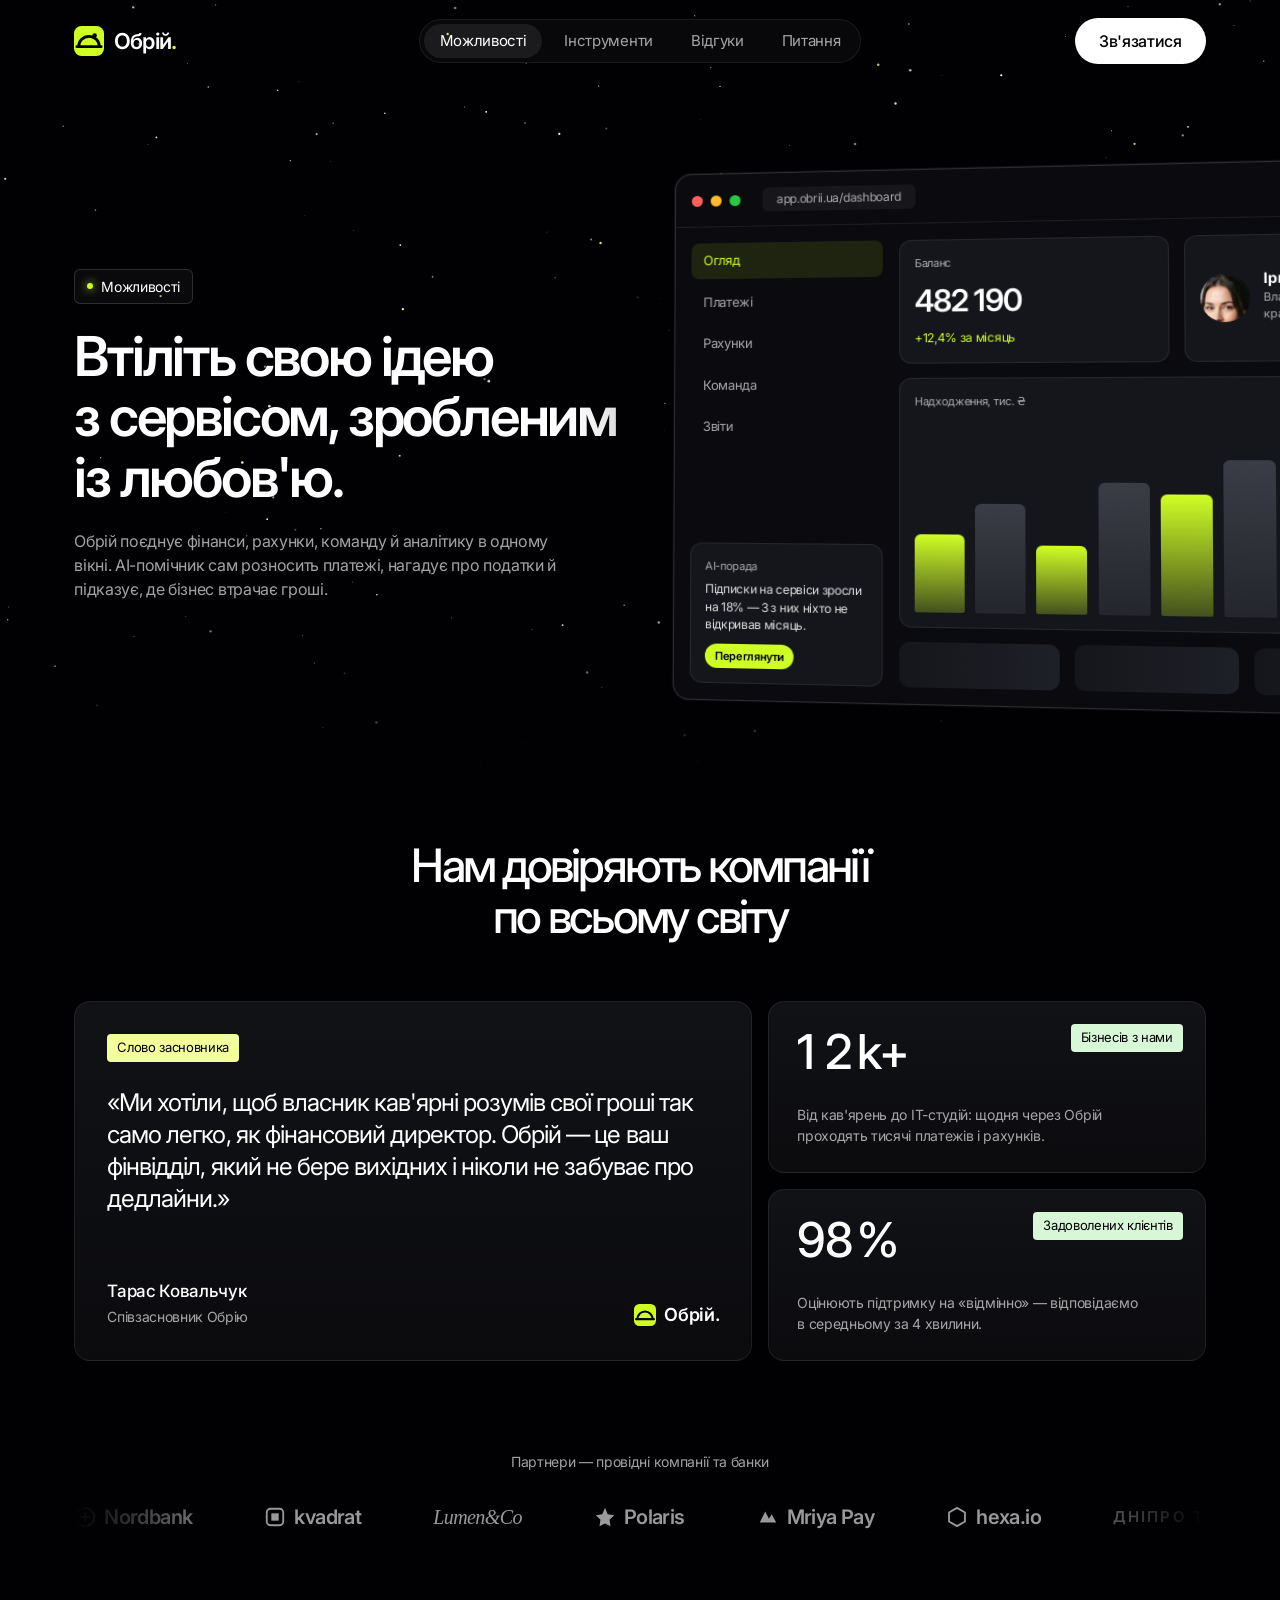
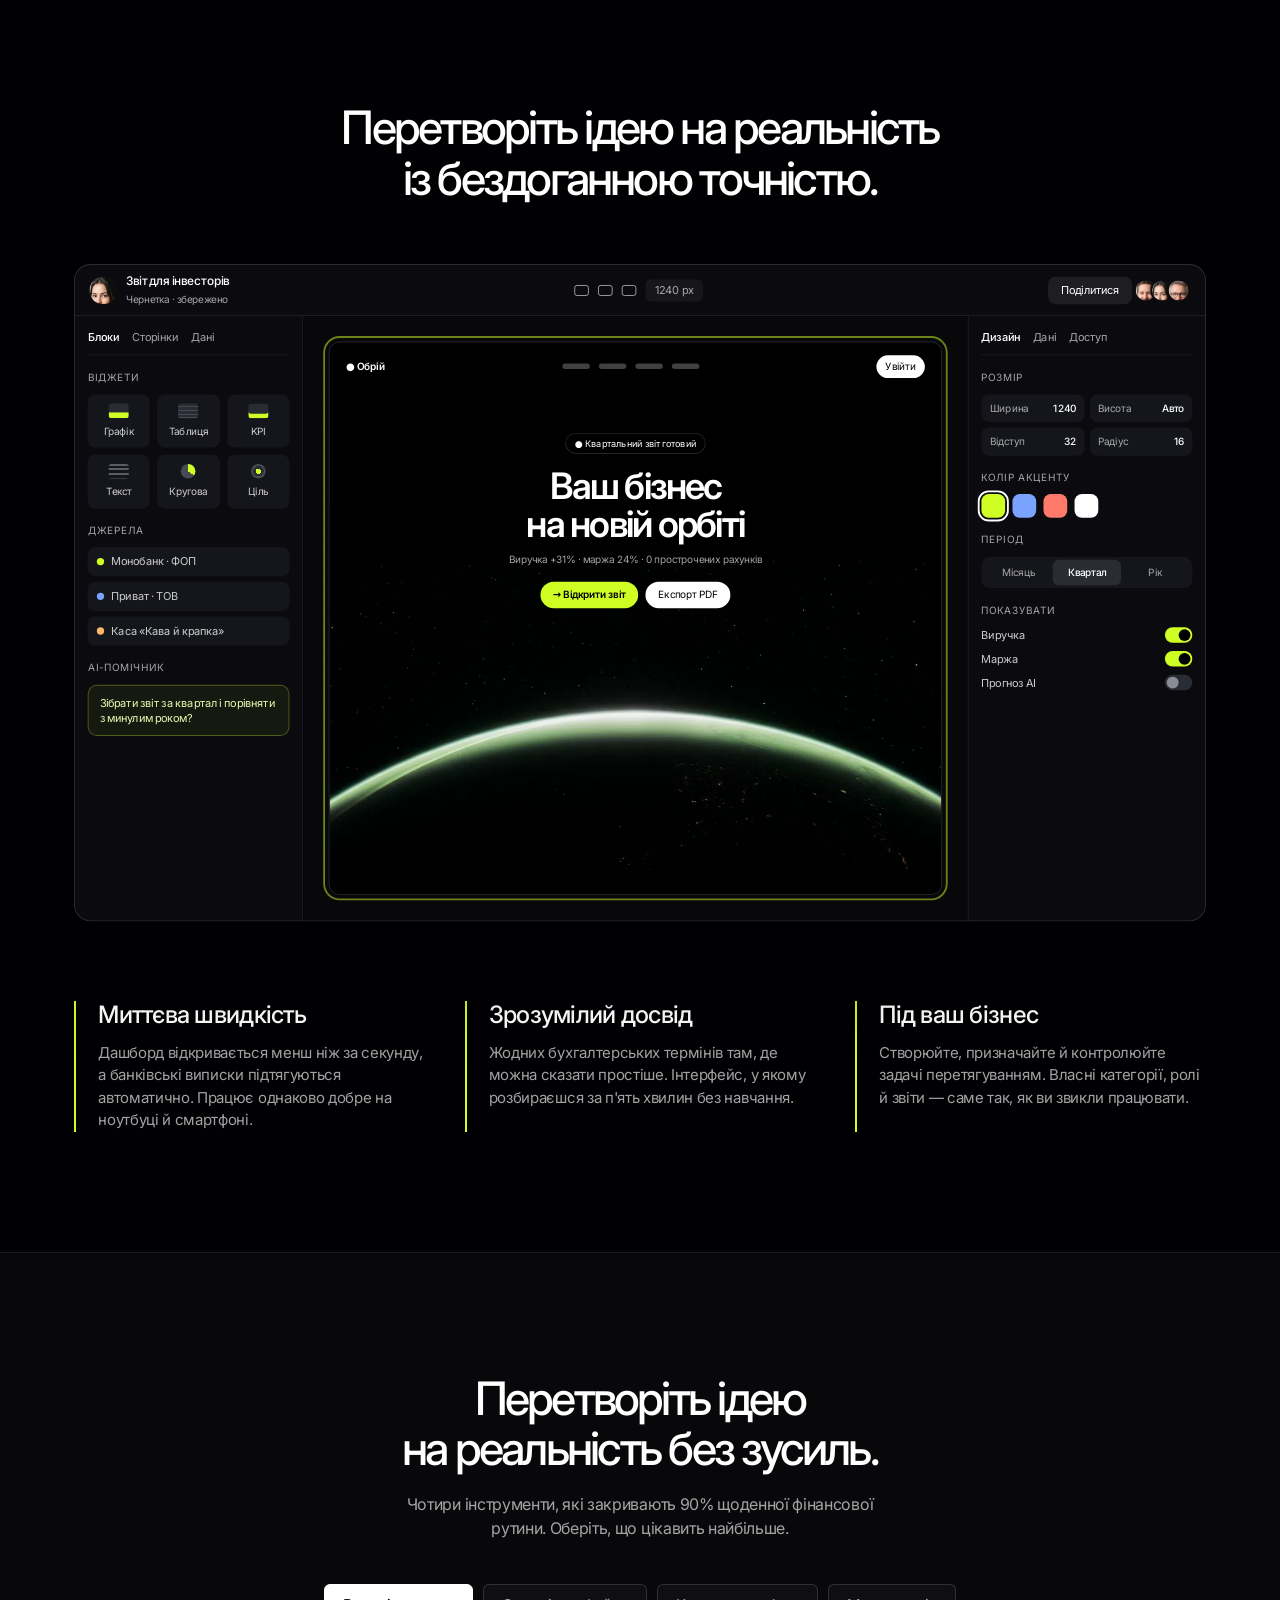
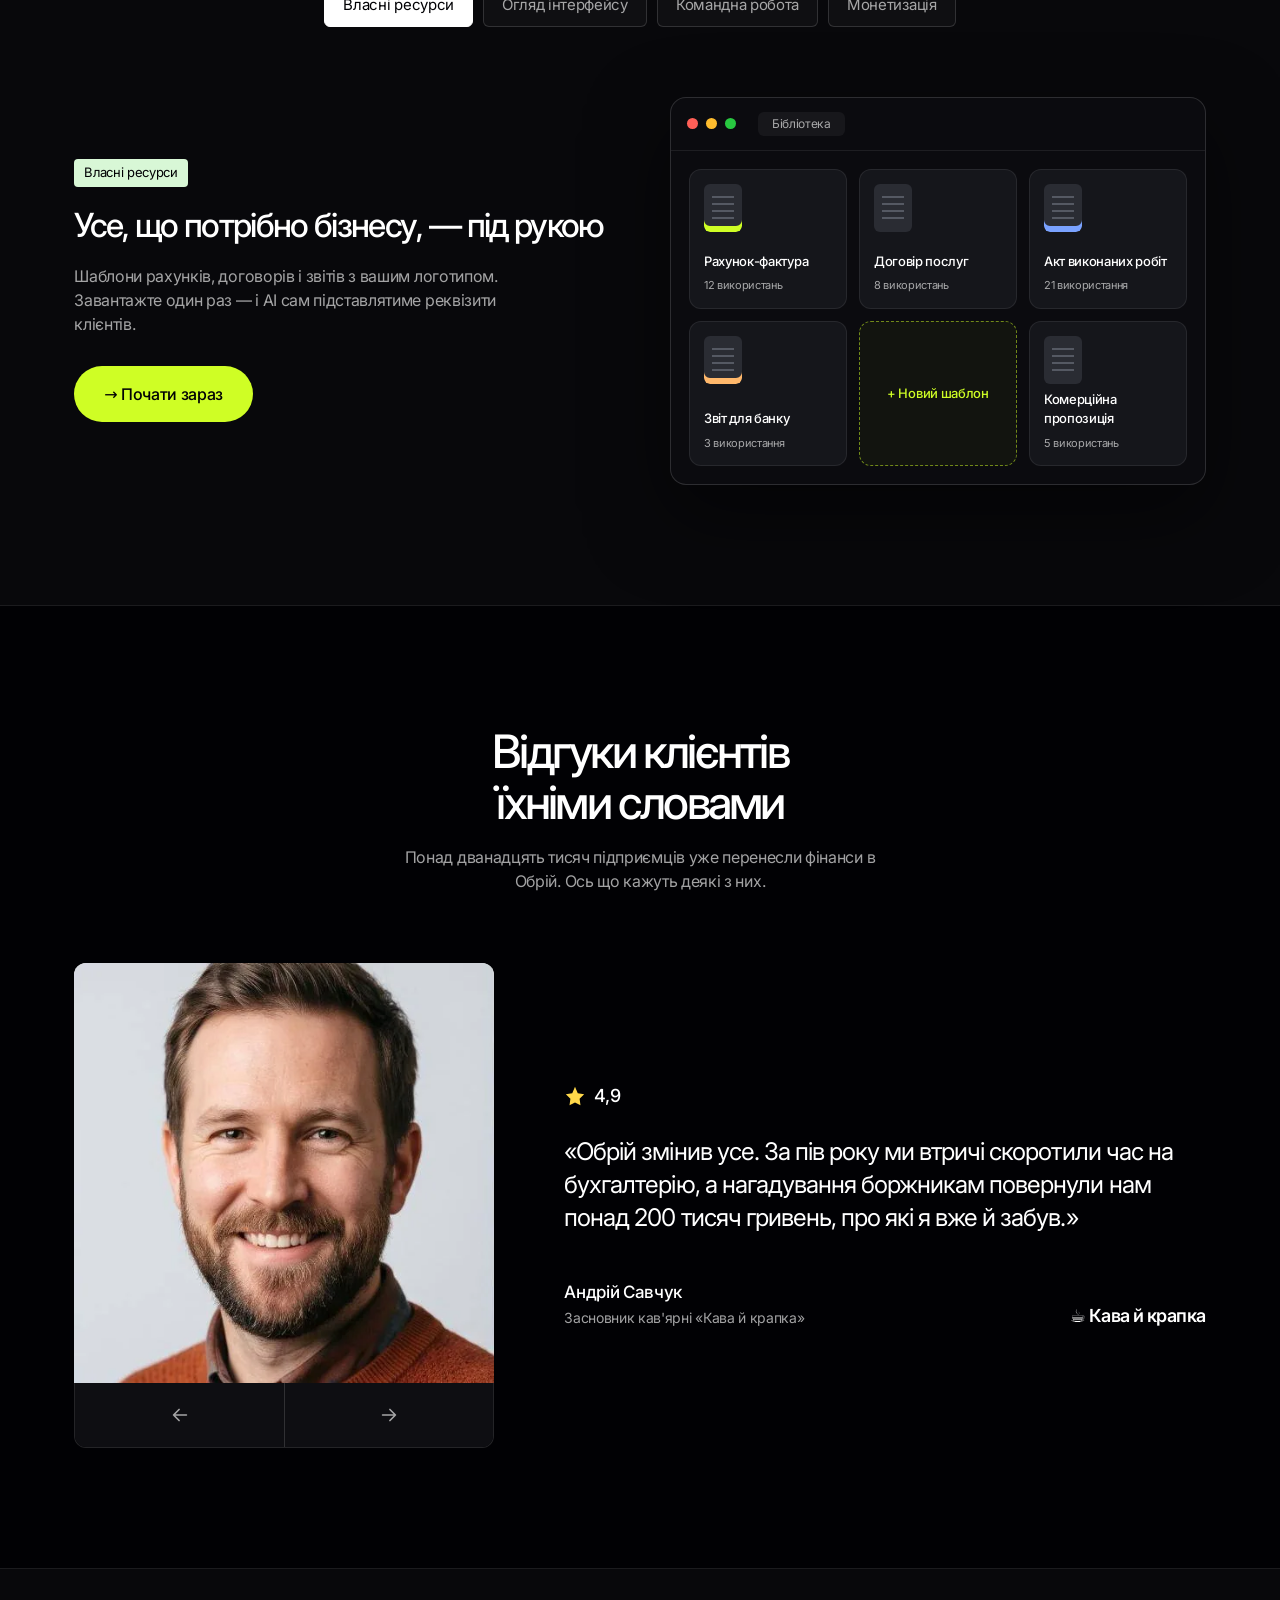
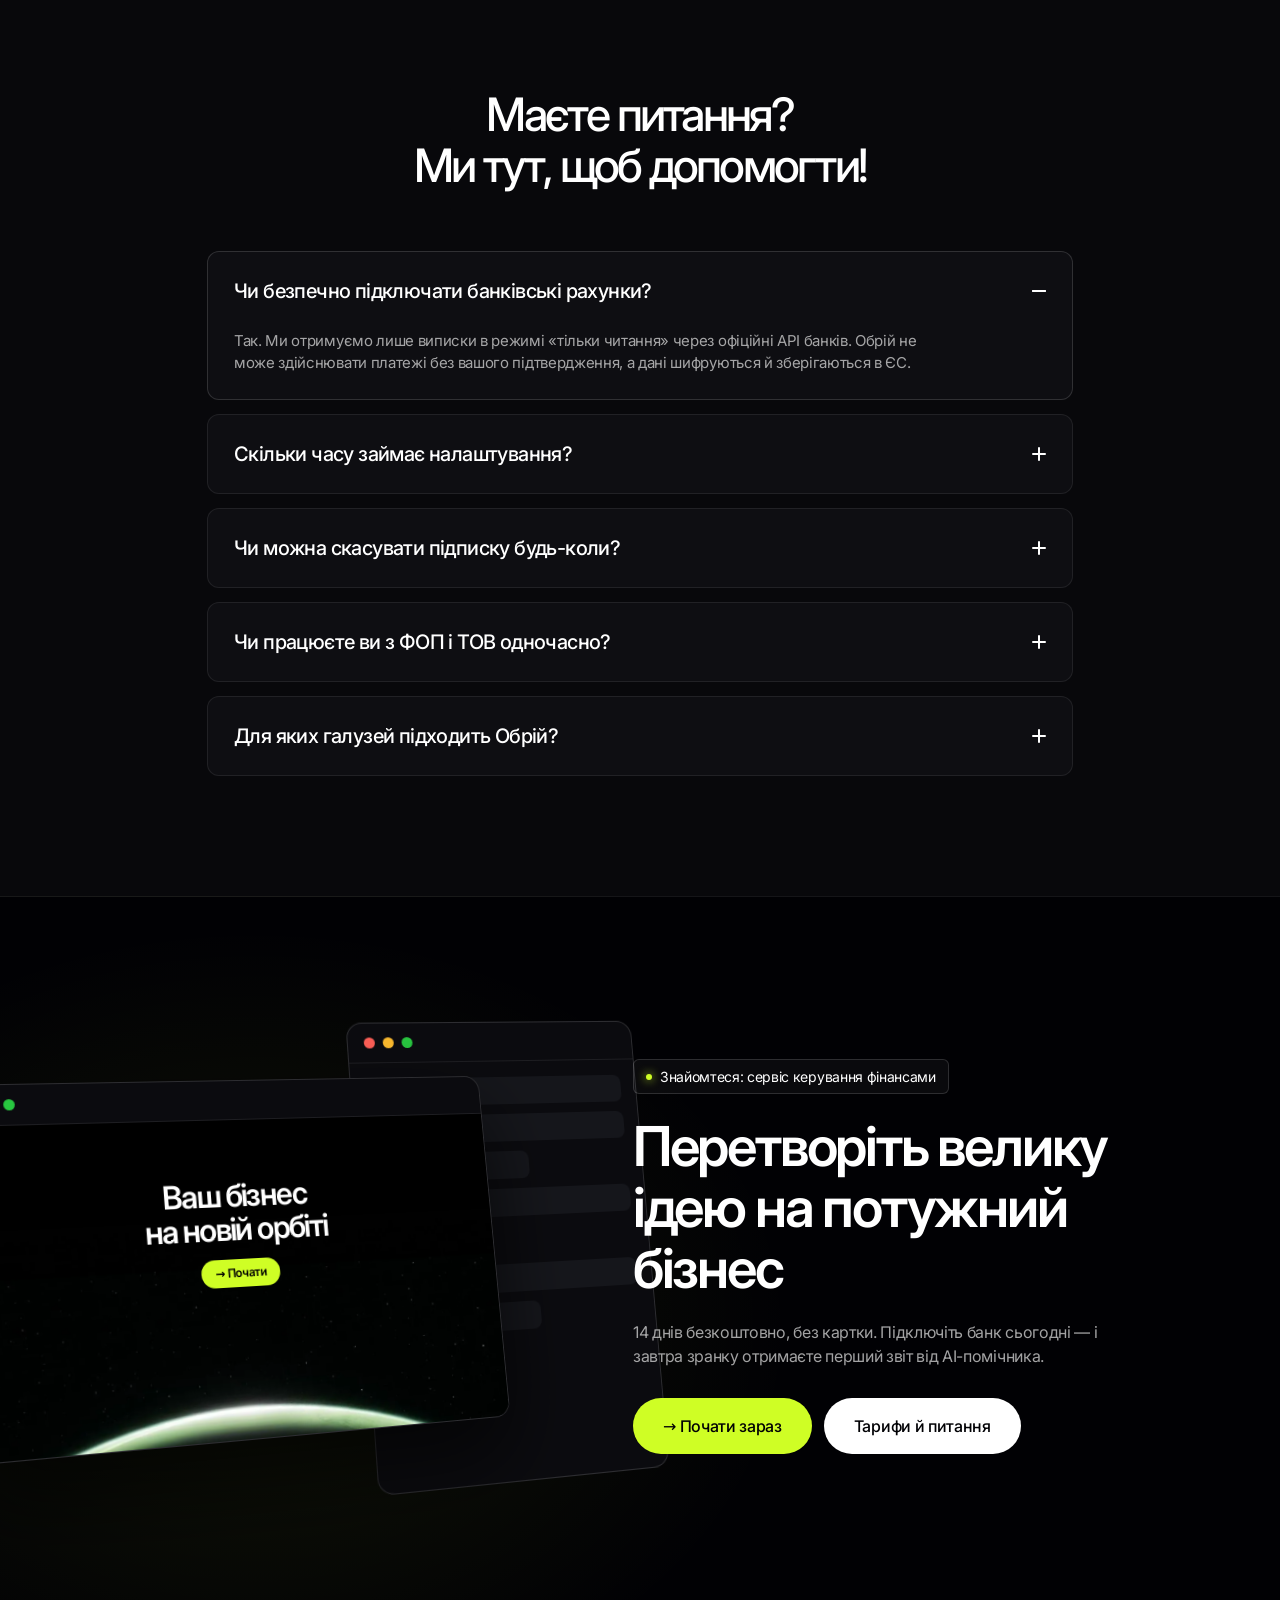
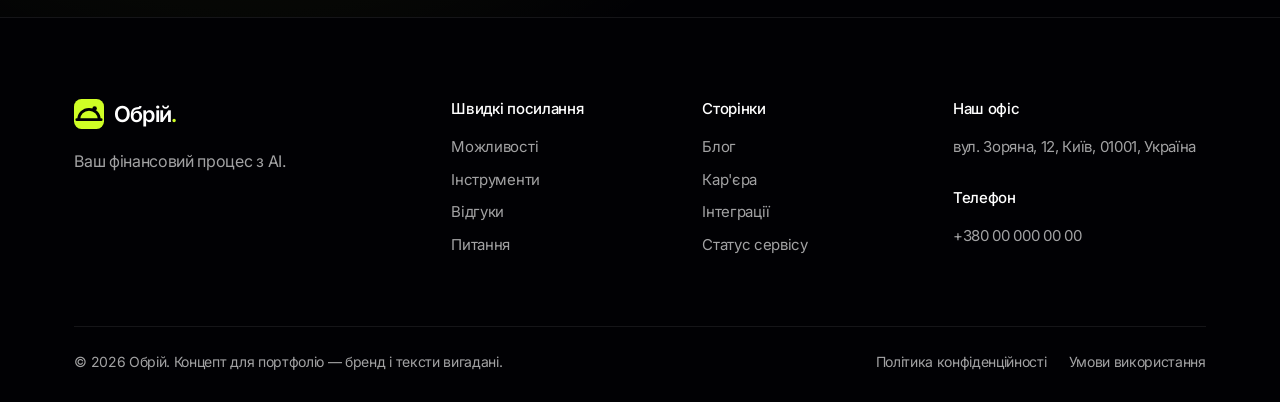
==== index.html @ 94ee9f7b "Add Obrii SaaS features page" ====
<!doctype html>
<html lang="uk">
<head>
<meta charset="utf-8">
<meta name="viewport" content="width=device-width, initial-scale=1">
<title>Можливості — Обрій, фінанси та процеси бізнесу з AI</title>
<meta name="description" content="Обрій — сервіс для фінансів і процесів малого бізнесу з AI-помічником. Дашборди, команда, рахунки й звіти в одному місці.">
<meta name="theme-color" content="#010104">
<link rel="icon" href="assets/img/favicon.svg" type="image/svg+xml">
<link rel="preload" href="assets/fonts/inter-cyrillic-opsz-normal.woff2" as="font" type="font/woff2" crossorigin>
<link rel="stylesheet" href="css/style.css">
</head>
<body>
<a class="skip" href="#main">Перейти до вмісту</a>

<header class="nav" data-nav>
  <a class="logo" href="#top" aria-label="Обрій — на початок">
    <svg class="logo__mark" viewBox="0 0 32 32" aria-hidden="true"><rect width="32" height="32" rx="8" fill="#CFFE25"/><path d="M5 22a11 11 0 0 1 22 0" fill="none" stroke="#010104" stroke-width="3" stroke-linecap="round"/><path d="M3 22h26" stroke="#010104" stroke-width="3" stroke-linecap="round"/><circle cx="22" cy="10" r="2.4" fill="#010104"/></svg>
    <span>Обрій<i>.</i></span>
  </a>
  <nav class="nav__links" aria-label="Основна навігація">
    <a href="#features" aria-current="page">Можливості</a>
    <a href="#tabs">Інструменти</a>
    <a href="#reviews">Відгуки</a>
    <a href="#faq">Питання</a>
  </nav>
  <button class="btn btn--white nav__cta" type="button" data-contact><span class="roll" data-roll>Зв'язатися</span></button>
  <button class="nav__burger" type="button" aria-expanded="false" aria-controls="mnav" data-burger aria-label="Відкрити меню"><span></span><span></span></button>
</header>
<div class="mnav" id="mnav" hidden>
  <a href="#features">Можливості</a><a href="#tabs">Інструменти</a><a href="#reviews">Відгуки</a><a href="#faq">Питання</a>
  <button class="btn btn--lime" type="button" data-contact>Зв'язатися</button>
</div>

<main id="main">
<!-- ===== hero ===== -->
<section class="hero" id="top">
  <canvas class="stars" data-stars aria-hidden="true"></canvas>
  <div class="hero__text">
    <p class="pill reveal"><i></i>Можливості</p>
    <h1 class="h1 reveal">Втіліть свою ідею з&nbsp;сервісом, зробленим із&nbsp;любов'ю.</h1>
    <p class="lead reveal">Обрій поєднує фінанси, рахунки, команду й аналітику в одному вікні. AI-помічник сам розносить платежі, нагадує про податки й підказує, де бізнес втрачає гроші.</p>
  </div>
  <div class="hero__win reveal" aria-hidden="true">
    <div class="win">
      <div class="win__bar"><i></i><i></i><i></i><span>app.obrii.ua/dashboard</span></div>
      <div class="win__body win__body--hero">
        <aside class="ui-side">
          <span class="ui-chip ui-chip--on">Огляд</span><span class="ui-chip">Платежі</span><span class="ui-chip">Рахунки</span><span class="ui-chip">Команда</span><span class="ui-chip">Звіти</span>
          <div class="ui-card ui-card--tall"><small>AI-порада</small><p>Підписки на сервіси зросли на 18% — 3 з них ніхто не відкривав місяць.</p><span class="ui-mini-btn">Переглянути</span></div>
        </aside>
        <div class="ui-main">
          <div class="ui-row">
            <div class="ui-card ui-balance"><small>Баланс</small><b data-count-to="482190">482 190</b><span class="up">+12,4% за місяць</span></div>
            <div class="ui-card ui-avatar"><span class="ui-face"></span><div><b>Ірина К.</b><small>Власниця «Кава й крапка»</small></div></div>
          </div>
          <div class="ui-card ui-chart"><small>Надходження, тис. ₴</small><div class="bars"><i style="--h:42%"></i><i style="--h:58%"></i><i style="--h:36%"></i><i style="--h:70%"></i><i style="--h:64%"></i><i style="--h:82%"></i><i style="--h:76%"></i><i style="--h:94%"></i></div></div>
          <div class="ui-row ui-row--list"><span></span><span></span><span></span></div>
        </div>
      </div>
    </div>
  </div>
</section>

<!-- ===== trust ===== -->
<section class="trust" id="features">
  <h2 class="h2 center reveal">Нам довіряють компанії<br>по всьому світу</h2>
  <div class="trust__grid">
    <article class="card quote reveal">
      <span class="tag tag--yellow">Слово засновника</span>
      <blockquote>«Ми хотіли, щоб власник кав'ярні розумів свої гроші так само легко, як фінансовий директор. Обрій — це ваш фінвідділ, який не бере вихідних і ніколи не забуває про дедлайни.»</blockquote>
      <div class="quote__foot"><div><b>Тарас Ковальчук</b><small>Співзасновник Обрію</small></div><span class="quote__logo"><svg viewBox="0 0 32 32" aria-hidden="true"><rect width="32" height="32" rx="8" fill="#CFFE25"/><path d="M5 22a11 11 0 0 1 22 0M3 22h26" fill="none" stroke="#010104" stroke-width="3" stroke-linecap="round"/></svg>Обрій.</span></div>
    </article>
    <article class="card stat reveal">
      <span class="tag tag--green">Бізнесів з нами</span>
      <p class="stat__num"><span class="odo" data-odo="12">12</span><em>k+</em></p>
      <p>Від кав'ярень до IT-студій: щодня через Обрій проходять тисячі платежів і рахунків.</p>
    </article>
    <article class="card stat reveal">
      <span class="tag tag--green">Задоволених клієнтів</span>
      <p class="stat__num"><span class="odo" data-odo="98">98</span><em>%</em></p>
      <p>Оцінюють підтримку на «відмінно» — відповідаємо в середньому за 4 хвилини.</p>
    </article>
  </div>
  <p class="logos__title">Партнери — провідні компанії та банки</p>
  <div class="logos" aria-label="Логотипи партнерів">
    <div class="logos__track" data-logos>
      <span class="lg"><svg viewBox="0 0 24 24"><circle cx="12" cy="12" r="10" fill="none" stroke="currentColor" stroke-width="2"/><path d="M7 12h10M12 7v10" stroke="currentColor" stroke-width="2"/></svg>Nordbank</span>
      <span class="lg"><svg viewBox="0 0 24 24"><rect x="3" y="3" width="18" height="18" rx="4" fill="none" stroke="currentColor" stroke-width="2"/><rect x="8" y="8" width="8" height="8" fill="currentColor"/></svg>kvadrat</span>
      <span class="lg lg--serif">Lumen&amp;Co</span>
      <span class="lg"><svg viewBox="0 0 24 24"><path d="M12 2 15 9l7 1-5 5 1 7-6-3-6 3 1-7-5-5 7-1Z" fill="currentColor"/></svg>Polaris</span>
      <span class="lg"><svg viewBox="0 0 24 24"><path d="M3 18 9 6l4 8 3-5 5 9Z" fill="currentColor"/></svg>Mriya Pay</span>
      <span class="lg"><svg viewBox="0 0 24 24"><path d="m12 2 8.7 5v10L12 22l-8.7-5V7Z" fill="none" stroke="currentColor" stroke-width="2"/></svg>hexa.io</span>
      <span class="lg lg--wide">ДНІПРО&nbsp;ТЕХ</span>
    </div>
  </div>
</section>

<!-- ===== editor ===== -->
<section class="editor">
  <h2 class="h2 center reveal">Перетворіть ідею на реальність<br>із бездоганною точністю.</h2>
  <div class="scaler reveal" data-scaler data-w="1240" data-h="720">
    <div class="ed" aria-hidden="true">
      <div class="ed__top"><div class="ed__user"><span class="ui-face ui-face--sm"></span><div><b>Звіт для інвесторів</b><small>Чернетка · збережено</small></div></div><div class="ed__tools"><i></i><i></i><i></i><span>1240 px</span></div><div class="ed__share"><span>Поділитися</span><span class="ed__avs"><i></i><i></i><i></i></span></div></div>
      <aside class="ed__left">
        <div class="ed__tabs"><b>Блоки</b><span>Сторінки</span><span>Дані</span></div>
        <p class="ed__label">Віджети</p>
        <div class="ed__grid"><span><i class="ic ic--chart"></i>Графік</span><span><i class="ic ic--table"></i>Таблиця</span><span><i class="ic ic--kpi"></i>KPI</span><span><i class="ic ic--text"></i>Текст</span><span><i class="ic ic--pie"></i>Кругова</span><span><i class="ic ic--goal"></i>Ціль</span></div>
        <p class="ed__label">Джерела</p>
        <div class="ed__src"><span><i style="--c:#CFFE25"></i>Монобанк · ФОП</span><span><i style="--c:#7aa2ff"></i>Приват · ТОВ</span><span><i style="--c:#ffb86b"></i>Каса «Кава й крапка»</span></div>
        <p class="ed__label">AI-помічник</p>
        <div class="ed__ai">Зібрати звіт за квартал і порівняти з минулим роком?</div>
      </aside>
      <div class="ed__canvas">
        <div class="ed__frame">
          <div class="site">
            <div class="site__nav"><span class="site__logo">● Обрій</span><span class="site__links"><i></i><i></i><i></i><i></i></span><span class="site__btn">Увійти</span></div>
            <img class="site__planet" src="assets/photo/planet.webp" alt="">
            <p class="site__pill">● Квартальний звіт готовий</p>
            <p class="site__h">Ваш бізнес<br>на новій орбіті</p>
            <p class="site__p">Виручка +31% · маржа 24% · 0 прострочених рахунків</p>
            <div class="site__btns"><span class="site__b1">→ Відкрити звіт</span><span class="site__b2">Експорт PDF</span></div>
          </div>
        </div>
      </div>
      <aside class="ed__right">
        <div class="ed__tabs"><b>Дизайн</b><span>Дані</span><span>Доступ</span></div>
        <p class="ed__label">Розмір</p>
        <div class="ed__props"><span>Ширина <b>1240</b></span><span>Висота <b>Авто</b></span><span>Відступ <b>32</b></span><span>Радіус <b>16</b></span></div>
        <p class="ed__label">Колір акценту</p>
        <div class="ed__colors"><i style="--c:#CFFE25" class="on"></i><i style="--c:#7aa2ff"></i><i style="--c:#ff7a6b"></i><i style="--c:#ffffff"></i></div>
        <p class="ed__label">Період</p>
        <div class="ed__seg"><span>Місяць</span><b>Квартал</b><span>Рік</span></div>
        <p class="ed__label">Показувати</p>
        <div class="ed__toggles"><span>Виручка <i class="on"></i></span><span>Маржа <i class="on"></i></span><span>Прогноз AI <i></i></span></div>
      </aside>
    </div>
  </div>
  <div class="feats">
    <article class="feat reveal"><h3>Миттєва швидкість</h3><p>Дашборд відкривається менш ніж за секунду, а банківські виписки підтягуються автоматично. Працює однаково добре на ноутбуці й смартфоні.</p></article>
    <article class="feat reveal"><h3>Зрозумілий досвід</h3><p>Жодних бухгалтерських термінів там, де можна сказати простіше. Інтерфейс, у якому розбираєшся за п'ять хвилин без навчання.</p></article>
    <article class="feat reveal"><h3>Під ваш бізнес</h3><p>Створюйте, призначайте й контролюйте задачі перетягуванням. Власні категорії, ролі й звіти — саме так, як ви звикли працювати.</p></article>
  </div>
</section>

<!-- ===== tabs ===== -->
<section class="tabs-sec" id="tabs">
  <h2 class="h2 center reveal">Перетворіть ідею<br>на реальність без зусиль.</h2>
  <p class="lead center reveal">Чотири інструменти, які закривають 90% щоденної фінансової рутини. Оберіть, що цікавить найбільше.</p>
  <div class="tabs reveal" role="tablist" aria-label="Інструменти Обрію" data-tabs>
    <button role="tab" id="t-assets" aria-controls="p-assets" aria-selected="true" tabindex="0">Власні ресурси</button>
    <button role="tab" id="t-ui" aria-controls="p-ui" aria-selected="false" tabindex="-1">Огляд інтерфейсу</button>
    <button role="tab" id="t-team" aria-controls="p-team" aria-selected="false" tabindex="-1">Командна робота</button>
    <button role="tab" id="t-money" aria-controls="p-money" aria-selected="false" tabindex="-1">Монетизація</button>
  </div>
  <div class="panels">
    <div class="panel" role="tabpanel" id="p-assets" aria-labelledby="t-assets">
      <div class="panel__text"><span class="tag tag--green">Власні ресурси</span><h3 class="h3">Усе, що потрібно бізнесу, — під рукою</h3><p>Шаблони рахунків, договорів і звітів з вашим логотипом. Завантажте один раз — і AI сам підставлятиме реквізити клієнтів.</p><button class="btn btn--lime" type="button" data-contact>→ Почати зараз</button></div>
      <div class="panel__ui" aria-hidden="true"><div class="win win--sm"><div class="win__bar"><i></i><i></i><i></i><span>Бібліотека</span></div><div class="lib">
        <div class="lib__item"><i class="doc doc--lime"></i><b>Рахунок-фактура</b><small>12 використань</small></div>
        <div class="lib__item"><i class="doc"></i><b>Договір послуг</b><small>8 використань</small></div>
        <div class="lib__item"><i class="doc doc--blue"></i><b>Акт виконаних робіт</b><small>21 використання</small></div>
        <div class="lib__item"><i class="doc doc--orange"></i><b>Звіт для банку</b><small>3 використання</small></div>
        <div class="lib__item lib__item--add"><b>+ Новий шаблон</b></div>
        <div class="lib__item"><i class="doc"></i><b>Комерційна пропозиція</b><small>5 використань</small></div>
      </div></div></div>
    </div>
    <div class="panel" role="tabpanel" id="p-ui" aria-labelledby="t-ui" hidden>
      <div class="panel__text"><span class="tag tag--green">Огляд інтерфейсу</span><h3 class="h3">Один екран замість п'яти таблиць</h3><p>Баланс, борги клієнтів, податки й прогноз на місяць — на одній панелі. Інтуїтивний інтерфейс, у якому розбираєшся без інструкцій.</p><button class="btn btn--lime" type="button" data-contact>→ Почати зараз</button></div>
      <div class="panel__ui" aria-hidden="true"><div class="win win--sm"><div class="win__bar"><i></i><i></i><i></i><span>Огляд</span></div><div class="ov">
        <div class="ov__kpi"><small>Виручка</small><b>1,24 млн ₴</b><span class="up">+18%</span></div>
        <div class="ov__kpi"><small>Витрати</small><b>812 тис. ₴</b><span class="down">−4%</span></div>
        <div class="ov__kpi"><small>Податки</small><b>до 20.11</b><span>3 дні</span></div>
        <div class="ov__line"><svg viewBox="0 0 300 90" preserveAspectRatio="none"><path d="M0 70 C40 60 60 72 90 50 S150 40 180 30 240 36 300 8" fill="none" stroke="#CFFE25" stroke-width="3"/><path d="M0 70 C40 60 60 72 90 50 S150 40 180 30 240 36 300 8 V90 H0Z" fill="url(#lg1)"/><defs><linearGradient id="lg1" x1="0" y1="0" x2="0" y2="1"><stop offset="0" stop-color="#CFFE25" stop-opacity=".35"/><stop offset="1" stop-color="#CFFE25" stop-opacity="0"/></linearGradient></defs></svg></div>
      </div></div></div>
    </div>
    <div class="panel" role="tabpanel" id="p-team" aria-labelledby="t-team" hidden>
      <div class="panel__text"><span class="tag tag--green">Командна робота</span><h3 class="h3">Бухгалтер, менеджер і ви — в одному просторі</h3><p>Коментарі до платежів, погодження витрат в один клік і ролі з різним доступом. Ніяких скріншотів у месенджерах.</p><button class="btn btn--lime" type="button" data-contact>→ Почати зараз</button></div>
      <div class="panel__ui" aria-hidden="true"><div class="win win--sm"><div class="win__bar"><i></i><i></i><i></i><span>Погодження</span></div><div class="team">
        <div class="msg"><span class="av" style="--c:#ffb86b">О</span><div><b>Оля · бухгалтерка</b><p>Рахунок від друкарні на 14 200 ₴ — погоджуємо?</p></div></div>
        <div class="msg msg--me"><div><b>Ви</b><p>Так, оплатити до п'ятниці 👍</p></div><span class="av" style="--c:#CFFE25">Я</span></div>
        <div class="msg"><span class="av" style="--c:#7aa2ff">AI</span><div><b>Помічник</b><p>Запланував платіж на 15.11 і додав у звіт «Маркетинг».</p></div></div>
        <div class="team__ok">✓ Погоджено · 2 з 2</div>
      </div></div></div>
    </div>
    <div class="panel" role="tabpanel" id="p-money" aria-labelledby="t-money" hidden>
      <div class="panel__text"><span class="tag tag--green">Монетизація</span><h3 class="h3">Отримуйте оплату швидше</h3><p>Посилання на оплату в рахунку, автоматичні нагадування боржникам і підписки для постійних клієнтів. Гроші приходять — Обрій сам усе розносить.</p><button class="btn btn--lime" type="button" data-contact>→ Почати зараз</button></div>
      <div class="panel__ui" aria-hidden="true"><div class="win win--sm"><div class="win__bar"><i></i><i></i><i></i><span>Надходження</span></div><div class="money">
        <div class="money__ring"><svg viewBox="0 0 120 120"><circle cx="60" cy="60" r="48" fill="none" stroke="#1d1f24" stroke-width="14"/><circle cx="60" cy="60" r="48" fill="none" stroke="#CFFE25" stroke-width="14" stroke-dasharray="301.6" stroke-dashoffset="54" stroke-linecap="round" transform="rotate(-90 60 60)"/></svg><b>82%</b><small>оплачено вчасно</small></div>
        <ul class="money__list"><li><span>Студія «Зерно»</span><b class="up">+8 400 ₴</b></li><li><span>ФОП Мельник</span><b class="up">+2 150 ₴</b></li><li><span>Підписка «Бізнес»</span><b class="up">+990 ₴</b></li><li><span>Нагадування надіслано</span><b>3</b></li></ul>
      </div></div></div>
    </div>
  </div>
</section>

<!-- ===== reviews ===== -->
<section class="reviews" id="reviews">
  <h2 class="h2 center reveal">Відгуки клієнтів<br>їхніми словами</h2>
  <p class="lead center reveal">Понад дванадцять тисяч підприємців уже перенесли фінанси в Обрій. Ось що кажуть деякі з них.</p>
  <div class="slider reveal" data-slider aria-roledescription="карусель" aria-label="Відгуки">
    <div class="slider__media">
      <div class="slider__photos"><img src="assets/photo/review-1.webp" alt="Андрій Савчук" width="480" height="480"><img src="assets/photo/review-2.webp" alt="Марія Бондар" width="480" height="480" loading="lazy"><img src="assets/photo/review-3.webp" alt="Віктор Гнатюк" width="480" height="480" loading="lazy"></div>
      <div class="slider__arrows"><button type="button" data-prev aria-label="Попередній відгук"><svg viewBox="0 0 24 24"><path d="M19 12H5m6-6-6 6 6 6"/></svg></button><button type="button" data-next aria-label="Наступний відгук"><svg viewBox="0 0 24 24"><path d="M5 12h14m-6-6 6 6-6 6"/></svg></button></div>
    </div>
    <div class="slider__quotes" aria-live="polite">
      <figure class="rv is-on"><p class="rv__rate"><svg viewBox="0 0 24 24"><path d="M12 2 15 9l7 1-5 5 1 7-6-3-6 3 1-7-5-5 7-1Z"/></svg>4,9</p><blockquote>«Обрій змінив усе. За пів року ми втричі скоротили час на бухгалтерію, а нагадування боржникам повернули нам понад 200 тисяч гривень, про які я вже й забув.»</blockquote><figcaption><div><b>Андрій Савчук</b><small>Засновник кав'ярні «Кава й крапка»</small></div><span class="rv__logo">☕ Кава й крапка</span></figcaption></figure>
      <figure class="rv"><p class="rv__rate"><svg viewBox="0 0 24 24"><path d="M12 2 15 9l7 1-5 5 1 7-6-3-6 3 1-7-5-5 7-1Z"/></svg>5,0</p><blockquote>«Нарешті я бачу, скільки реально заробляє студія, а не лише суму на рахунку. AI-підказки про підписки зекономили нам 9 тисяч на місяць.»</blockquote><figcaption><div><b>Марія Бондар</b><small>Арт-директорка студії «Зерно»</small></div><span class="rv__logo">◆ Зерно</span></figcaption></figure>
      <figure class="rv"><p class="rv__rate"><svg viewBox="0 0 24 24"><path d="M12 2 15 9l7 1-5 5 1 7-6-3-6 3 1-7-5-5 7-1Z"/></svg>4,8</p><blockquote>«Три ФОПи й ТОВ — раніше це були чотири таблиці й постійний страх пропустити податок. Тепер одна панель і спокійний сон.»</blockquote><figcaption><div><b>Віктор Гнатюк</b><small>Власник мережі СТО «Гвинт»</small></div><span class="rv__logo">⚙ Гвинт</span></figcaption></figure>
    </div>
  </div>
</section>

<!-- ===== faq ===== -->
<section class="faq" id="faq">
  <h2 class="h2 center reveal">Маєте питання?<br>Ми тут, щоб допомогти!</h2>
  <div class="faq__list" data-faq>
    <div class="qa is-open"><button type="button" aria-expanded="true" aria-controls="a1" id="q1">Чи безпечно підключати банківські рахунки?<i></i></button><div class="qa__a" id="a1" role="region" aria-labelledby="q1"><p>Так. Ми отримуємо лише виписки в режимі «тільки читання» через офіційні API банків. Обрій не може здійснювати платежі без вашого підтвердження, а дані шифруються й зберігаються в ЄС.</p></div></div>
    <div class="qa"><button type="button" aria-expanded="false" aria-controls="a2" id="q2">Скільки часу займає налаштування?<i></i></button><div class="qa__a" id="a2" role="region" aria-labelledby="q2" hidden><p>Близько 15 хвилин: підключаєте банк, обираєте систему оподаткування — і AI сам розкладає історію платежів по категоріях за останні 12 місяців.</p></div></div>
    <div class="qa"><button type="button" aria-expanded="false" aria-controls="a3" id="q3">Чи можна скасувати підписку будь-коли?<i></i></button><div class="qa__a" id="a3" role="region" aria-labelledby="q3" hidden><p>Звісно. Жодних контрактів і штрафів: скасування в один клік у налаштуваннях, а всі ваші дані можна вивантажити в Excel чи PDF.</p></div></div>
    <div class="qa"><button type="button" aria-expanded="false" aria-controls="a4" id="q4">Чи працюєте ви з ФОП і ТОВ одночасно?<i></i></button><div class="qa__a" id="a4" role="region" aria-labelledby="q4" hidden><p>Так, в одному акаунті можна вести кілька ФОП і ТОВ, перемикатися між ними або дивитися зведений звіт по всьому бізнесу.</p></div></div>
    <div class="qa"><button type="button" aria-expanded="false" aria-controls="a5" id="q5">Для яких галузей підходить Обрій?<i></i></button><div class="qa__a" id="a5" role="region" aria-labelledby="q5" hidden><p>Для сфери послуг, кав'ярень і ресторанів, інтернет-магазинів, IT-студій і агенцій — усюди, де важливо бачити гроші в реальному часі.</p></div></div>
  </div>
</section>

<!-- ===== cta ===== -->
<section class="cta">
  <div class="cta__screens" aria-hidden="true">
    <div class="win win--tilt1"><div class="win__bar"><i></i><i></i><i></i></div><div class="cta__shot"><img src="assets/photo/planet.webp" alt=""><p>Ваш бізнес<br>на новій орбіті</p><span>→ Почати</span></div></div>
    <div class="win win--tilt2"><div class="win__bar"><i></i><i></i><i></i></div><div class="cta__panel"><span></span><span></span><span class="w60"></span><span></span><span class="w40"></span><span></span><span class="w60"></span></div></div>
  </div>
  <div class="cta__text">
    <p class="pill"><i></i>Знайомтеся: сервіс керування фінансами</p>
    <h2 class="h1 reveal">Перетворіть велику ідею на потужний бізнес</h2>
    <p class="lead reveal">14 днів безкоштовно, без картки. Підключіть банк сьогодні — і завтра зранку отримаєте перший звіт від AI-помічника.</p>
    <div class="cta__btns reveal"><button class="btn btn--lime" type="button" data-contact>→ Почати зараз</button><a class="btn btn--white" href="#faq">Тарифи й питання</a></div>
  </div>
</section>
</main>

<footer class="foot">
  <div class="foot__top">
    <div class="foot__brand">
      <a class="logo" href="#top" aria-label="Обрій — на початок"><svg class="logo__mark" viewBox="0 0 32 32" aria-hidden="true"><rect width="32" height="32" rx="8" fill="#CFFE25"/><path d="M5 22a11 11 0 0 1 22 0" fill="none" stroke="#010104" stroke-width="3" stroke-linecap="round"/><path d="M3 22h26" stroke="#010104" stroke-width="3" stroke-linecap="round"/><circle cx="22" cy="10" r="2.4" fill="#010104"/></svg><span>Обрій<i>.</i></span></a>
      <p>Ваш фінансовий процес з AI.</p>
    </div>
    <nav class="foot__col" aria-label="Швидкі посилання"><p>Швидкі посилання</p><a href="#features">Можливості</a><a href="#tabs">Інструменти</a><a href="#reviews">Відгуки</a><a href="#faq">Питання</a></nav>
    <nav class="foot__col" aria-label="Інші сторінки"><p>Сторінки</p><a href="#" data-soon>Блог</a><a href="#" data-soon>Кар'єра</a><a href="#" data-soon>Інтеграції</a><a href="#" data-soon>Статус сервісу</a></nav>
    <div class="foot__col"><p>Наш офіс</p><span>вул. Зоряна, 12, Київ, 01001, Україна</span><p class="foot__h2">Телефон</p><a href="tel:+380000000000">+380 00 000 00 00</a></div>
  </div>
  <div class="foot__bottom"><span>© 2026 Обрій. Концепт для портфоліо — бренд і тексти вигадані.</span><span class="foot__legal"><a href="#" data-soon>Політика конфіденційності</a><a href="#" data-soon>Умови використання</a></span></div>
</footer>

<div class="modal" data-modal hidden>
  <div class="modal__box" role="dialog" aria-modal="true" aria-labelledby="m-title" tabindex="-1">
    <button class="modal__x" type="button" data-close aria-label="Закрити">✕</button>
    <p class="pill"><i></i>14 днів безкоштовно</p>
    <h2 class="h3" id="m-title">Почнімо роботу з Обрієм</h2>
    <form class="form" data-form novalidate>
      <label>Ім'я<input name="name" autocomplete="name" placeholder="Олена"></label>
      <label>Робочий email<input name="email" type="email" autocomplete="email" placeholder="olena@company.ua"></label>
      <label>Розмір команди<select name="size"><option value="">Оберіть…</option><option>Лише я</option><option>2–10 людей</option><option>11–50 людей</option><option>50+ людей</option></select></label>
      <label>Що хочете автоматизувати?<textarea name="msg" rows="3" placeholder="Наприклад: рахунки клієнтам і податки ФОП"></textarea></label>
      <p class="form__err" data-err role="alert"></p>
      <button class="btn btn--lime btn--wide" type="submit">→ Отримати доступ</button>
    </form>
    <div class="done" data-done hidden><span class="done__ok">✓</span><h3 class="h3">Заявку прийнято!</h3><p data-done-text></p><button class="btn btn--white" type="button" data-close>Чудово</button></div>
  </div>
</div>
<div class="toast" data-toast role="status" aria-live="polite"></div>
<script src="js/main.js"></script>
</body>
</html>
---- css/style.css ----
/* ===== Обрій — SaaS features page ===== */
@font-face { font-family: "Inter"; font-weight: 100 900; font-display: swap; src: url("../assets/fonts/inter-cyrillic-opsz-normal.woff2") format("woff2"); unicode-range: U+0301, U+0400-045F, U+0490-0491, U+04B0-04B1, U+2116; }
@font-face { font-family: "Inter"; font-weight: 100 900; font-display: swap; src: url("../assets/fonts/inter-latin-opsz-normal.woff2") format("woff2"); unicode-range: U+0000-00FF, U+0131, U+0152-0153, U+02BB-02BC, U+02C6, U+02DA, U+02DC, U+2000-206F, U+20AC, U+20B4, U+2122, U+2190-2193, U+2212, U+2215, U+2713, U+FEFF, U+FFFD; }

:root {
  --bg: #010104;
  --bg-2: #08080b;
  --card: #0e0e12;
  --card-2: #15161b;
  --line: rgba(255, 255, 255, .08);
  --line-2: rgba(255, 255, 255, .14);
  --text: #fff;
  --muted: rgba(224, 224, 224, .72);
  --lime: #CFFE25;
  --yellow: #F3FF9B;
  --mint: #D8F7D6;
  --pad: clamp(20px, 5.8vw, 83px);
  --max: 1274px;
  --ease: cubic-bezier(.22, .61, .36, 1);
}
*, *::before, *::after { box-sizing: border-box; }
html { scroll-behavior: smooth; -webkit-text-size-adjust: 100%; }
@media (prefers-reduced-motion: reduce) { html { scroll-behavior: auto; } }
body { margin: 0; background: var(--bg); color: var(--text); font: 400 16px/1.5 "Inter", system-ui, sans-serif; letter-spacing: -.02em; font-optical-sizing: auto; overflow-x: clip; -webkit-font-smoothing: antialiased; }
html.no-scroll { overflow: hidden; }
img { display: block; max-width: 100%; }
a { color: inherit; }
h1, h2, h3, p, figure, blockquote, ul { margin: 0; }
ul { padding: 0; list-style: none; }
button, input, select, textarea { font: inherit; color: inherit; letter-spacing: inherit; }
button { cursor: pointer; }
.skip { position: fixed; left: 12px; top: -60px; z-index: 300; padding: 10px 16px; border-radius: 50px; background: var(--lime); color: var(--bg); }
.skip:focus { top: 12px; }
:focus-visible { outline: 2px solid var(--lime); outline-offset: 3px; }
.center { text-align: center; }

/* ---------- type ---------- */
.h1 { font-size: clamp(40px, 4.3vw, 62px); line-height: 1.1; font-weight: 600; letter-spacing: -.04em; }
.h2 { font-size: clamp(34px, 3.6vw, 52px); line-height: 1.1; font-weight: 500; letter-spacing: -.06em; }
.h3 { font-size: clamp(28px, 2.6vw, 38px); line-height: 1.12; font-weight: 500; letter-spacing: -.05em; }
.lead { color: var(--muted); font-size: 16px; line-height: 1.5; }
.lead.center { max-width: 520px; margin: 18px auto 0; }

/* ---------- atoms ---------- */
.pill { display: inline-flex; align-items: center; gap: 8px; padding: 6px 12px; border: 1px solid var(--line-2); border-radius: 6px; background: rgba(255, 255, 255, .04); font-size: 14px; }
.pill i { width: 6px; height: 6px; border-radius: 50%; background: var(--lime); box-shadow: 0 0 10px var(--lime); }
.tag { display: inline-block; padding: 4px 10px; border-radius: 4px; color: var(--bg); font-size: 13px; line-height: 1.5; }
.tag--yellow { background: var(--yellow); }
.tag--green { background: var(--mint); }
.btn { position: relative; display: inline-flex; align-items: center; justify-content: center; gap: 8px; padding: 16px 30px; border: 0; border-radius: 50px; font-size: 16px; font-weight: 500; line-height: 1.5; text-decoration: none; overflow: hidden; transition: transform .3s var(--ease), box-shadow .3s; white-space: nowrap; }
.btn:hover { transform: translateY(-2px); }
.btn--lime { background: var(--lime); color: var(--bg); }
.btn--lime:hover { box-shadow: 0 10px 30px rgba(207, 254, 37, .28); }
.btn--white { background: #fff; color: var(--bg); }
.btn--wide { width: 100%; }
.roll { display: inline-block; position: relative; }
.card { border: 1px solid var(--line); border-radius: 16px; background: linear-gradient(180deg, #111216, #0b0b0e); }

/* ---------- reveal ---------- */
.reveal { opacity: 0; transform: translateY(30px); filter: blur(6px); transition: opacity .9s var(--ease), transform .9s var(--ease), filter .9s var(--ease); }
.reveal.is-in { opacity: 1; transform: none; filter: none; }
@media (prefers-reduced-motion: reduce) { .reveal { opacity: 1; transform: none; filter: none; transition: none; } }

/* ---------- nav ---------- */
.nav { position: fixed; left: 0; right: 0; top: 0; z-index: 50; display: grid; grid-template-columns: 1fr auto 1fr; align-items: center; padding: 18px var(--pad); transition: transform .45s var(--ease), background .3s, border-color .3s; border-bottom: 1px solid transparent; }
.nav.is-solid { background: rgba(1, 1, 4, .72); backdrop-filter: blur(14px); -webkit-backdrop-filter: blur(14px); border-color: var(--line); }
.nav.is-hidden { transform: translateY(-110%); }
.logo { display: inline-flex; align-items: center; gap: 10px; font-size: 22px; font-weight: 600; letter-spacing: -.04em; text-decoration: none; justify-self: start; }
.logo__mark { width: 30px; height: 30px; }
.logo i { font-style: normal; color: var(--lime); }
.nav__links { display: flex; gap: 6px; padding: 4px; border: 1px solid var(--line); border-radius: 50px; background: rgba(255, 255, 255, .03); }
.nav__links a { padding: 6px 16px; border-radius: 50px; text-decoration: none; font-size: 15px; color: var(--muted); transition: color .2s, background .2s; }
.nav__links a:hover { color: #fff; }
.nav__links a[aria-current="page"] { background: rgba(255, 255, 255, .08); color: #fff; }
.nav__cta { justify-self: end; padding: 11px 24px; }
.nav__burger { display: none; justify-self: end; width: 44px; height: 44px; border: 1px solid var(--line-2); border-radius: 50%; background: none; position: relative; }
.nav__burger span { position: absolute; left: 13px; width: 18px; height: 2px; background: #fff; transition: transform .3s var(--ease), top .3s; }
.nav__burger span:first-child { top: 17px; }
.nav__burger span:last-child { top: 25px; }
.nav__burger[aria-expanded="true"] span:first-child { top: 21px; transform: rotate(45deg); }
.nav__burger[aria-expanded="true"] span:last-child { top: 21px; transform: rotate(-45deg); }
.mnav { position: fixed; left: 12px; right: 12px; top: 76px; z-index: 49; display: flex; flex-direction: column; gap: 4px; padding: 14px; border: 1px solid var(--line-2); border-radius: 18px; background: rgba(14, 14, 18, .96); backdrop-filter: blur(16px); }
.mnav[hidden] { display: none; }
.mnav a { padding: 12px 14px; border-radius: 10px; font-size: 20px; text-decoration: none; }
.mnav a:hover { background: rgba(255, 255, 255, .06); }
.mnav .btn { margin-top: 8px; }

/* ---------- hero ---------- */
.hero { position: relative; display: grid; grid-template-columns: minmax(0, 560px) 1fr; align-items: center; gap: 40px; min-height: 780px; padding: 150px 0 60px var(--pad); overflow: hidden; }
.stars { position: absolute; inset: 0; width: 100%; height: 100%; z-index: 0; }
.hero::after { content: ""; position: absolute; left: 0; right: 0; bottom: 0; height: 160px; background: linear-gradient(transparent, var(--bg)); pointer-events: none; z-index: 1; }
.hero__text { position: relative; z-index: 2; display: flex; flex-direction: column; align-items: flex-start; gap: 22px; }
.hero__text .lead { max-width: 490px; }
.hero__win { position: relative; z-index: 2; margin-right: -120px; }
.hero__win .win { transform: perspective(1600px) rotateY(-8deg) rotateX(2deg); transform-origin: left center; box-shadow: -30px 40px 80px rgba(0, 0, 0, .6), 0 0 0 1px var(--line); }

/* ---------- mock window + mini UI ---------- */
.win { border-radius: 16px; background: #0b0b0f; border: 1px solid var(--line-2); overflow: hidden; }
.win__bar { display: flex; align-items: center; gap: 8px; padding: 14px 16px; border-bottom: 1px solid var(--line); }
.win__bar i { width: 11px; height: 11px; border-radius: 50%; background: #ff5f57; }
.win__bar i:nth-child(2) { background: #febc2e; }
.win__bar i:nth-child(3) { background: #28c840; }
.win__bar span { margin-left: 14px; padding: 3px 14px; border-radius: 6px; background: rgba(255, 255, 255, .05); color: var(--muted); font-size: 12px; }
.win__body--hero { display: grid; grid-template-columns: 190px 1fr; gap: 16px; padding: 16px; height: 470px; }
.ui-side { display: flex; flex-direction: column; gap: 6px; }
.ui-chip { padding: 8px 12px; border-radius: 8px; color: var(--muted); font-size: 13px; }
.ui-chip--on { background: rgba(207, 254, 37, .1); color: var(--lime); }
.ui-card { border: 1px solid var(--line); border-radius: 12px; background: var(--card-2); padding: 14px; }
.ui-card small { display: block; color: var(--muted); font-size: 11px; margin-bottom: 6px; }
.ui-card--tall { margin-top: auto; }
.ui-card--tall p { font-size: 12px; line-height: 1.45; color: #ddd; }
.ui-mini-btn { display: inline-block; margin-top: 10px; padding: 4px 10px; border-radius: 50px; background: var(--lime); color: var(--bg); font-size: 11px; font-weight: 600; }
.ui-main { display: flex; flex-direction: column; gap: 14px; min-width: 0; }
.ui-row { display: grid; grid-template-columns: 1.2fr 1fr; gap: 14px; }
.ui-balance b { display: block; font-size: 30px; font-weight: 600; letter-spacing: -.04em; }
.up { color: var(--lime); font-size: 12px; }
.down { color: #ff8a7a; font-size: 12px; }
.ui-avatar { display: flex; align-items: center; gap: 12px; }
.ui-avatar b { display: block; font-size: 14px; }
.ui-face { flex: none; width: 46px; height: 46px; border-radius: 50%; background: url("../assets/photo/review-2-sm.webp") center/cover, linear-gradient(135deg, #3a3d46, #1b1c21); }
.ui-face--sm { width: 30px; height: 30px; }
.ui-chart { flex: 1; display: flex; flex-direction: column; }
.bars { flex: 1; display: flex; align-items: flex-end; gap: 10px; padding-top: 10px; }
.bars i { flex: 1; height: var(--h); border-radius: 6px 6px 2px 2px; background: linear-gradient(180deg, var(--lime), rgba(207, 254, 37, .25)); transform-origin: bottom; animation: grow 1.4s var(--ease) both; }
.bars i:nth-child(2n) { background: linear-gradient(180deg, #3a3d46, #24262c); }
.bars i:nth-child(1) { animation-delay: .1s; } .bars i:nth-child(2) { animation-delay: .15s; } .bars i:nth-child(3) { animation-delay: .2s; } .bars i:nth-child(4) { animation-delay: .25s; } .bars i:nth-child(5) { animation-delay: .3s; } .bars i:nth-child(6) { animation-delay: .35s; } .bars i:nth-child(7) { animation-delay: .4s; } .bars i:nth-child(8) { animation-delay: .45s; }
@keyframes grow { from { transform: scaleY(.05); } }
.ui-row--list { grid-template-columns: repeat(3, 1fr); }
.ui-row--list span { height: 44px; border-radius: 10px; background: linear-gradient(90deg, #15161b 0%, #1e2027 50%, #15161b 100%) 0 0 / 200% 100%; animation: shimmer 2.4s linear infinite; }
@keyframes shimmer { to { background-position: -200% 0; } }
@media (prefers-reduced-motion: reduce) { .bars i, .ui-row--list span { animation: none; } }

/* ---------- trust ---------- */
.trust { padding: 60px var(--pad) 110px; }
.trust__grid { max-width: var(--max); margin: 60px auto 0; display: grid; grid-template-columns: 1.55fr 1fr; grid-template-rows: auto auto; gap: 16px; }
.quote { grid-row: span 2; display: flex; flex-direction: column; gap: 24px; padding: 32px; }
.quote .tag { align-self: flex-start; }
.quote blockquote { font-size: clamp(20px, 1.9vw, 27px); line-height: 1.32; letter-spacing: -.04em; }
.quote__foot { margin-top: auto; display: flex; justify-content: space-between; align-items: flex-end; gap: 20px; }
.quote__foot b { display: block; font-weight: 500; font-size: 17px; }
.quote__foot small { color: var(--muted); font-size: 14px; }
.quote__logo { display: inline-flex; align-items: center; gap: 8px; font-size: 18px; font-weight: 600; }
.quote__logo svg { width: 22px; height: 22px; }
.stat { position: relative; padding: 26px 28px; display: flex; flex-direction: column; gap: 10px; }
.stat .tag { position: absolute; right: 22px; top: 22px; }
.stat__num { display: flex; align-items: baseline; font-size: 48px; font-weight: 500; line-height: 1; letter-spacing: -.04em; }
.stat__num em { font-style: normal; margin-left: 4px; }
.stat > p:last-child { color: var(--muted); font-size: 14px; max-width: 340px; margin-top: 18px; }
.odo { display: inline-flex; overflow: hidden; height: 1em; line-height: 1; }
.odo__d { display: flex; flex-direction: column; transition: transform 1.8s cubic-bezier(.2, .8, .2, 1); }
.odo__d span { height: 1em; }
.logos__title { margin: 90px 0 30px; text-align: center; color: var(--muted); font-size: 14px; }
.logos { overflow: hidden; mask-image: linear-gradient(90deg, transparent, #000 15%, #000 85%, transparent); -webkit-mask-image: linear-gradient(90deg, transparent, #000 15%, #000 85%, transparent); }
.logos__track { display: flex; gap: 72px; width: max-content; animation: marquee 32s linear infinite; }
@keyframes marquee { to { transform: translateX(-50%); } }
@media (prefers-reduced-motion: reduce) { .logos__track { animation: none; } }
.lg { display: inline-flex; align-items: center; gap: 8px; color: rgba(255, 255, 255, .6); font-size: 20px; font-weight: 600; letter-spacing: -.03em; white-space: nowrap; }
.lg svg { width: 22px; height: 22px; }
.lg--serif { font-family: Georgia, serif; font-style: italic; font-weight: 400; }
.lg--wide { letter-spacing: .14em; font-size: 15px; }

/* ---------- editor ---------- */
.editor { padding: 60px var(--pad) 120px; }
.scaler { max-width: var(--max); margin: 60px auto 0; position: relative; }
.scaler > .ed { position: absolute; left: 0; top: 0; transform-origin: 0 0; transform: scale(var(--s, 1)); }
.ed { width: 1240px; height: 720px; display: grid; grid-template-columns: 250px 1fr 260px; grid-template-rows: 56px 1fr; border: 1px solid var(--line-2); border-radius: 18px; background: #0b0b0f; overflow: hidden; font-size: 13px; box-shadow: 0 40px 100px rgba(0, 0, 0, .5); }
.ed__top { grid-column: 1 / -1; display: flex; align-items: center; justify-content: space-between; padding: 0 16px; border-bottom: 1px solid var(--line); }
.ed__user { display: flex; align-items: center; gap: 10px; }
.ed__user b { display: block; font-size: 13px; font-weight: 500; }
.ed__user small { color: var(--muted); font-size: 11px; }
.ed__tools { display: flex; align-items: center; gap: 10px; color: var(--muted); }
.ed__tools i { width: 16px; height: 12px; border: 1.5px solid currentColor; border-radius: 3px; }
.ed__tools span { padding: 3px 10px; border-radius: 6px; background: rgba(255, 255, 255, .05); font-size: 12px; }
.ed__share { display: flex; align-items: center; gap: 10px; }
.ed__share > span:first-child { padding: 6px 14px; border-radius: 8px; background: rgba(255, 255, 255, .08); font-size: 12px; }
.ed__avs { display: flex; }
.ed__avs i { width: 26px; height: 26px; border-radius: 50%; border: 2px solid #0b0b0f; margin-left: -8px; background: url("../assets/photo/review-1-sm.webp") center/cover; }
.ed__avs i:nth-child(2) { background-image: url("../assets/photo/review-2-sm.webp"); }
.ed__avs i:nth-child(3) { background-image: url("../assets/photo/review-3-sm.webp"); }
.ed__left, .ed__right { padding: 14px; display: flex; flex-direction: column; gap: 10px; }
.ed__left { border-right: 1px solid var(--line); }
.ed__right { border-left: 1px solid var(--line); }
.ed__tabs { display: flex; gap: 14px; padding-bottom: 10px; border-bottom: 1px solid var(--line); color: var(--muted); font-size: 12px; }
.ed__tabs b { color: #fff; font-weight: 500; }
.ed__label { margin-top: 6px; color: var(--muted); font-size: 11px; text-transform: uppercase; letter-spacing: .06em; }
.ed__grid { display: grid; grid-template-columns: repeat(3, 1fr); gap: 8px; }
.ed__grid span { display: flex; flex-direction: column; align-items: center; gap: 6px; padding: 10px 4px; border-radius: 8px; background: var(--card-2); font-size: 11px; color: #ccc; }
.ic { width: 22px; height: 16px; border-radius: 3px; background: linear-gradient(transparent 60%, var(--lime) 60%) 0 0 / 5px 100%, #2a2c33; }
.ic--table { background: repeating-linear-gradient(#2a2c33 0 3px, #474a53 3px 4px); }
.ic--kpi { background: #2a2c33; box-shadow: inset 0 -5px 0 var(--lime); }
.ic--text { background: repeating-linear-gradient(#5a5d66 0 2px, transparent 2px 5px); }
.ic--pie { border-radius: 50%; width: 16px; background: conic-gradient(var(--lime) 0 35%, #474a53 35%); }
.ic--goal { border-radius: 50%; width: 16px; background: radial-gradient(var(--lime) 25%, #2a2c33 26% 50%, #474a53 51%); }
.ed__src { display: flex; flex-direction: column; gap: 6px; }
.ed__src span { display: flex; align-items: center; gap: 8px; padding: 7px 10px; border-radius: 8px; background: var(--card-2); font-size: 12px; color: #ccc; }
.ed__src i { width: 8px; height: 8px; border-radius: 50%; background: var(--c); }
.ed__ai { padding: 10px 12px; border-radius: 10px; border: 1px solid rgba(207, 254, 37, .3); background: rgba(207, 254, 37, .06); font-size: 12px; line-height: 1.45; color: #e8f9b0; }
.ed__canvas { display: grid; place-items: center; padding: 28px; background: radial-gradient(#1a1b20 1px, transparent 1px) 0 0 / 18px 18px, #08080b; }
.ed__frame { width: 100%; height: 100%; border-radius: 12px; overflow: hidden; border: 1px solid var(--line-2); outline: 2px solid rgba(207, 254, 37, .5); outline-offset: 4px; }
.site { position: relative; height: 100%; background: #000; overflow: hidden; text-align: center; }
.site__nav { position: relative; z-index: 2; display: flex; align-items: center; justify-content: space-between; padding: 14px 18px; font-size: 11px; }
.site__logo { font-weight: 600; }
.site__links { display: flex; gap: 10px; }
.site__links i { width: 30px; height: 6px; border-radius: 3px; background: rgba(255, 255, 255, .25); }
.site__btn { padding: 4px 10px; border-radius: 50px; background: #fff; color: #000; }
.site__planet { position: absolute; left: -10%; right: -10%; width: 120%; max-width: none; top: 30%; opacity: .95; }
.site__pill { position: relative; z-index: 2; display: inline-block; margin-top: 46px; padding: 3px 10px; border-radius: 50px; border: 1px solid var(--line-2); background: rgba(0, 0, 0, .5); font-size: 10px; }
.site__h { position: relative; z-index: 2; margin-top: 14px; font-size: 40px; line-height: 1.05; font-weight: 600; letter-spacing: -.05em; }
.site__p { position: relative; z-index: 2; margin-top: 10px; font-size: 11px; color: var(--muted); }
.site__btns { position: relative; z-index: 2; display: flex; justify-content: center; gap: 8px; margin-top: 16px; font-size: 11px; }
.site__b1 { padding: 6px 14px; border-radius: 50px; background: var(--lime); color: #000; font-weight: 600; }
.site__b2 { padding: 6px 14px; border-radius: 50px; background: #fff; color: #000; }
.ed__props { display: grid; grid-template-columns: 1fr 1fr; gap: 6px; }
.ed__props span { display: flex; justify-content: space-between; padding: 7px 9px; border-radius: 8px; background: var(--card-2); font-size: 11px; color: var(--muted); }
.ed__props b { color: #fff; font-weight: 500; }
.ed__colors { display: flex; gap: 8px; }
.ed__colors i { width: 26px; height: 26px; border-radius: 8px; background: var(--c); }
.ed__colors i.on { outline: 2px solid #fff; outline-offset: 2px; }
.ed__seg { display: flex; padding: 3px; border-radius: 9px; background: var(--card-2); font-size: 11px; }
.ed__seg > * { flex: 1; text-align: center; padding: 6px 0; border-radius: 7px; color: var(--muted); }
.ed__seg b { background: #2a2c33; color: #fff; font-weight: 500; }
.ed__toggles { display: flex; flex-direction: column; gap: 8px; }
.ed__toggles span { display: flex; justify-content: space-between; align-items: center; font-size: 12px; color: #ccc; }
.ed__toggles i { width: 30px; height: 17px; border-radius: 20px; background: #2a2c33; position: relative; }
.ed__toggles i::after { content: ""; position: absolute; left: 2px; top: 2px; width: 13px; height: 13px; border-radius: 50%; background: #8a8d96; }
.ed__toggles i.on { background: var(--lime); }
.ed__toggles i.on::after { left: 15px; background: #000; }
.feats { max-width: var(--max); margin: 80px auto 0; display: grid; grid-template-columns: repeat(3, 1fr); gap: 40px; }
.feat { padding-left: 22px; border-left: 2px solid var(--lime); display: flex; flex-direction: column; gap: 12px; }
.feat:nth-child(2) { transition-delay: .1s; }
.feat:nth-child(3) { transition-delay: .2s; }
.feat h3 { font-size: 24px; font-weight: 500; line-height: 1.2; letter-spacing: -.03em; }
.feat p { color: var(--muted); font-size: 15px; }

/* ---------- tabs ---------- */
.tabs-sec { padding: 120px var(--pad); background: var(--bg-2); border-top: 1px solid var(--line); border-bottom: 1px solid var(--line); }
.tabs { display: flex; flex-wrap: wrap; justify-content: center; gap: 10px; margin: 44px auto 70px; }
.tabs button { padding: 9px 18px; border: 1px solid var(--line-2); border-radius: 6px; background: rgba(255, 255, 255, .03); color: var(--muted); font-size: 15px; transition: background .25s, color .25s, border-color .25s; }
.tabs button:hover { color: #fff; border-color: rgba(255, 255, 255, .3); }
.tabs button[aria-selected="true"] { background: #fff; border-color: #fff; color: var(--bg); }
.panels { max-width: var(--max); margin: 0 auto; }
.panel { display: grid; grid-template-columns: minmax(0, 1fr) minmax(0, 1fr); gap: 60px; align-items: center; animation: panelIn .6s var(--ease); }
.panel[hidden] { display: none; }
@keyframes panelIn { from { opacity: 0; transform: translateY(16px); } }
.panel__text { display: flex; flex-direction: column; align-items: flex-start; gap: 20px; }
.panel__text .tag { font-size: 13px; }
.panel__text p { color: var(--muted); max-width: 470px; }
.panel__text .btn { margin-top: 10px; }
.win--sm { box-shadow: 0 30px 80px rgba(0, 0, 0, .5); }
.lib { display: grid; grid-template-columns: repeat(3, 1fr); gap: 12px; padding: 18px; }
.lib__item { display: flex; flex-direction: column; gap: 6px; padding: 14px; border-radius: 12px; background: var(--card-2); border: 1px solid var(--line); font-size: 13px; min-height: 140px; }
.lib__item b { font-weight: 500; }
.lib__item small { color: var(--muted); font-size: 11px; }
.lib__item--add { justify-content: center; align-items: center; border: 1px dashed rgba(207, 254, 37, .5); background: rgba(207, 254, 37, .04); color: var(--lime); }
.doc { width: 38px; height: 48px; margin-bottom: auto; border-radius: 6px; background: repeating-linear-gradient(#555963 0 2px, transparent 2px 7px) 8px 12px / 22px 26px no-repeat, #2a2c33; }
.doc--lime { box-shadow: inset 0 -6px 0 var(--lime); }
.doc--blue { box-shadow: inset 0 -6px 0 #7aa2ff; }
.doc--orange { box-shadow: inset 0 -6px 0 #ffb86b; }
.ov { display: grid; grid-template-columns: repeat(3, 1fr); gap: 12px; padding: 18px; }
.ov__kpi { padding: 14px; border-radius: 12px; background: var(--card-2); border: 1px solid var(--line); }
.ov__kpi small { display: block; color: var(--muted); font-size: 11px; }
.ov__kpi b { display: block; margin: 4px 0; font-size: 20px; font-weight: 600; letter-spacing: -.03em; }
.ov__kpi span:not(.up):not(.down) { color: var(--muted); font-size: 12px; }
.ov__line { grid-column: 1 / -1; height: 200px; padding: 14px; border-radius: 12px; background: var(--card-2); border: 1px solid var(--line); }
.ov__line svg { width: 100%; height: 100%; }
.team { display: flex; flex-direction: column; gap: 14px; padding: 20px; min-height: 330px; }
.msg { display: flex; gap: 10px; align-items: flex-start; max-width: 85%; }
.msg--me { align-self: flex-end; text-align: right; }
.msg div { padding: 10px 14px; border-radius: 12px; background: var(--card-2); border: 1px solid var(--line); font-size: 13px; }
.msg--me div { background: rgba(207, 254, 37, .1); border-color: rgba(207, 254, 37, .3); }
.msg b { display: block; font-size: 11px; color: var(--muted); font-weight: 500; }
.av { flex: none; width: 32px; height: 32px; display: grid; place-items: center; border-radius: 50%; background: var(--c); color: #000; font-size: 12px; font-weight: 700; }
.team__ok { align-self: center; margin-top: auto; padding: 6px 14px; border-radius: 50px; background: var(--mint); color: #000; font-size: 13px; }
.money { display: grid; grid-template-columns: 180px 1fr; gap: 20px; align-items: center; padding: 24px; min-height: 330px; }
.money__ring { position: relative; display: grid; place-items: center; }
.money__ring svg { width: 170px; height: 170px; }
.money__ring b { position: absolute; top: 58px; font-size: 32px; font-weight: 600; letter-spacing: -.04em; }
.money__ring small { position: absolute; top: 98px; color: var(--muted); font-size: 11px; }
.money__list { display: flex; flex-direction: column; gap: 10px; }
.money__list li { display: flex; justify-content: space-between; padding: 12px 14px; border-radius: 10px; background: var(--card-2); border: 1px solid var(--line); font-size: 13px; }
.money__list b { font-weight: 500; }

/* ---------- reviews ---------- */
.reviews { padding: 120px var(--pad); }
.slider { max-width: var(--max); margin: 70px auto 0; display: grid; grid-template-columns: 420px 1fr; gap: 70px; align-items: center; }
.slider__media { display: flex; flex-direction: column; }
.slider__photos { position: relative; aspect-ratio: 1; border-radius: 12px 12px 0 0; overflow: hidden; background: #d9d9d9; }
.slider__photos img { position: absolute; inset: 0; width: 100%; height: 100%; object-fit: cover; opacity: 0; transform: scale(1.04); transition: opacity .6s var(--ease), transform .8s var(--ease); }
.slider__photos img.is-on { opacity: 1; transform: none; }
.slider__arrows { display: grid; grid-template-columns: 1fr 1fr; border: 1px solid var(--line-2); border-top: 0; border-radius: 0 0 12px 12px; overflow: hidden; }
.slider__arrows button { height: 64px; border: 0; background: var(--card); color: var(--muted); display: grid; place-items: center; transition: background .25s, color .25s; }
.slider__arrows button + button { border-left: 1px solid var(--line-2); }
.slider__arrows button:hover { background: var(--lime); color: var(--bg); }
.slider__arrows svg { width: 22px; height: 22px; fill: none; stroke: currentColor; stroke-width: 1.8; stroke-linecap: round; stroke-linejoin: round; }
.slider__quotes { display: grid; overflow-x: clip; overflow-y: visible; }
.rv { grid-area: 1 / 1; display: flex; flex-direction: column; gap: 26px; opacity: 0; visibility: hidden; transform: translateX(24px); transition: opacity .5s var(--ease), transform .6s var(--ease), visibility 0s .6s; }
.rv.is-on { opacity: 1; visibility: visible; transform: none; transition: opacity .5s var(--ease) .1s, transform .6s var(--ease) .1s; }
.rv__rate { display: flex; align-items: center; gap: 8px; font-size: 18px; font-weight: 500; }
.rv__rate svg { width: 22px; height: 22px; fill: #ffd84a; }
.rv blockquote { font-size: clamp(20px, 1.9vw, 26px); line-height: 1.35; letter-spacing: -.04em; }
.rv figcaption { display: flex; justify-content: space-between; align-items: flex-end; gap: 20px; margin-top: 20px; }
.rv figcaption b { display: block; font-weight: 500; font-size: 17px; }
.rv figcaption small { color: var(--muted); font-size: 14px; }
.rv__logo { font-size: 18px; font-weight: 600; letter-spacing: -.03em; white-space: nowrap; }
.slider__dots { display: none; }

/* ---------- faq ---------- */
.faq { padding: 120px var(--pad); background: var(--bg-2); border-top: 1px solid var(--line); }
.faq__list { max-width: 866px; margin: 60px auto 0; display: flex; flex-direction: column; gap: 14px; }
.qa { border: 1px solid var(--line); border-radius: 12px; background: var(--card); transition: border-color .3s; }
.qa.is-open { border-color: var(--line-2); }
.qa > button { width: 100%; display: flex; justify-content: space-between; align-items: center; gap: 20px; padding: 24px 26px; border: 0; background: none; text-align: left; font-size: 20px; font-weight: 500; letter-spacing: -.03em; }
.qa > button i { position: relative; flex: none; width: 14px; height: 14px; transition: transform .35s var(--ease); }
.qa > button i::before, .qa > button i::after { content: ""; position: absolute; left: 0; top: 6px; width: 14px; height: 2px; border-radius: 2px; background: #fff; }
.qa > button i::after { transform: rotate(90deg); transition: transform .35s var(--ease); }
.qa.is-open > button i::after { transform: rotate(0); }
.qa__a { padding: 0 26px 24px; color: var(--muted); font-size: 15px; max-width: 760px; animation: panelIn .45s var(--ease); }

/* ---------- cta ---------- */
.cta { position: relative; display: grid; grid-template-columns: 1fr 1fr; gap: 60px; align-items: center; padding: 120px var(--pad) 120px 0; overflow: hidden; background: radial-gradient(60% 80% at 20% 60%, rgba(207, 254, 37, .08), transparent 70%), var(--bg); border-top: 1px solid var(--line); }
.cta__screens { position: relative; height: 480px; }
.cta__screens .win { position: absolute; }
.win--tilt1 { left: -40px; top: 60px; width: 560px; transform: perspective(1400px) rotateY(16deg) rotateX(6deg) rotateZ(-3deg); box-shadow: 0 40px 90px rgba(0, 0, 0, .7); z-index: 2; }
.win--tilt2 { left: 360px; top: 0; width: 300px; transform: perspective(1400px) rotateY(16deg) rotateX(6deg) rotateZ(-3deg); }
.cta__shot { position: relative; height: 320px; overflow: hidden; background: #000; text-align: center; }
.cta__shot img { position: absolute; left: -10%; width: 120%; max-width: none; top: 32%; }
.cta__shot p { position: relative; margin-top: 60px; font-size: 32px; font-weight: 600; line-height: 1.05; letter-spacing: -.05em; }
.cta__shot span { position: relative; display: inline-block; margin-top: 14px; padding: 5px 14px; border-radius: 50px; background: var(--lime); color: #000; font-size: 12px; font-weight: 600; }
.cta__panel { display: flex; flex-direction: column; gap: 10px; padding: 16px; height: 420px; }
.cta__panel span { height: 28px; border-radius: 8px; background: var(--card-2); }
.cta__panel .w60 { width: 60%; }
.cta__panel .w40 { width: 40%; background: rgba(207, 254, 37, .5); }
.cta__text { display: flex; flex-direction: column; align-items: flex-start; gap: 22px; position: relative; z-index: 3; }
.cta__text .lead { max-width: 480px; }
.cta__btns { display: flex; flex-wrap: wrap; gap: 12px; margin-top: 8px; }

/* ---------- footer ---------- */
.foot { padding: 80px var(--pad) 30px; border-top: 1px solid var(--line); }
.foot__top { max-width: var(--max); margin: 0 auto; display: grid; grid-template-columns: 1.6fr 1fr 1fr 1.2fr; gap: 40px; }
.foot__brand p { margin-top: 14px; color: var(--muted); }
.foot__col { display: flex; flex-direction: column; gap: 10px; font-size: 15px; }
.foot__col > p:first-child, .foot__h2 { margin-bottom: 6px; font-weight: 500; }
.foot__h2 { margin-top: 18px; }
.foot__col a, .foot__col span { color: var(--muted); text-decoration: none; transition: color .2s; }
.foot__col a:hover { color: var(--lime); }
.foot__bottom { max-width: var(--max); margin: 70px auto 0; padding-top: 24px; border-top: 1px solid var(--line); display: flex; justify-content: space-between; gap: 20px; flex-wrap: wrap; color: var(--muted); font-size: 14px; }
.foot__legal { display: flex; gap: 22px; }
.foot__legal a { text-decoration: none; }
.foot__legal a:hover { color: #fff; }

/* ---------- modal ---------- */
.modal { position: fixed; inset: 0; z-index: 100; display: grid; place-items: center; padding: 20px; background: rgba(0, 0, 0, .7); backdrop-filter: blur(6px); -webkit-backdrop-filter: blur(6px); animation: fade .3s; }
.modal[hidden] { display: none; }
@keyframes fade { from { opacity: 0; } }
.modal__box { position: relative; width: min(480px, 100%); max-height: calc(100vh - 40px); overflow-y: auto; padding: 34px; border: 1px solid var(--line-2); border-radius: 20px; background: #0d0d11; display: flex; flex-direction: column; gap: 16px; animation: panelIn .4s var(--ease); outline: none; }
.modal__box .pill { align-self: flex-start; }
.modal__x { position: absolute; right: 16px; top: 16px; width: 38px; height: 38px; border: 1px solid var(--line-2); border-radius: 50%; background: none; color: var(--muted); }
.form { display: flex; flex-direction: column; gap: 14px; }
.form label { display: flex; flex-direction: column; gap: 6px; font-size: 14px; color: var(--muted); }
.form input, .form select, .form textarea { width: 100%; padding: 13px 14px; border: 1px solid var(--line-2); border-radius: 10px; background: #15161b; color: #fff; font-size: 15px; transition: border-color .2s, box-shadow .2s; }
.form input:focus, .form select:focus, .form textarea:focus { outline: none; border-color: var(--lime); box-shadow: 0 0 0 3px rgba(207, 254, 37, .15); }
.form [aria-invalid="true"] { border-color: #ff8a7a; }
.form__err { color: #ff8a7a; font-size: 14px; }
.form__err:empty { display: none; }
.done { display: flex; flex-direction: column; align-items: flex-start; gap: 14px; }
.done[hidden] { display: none; }
.done__ok { width: 54px; height: 54px; display: grid; place-items: center; border-radius: 50%; background: var(--lime); color: #000; font-size: 26px; font-weight: 700; }
.done p { color: var(--muted); }

/* ---------- toast ---------- */
.toast { position: fixed; left: 50%; bottom: 24px; z-index: 200; max-width: calc(100% - 32px); padding: 12px 20px; border-radius: 50px; background: #fff; color: #000; font-size: 14px; transform: translate(-50%, 30px); opacity: 0; pointer-events: none; transition: opacity .3s, transform .4s var(--ease); }
.toast.is-on { opacity: 1; transform: translate(-50%, 0); }

/* =================== responsive =================== */
@media (max-width: 1100px) {
  .hero { grid-template-columns: 1fr; padding-right: var(--pad); padding-top: 130px; }
  .hero__win { margin: 10px 0 0; max-width: 760px; }
  .hero__win .win { transform: none; }
  .slider { grid-template-columns: 340px 1fr; gap: 44px; }
  .cta { grid-template-columns: 1fr; padding-left: var(--pad); }
  .cta__screens { order: 2; height: 380px; }
  .win--tilt1 { left: 0; width: min(520px, 90%); }
  .win--tilt2 { left: auto; right: 0; }
}
@media (max-width: 860px) {
  .nav { grid-template-columns: 1fr auto; padding-top: 14px; padding-bottom: 14px; }
  .nav__links, .nav__cta { display: none; }
  .nav__burger { display: block; }
  .win__body--hero { grid-template-columns: 1fr; height: auto; }
  .ui-side { flex-direction: row; flex-wrap: wrap; }
  .ui-side .ui-card--tall { display: none; }
  .ui-chart { min-height: 180px; }
  .trust__grid { grid-template-columns: 1fr; }
  .quote { grid-row: auto; padding: 26px; }
  .quote__foot { flex-direction: column; align-items: flex-start; }
  .feats { grid-template-columns: 1fr; gap: 30px; margin-top: 56px; }
  .panel { grid-template-columns: 1fr; gap: 40px; }
  .tabs { margin-bottom: 50px; }
  .slider { grid-template-columns: 1fr; gap: 34px; }
  .slider__media { max-width: 420px; }
  .foot__top { grid-template-columns: 1fr 1fr; }
  .foot__brand { grid-column: 1 / -1; }
  .trust, .editor, .tabs-sec, .reviews, .faq { padding-top: 80px; padding-bottom: 80px; }
  .hero { min-height: 0; }
}
@media (max-width: 560px) {
  body { font-size: 15px; }
  .ui-row { grid-template-columns: 1fr; }
  .ui-avatar { display: none; }
  .lib { grid-template-columns: 1fr 1fr; }
  .lib__item { min-height: 110px; }
  .ov { grid-template-columns: 1fr 1fr; }
  .ov__kpi:nth-child(3) { grid-column: 1 / -1; }
  .money { grid-template-columns: 1fr; justify-items: center; }
  .money__list { width: 100%; }
  .qa > button { font-size: 17px; padding: 20px; }
  .qa__a { padding: 0 20px 20px; }
  .rv figcaption { flex-direction: column; align-items: flex-start; }
  .cta__screens { height: 300px; }
  .win--tilt2 { display: none; }
  .cta__shot { height: 240px; }
  .foot__top { grid-template-columns: 1fr; }
  .tabs button { font-size: 14px; padding: 8px 12px; }
  .modal__box { padding: 28px 20px; }
}
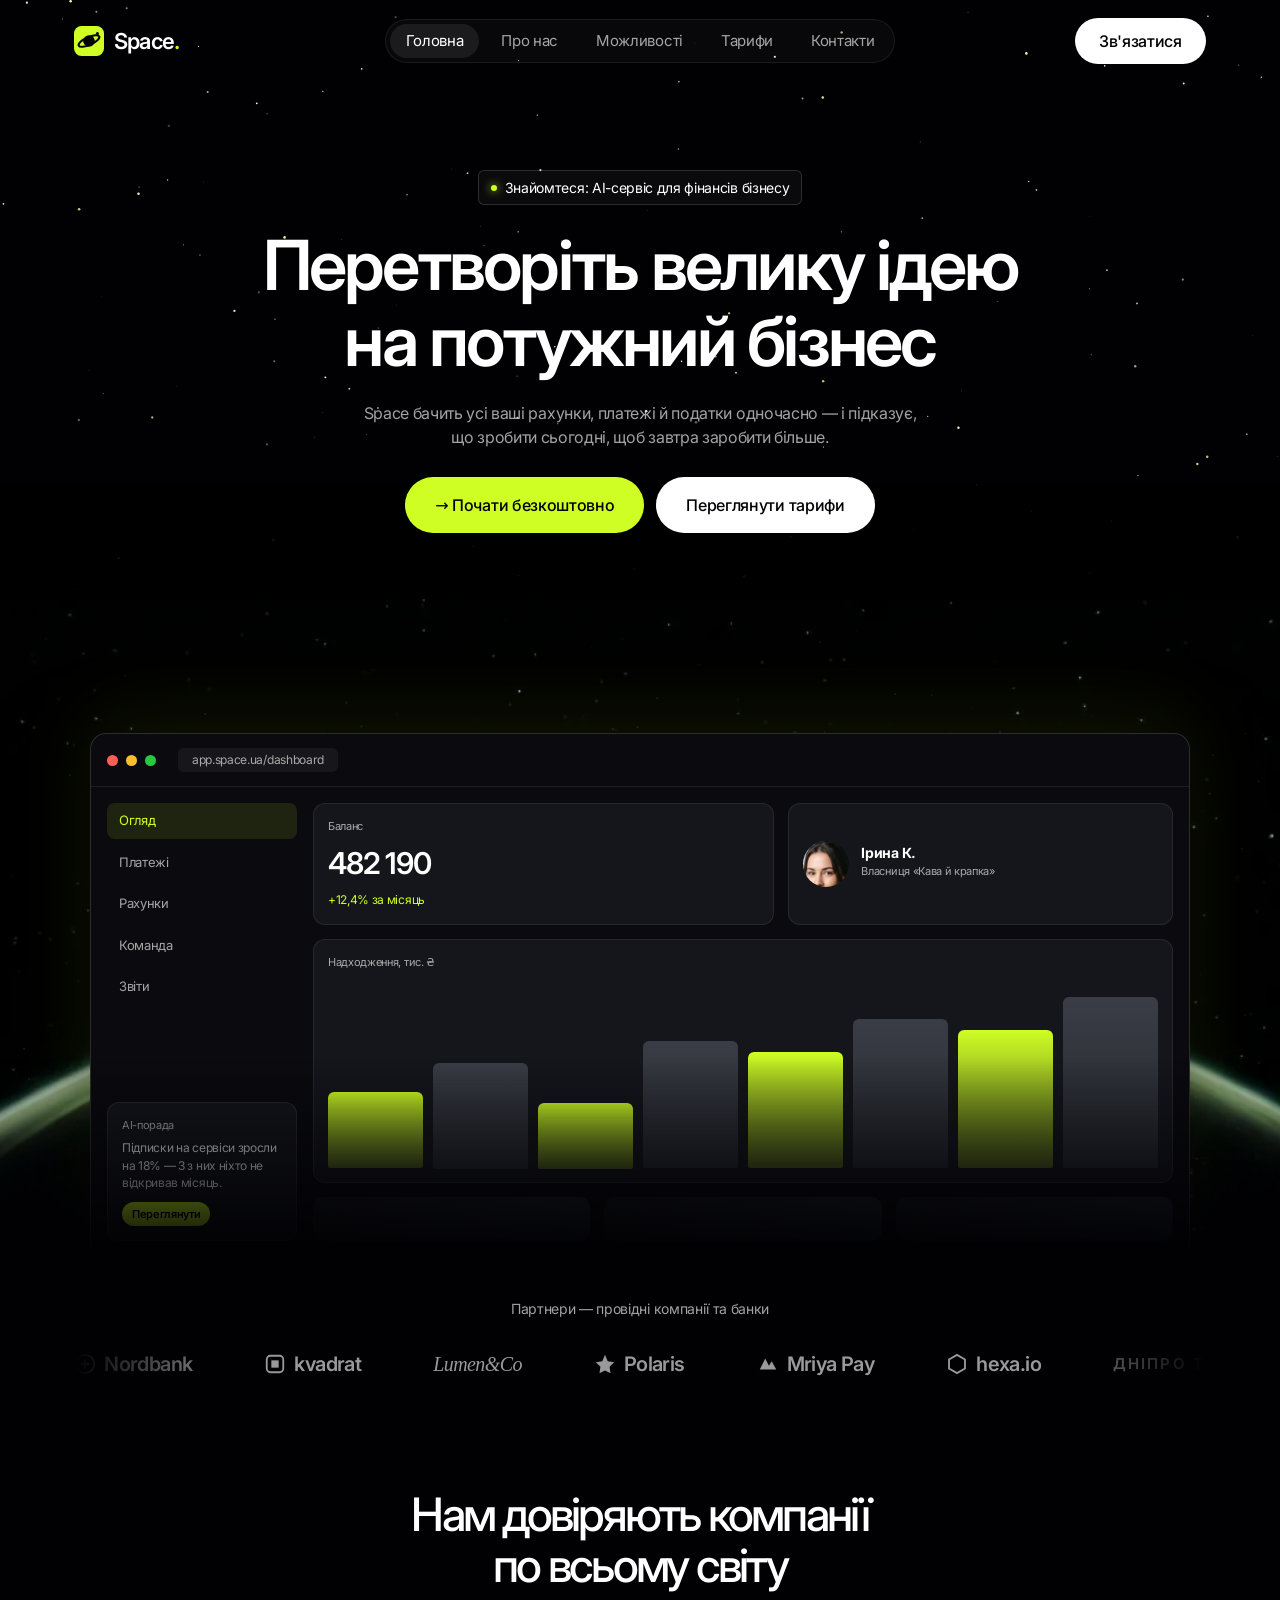
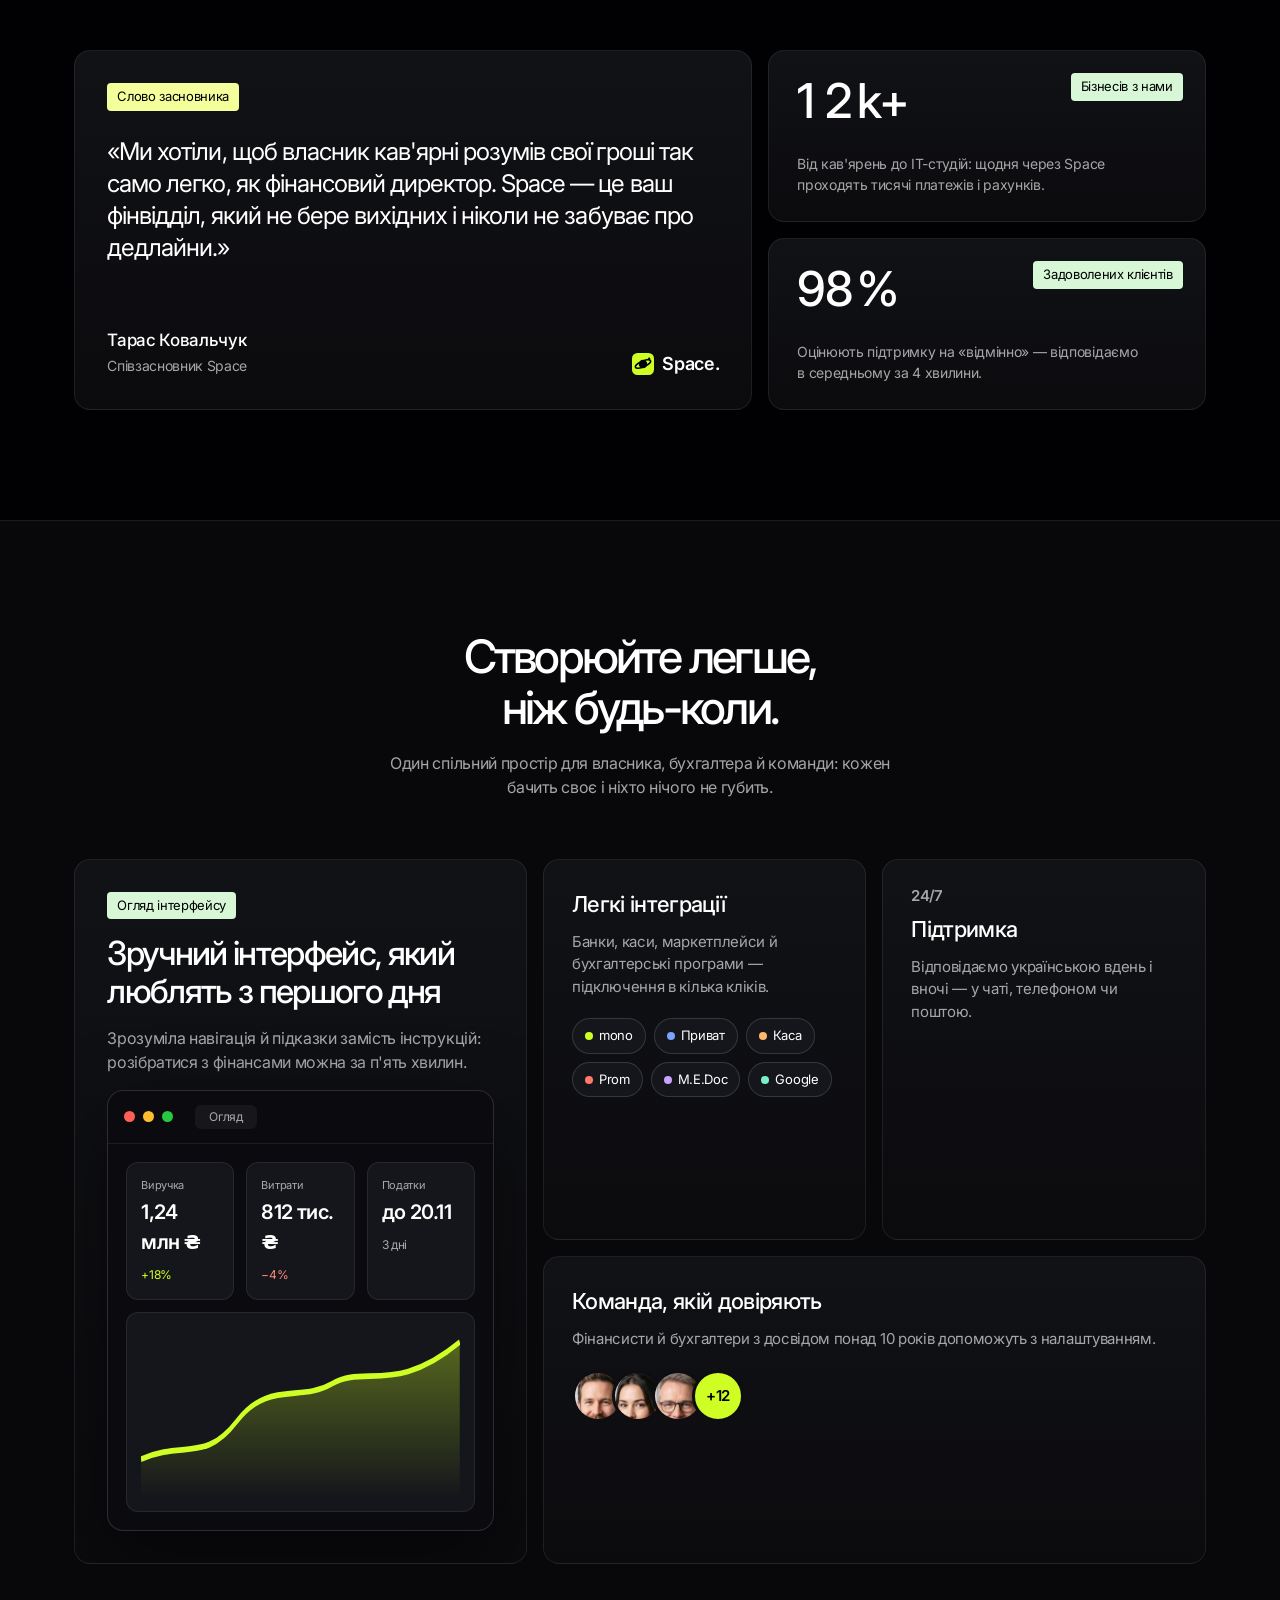
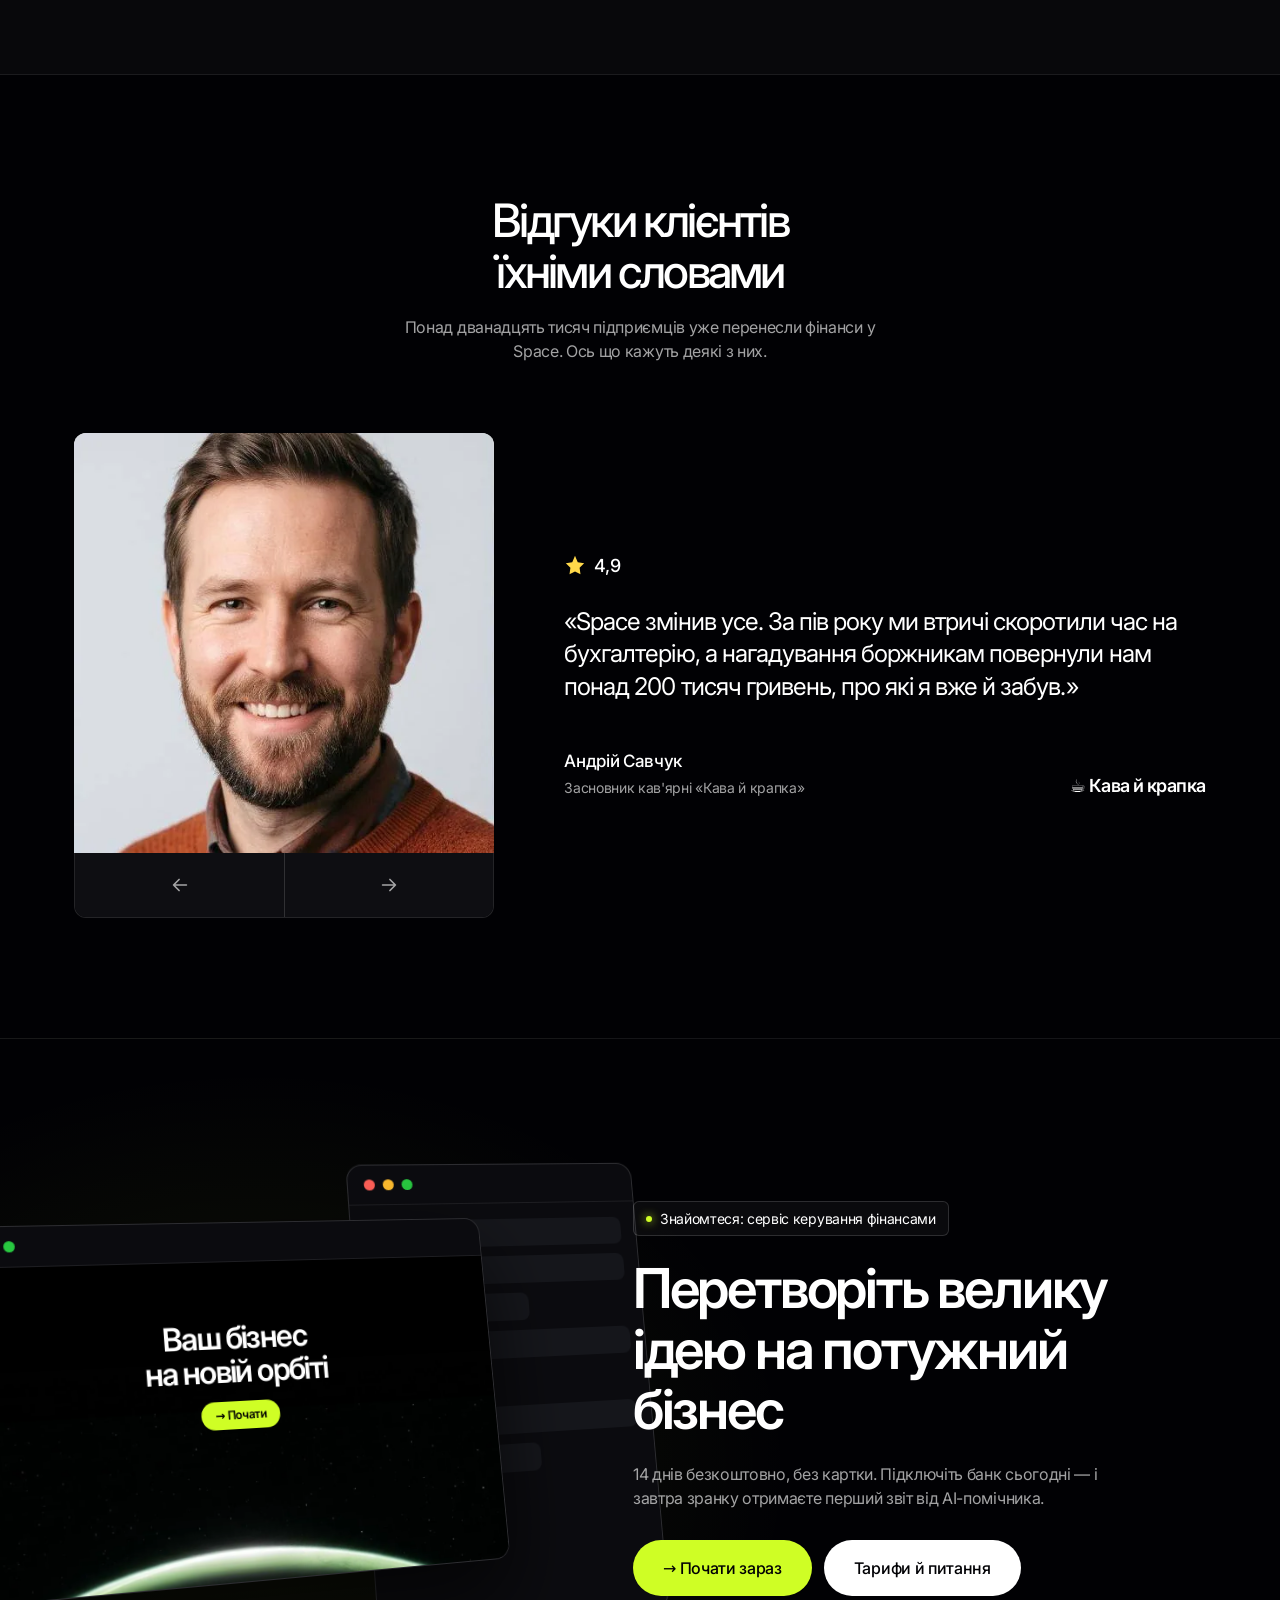
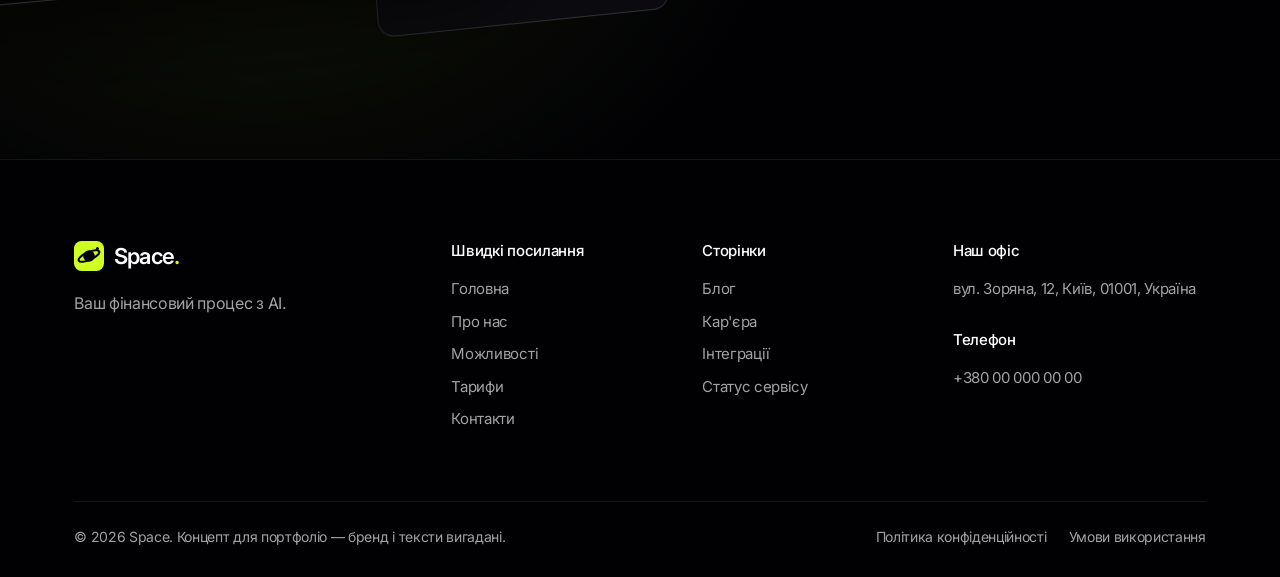
==== commit 7bd064da: "Rename brand to Space, add home, about, pricing and contact pages" ====
--- a/index.html
+++ b/index.html
@@ -3,47 +3,40 @@
 <head>
 <meta charset="utf-8">
 <meta name="viewport" content="width=device-width, initial-scale=1">
-<title>Можливості — Обрій, фінанси та процеси бізнесу з AI</title>
-<meta name="description" content="Обрій — сервіс для фінансів і процесів малого бізнесу з AI-помічником. Дашборди, команда, рахунки й звіти в одному місці.">
+<title>Space — фінанси та процеси бізнесу з AI</title>
+<meta name="description" content="Space — AI-сервіс для фінансів малого бізнесу: рахунки, платежі, податки й аналітика в одному вікні.">
 <meta name="theme-color" content="#010104">
 <link rel="icon" href="assets/img/favicon.svg" type="image/svg+xml">
 <link rel="preload" href="assets/fonts/inter-cyrillic-opsz-normal.woff2" as="font" type="font/woff2" crossorigin>
 <link rel="stylesheet" href="css/style.css">
 </head>
-<body>
+<body class="pg-index">
 <a class="skip" href="#main">Перейти до вмісту</a>
 
 <header class="nav" data-nav>
-  <a class="logo" href="#top" aria-label="Обрій — на початок">
-    <svg class="logo__mark" viewBox="0 0 32 32" aria-hidden="true"><rect width="32" height="32" rx="8" fill="#CFFE25"/><path d="M5 22a11 11 0 0 1 22 0" fill="none" stroke="#010104" stroke-width="3" stroke-linecap="round"/><path d="M3 22h26" stroke="#010104" stroke-width="3" stroke-linecap="round"/><circle cx="22" cy="10" r="2.4" fill="#010104"/></svg>
-    <span>Обрій<i>.</i></span>
-  </a>
-  <nav class="nav__links" aria-label="Основна навігація">
-    <a href="#features" aria-current="page">Можливості</a>
-    <a href="#tabs">Інструменти</a>
-    <a href="#reviews">Відгуки</a>
-    <a href="#faq">Питання</a>
-  </nav>
-  <button class="btn btn--white nav__cta" type="button" data-contact><span class="roll" data-roll>Зв'язатися</span></button>
+  <a class="logo" href="index.html" aria-label="Space — на головну"><svg class="logo__mark" viewBox="0 0 32 32" aria-hidden="true"><rect width="32" height="32" rx="8" fill="#CFFE25"/><circle cx="16" cy="16" r="6.2" fill="#010104"/><ellipse cx="16" cy="16" rx="12" ry="4.2" fill="none" stroke="#010104" stroke-width="2.2" transform="rotate(-24 16 16)"/><circle cx="25" cy="8" r="1.6" fill="#010104"/></svg><span>Space<i>.</i></span></a>
+  <nav class="nav__links" aria-label="Основна навігація"><a href="index.html" aria-current="page">Головна</a><a href="about.html">Про нас</a><a href="features.html">Можливості</a><a href="pricing.html">Тарифи</a><a href="contact.html">Контакти</a></nav>
+  <a class="btn btn--white nav__cta" href="contact.html">Зв'язатися</a>
   <button class="nav__burger" type="button" aria-expanded="false" aria-controls="mnav" data-burger aria-label="Відкрити меню"><span></span><span></span></button>
 </header>
 <div class="mnav" id="mnav" hidden>
-  <a href="#features">Можливості</a><a href="#tabs">Інструменти</a><a href="#reviews">Відгуки</a><a href="#faq">Питання</a>
-  <button class="btn btn--lime" type="button" data-contact>Зв'язатися</button>
+  <a href="index.html" aria-current="page">Головна</a><a href="about.html">Про нас</a><a href="features.html">Можливості</a><a href="pricing.html">Тарифи</a><a href="contact.html">Контакти</a>
+  <a class="btn btn--lime" href="contact.html">Зв'язатися</a>
 </div>
 
 <main id="main">
-<!-- ===== hero ===== -->
-<section class="hero" id="top">
+<section class="hhero" id="top">
   <canvas class="stars" data-stars aria-hidden="true"></canvas>
-  <div class="hero__text">
-    <p class="pill reveal"><i></i>Можливості</p>
-    <h1 class="h1 reveal">Втіліть свою ідею з&nbsp;сервісом, зробленим із&nbsp;любов'ю.</h1>
-    <p class="lead reveal">Обрій поєднує фінанси, рахунки, команду й аналітику в одному вікні. AI-помічник сам розносить платежі, нагадує про податки й підказує, де бізнес втрачає гроші.</p>
+  <div class="hhero__text">
+    <p class="pill reveal"><i></i>Знайомтеся: AI-сервіс для фінансів бізнесу</p>
+    <h1 class="h1 h1--xl reveal">Перетворіть велику ідею<br>на потужний бізнес</h1>
+    <p class="lead reveal">Space бачить усі ваші рахунки, платежі й податки одночасно — і підказує, що зробити сьогодні, щоб завтра заробити більше.</p>
+    <div class="hhero__btns reveal"><button class="btn btn--lime" type="button" data-contact>→ Почати безкоштовно</button><a class="btn btn--white" href="pricing.html">Переглянути тарифи</a></div>
   </div>
-  <div class="hero__win reveal" aria-hidden="true">
-    <div class="win">
-      <div class="win__bar"><i></i><i></i><i></i><span>app.obrii.ua/dashboard</span></div>
+  <div class="hhero__stage reveal" aria-hidden="true">
+    <img class="hhero__planet" src="assets/photo/planet.webp" alt="">
+    <div class="hhero__win"><div class="win">
+      <div class="win__bar"><i></i><i></i><i></i><span>app.space.ua/dashboard</span></div>
       <div class="win__body win__body--hero">
         <aside class="ui-side">
           <span class="ui-chip ui-chip--on">Огляд</span><span class="ui-chip">Платежі</span><span class="ui-chip">Рахунки</span><span class="ui-chip">Команда</span><span class="ui-chip">Звіти</span>
@@ -58,30 +51,10 @@
           <div class="ui-row ui-row--list"><span></span><span></span><span></span></div>
         </div>
       </div>
-    </div>
+    </div></div>
   </div>
 </section>
-
-<!-- ===== trust ===== -->
-<section class="trust" id="features">
-  <h2 class="h2 center reveal">Нам довіряють компанії<br>по всьому світу</h2>
-  <div class="trust__grid">
-    <article class="card quote reveal">
-      <span class="tag tag--yellow">Слово засновника</span>
-      <blockquote>«Ми хотіли, щоб власник кав'ярні розумів свої гроші так само легко, як фінансовий директор. Обрій — це ваш фінвідділ, який не бере вихідних і ніколи не забуває про дедлайни.»</blockquote>
-      <div class="quote__foot"><div><b>Тарас Ковальчук</b><small>Співзасновник Обрію</small></div><span class="quote__logo"><svg viewBox="0 0 32 32" aria-hidden="true"><rect width="32" height="32" rx="8" fill="#CFFE25"/><path d="M5 22a11 11 0 0 1 22 0M3 22h26" fill="none" stroke="#010104" stroke-width="3" stroke-linecap="round"/></svg>Обрій.</span></div>
-    </article>
-    <article class="card stat reveal">
-      <span class="tag tag--green">Бізнесів з нами</span>
-      <p class="stat__num"><span class="odo" data-odo="12">12</span><em>k+</em></p>
-      <p>Від кав'ярень до IT-студій: щодня через Обрій проходять тисячі платежів і рахунків.</p>
-    </article>
-    <article class="card stat reveal">
-      <span class="tag tag--green">Задоволених клієнтів</span>
-      <p class="stat__num"><span class="odo" data-odo="98">98</span><em>%</em></p>
-      <p>Оцінюють підтримку на «відмінно» — відповідаємо в середньому за 4 хвилини.</p>
-    </article>
-  </div>
+<section class="trust trust--home">
   <p class="logos__title">Партнери — провідні компанії та банки</p>
   <div class="logos" aria-label="Логотипи партнерів">
     <div class="logos__track" data-logos>
@@ -94,134 +67,69 @@
       <span class="lg lg--wide">ДНІПРО&nbsp;ТЕХ</span>
     </div>
   </div>
-</section>
-
-<!-- ===== editor ===== -->
-<section class="editor">
-  <h2 class="h2 center reveal">Перетворіть ідею на реальність<br>із бездоганною точністю.</h2>
-  <div class="scaler reveal" data-scaler data-w="1240" data-h="720">
-    <div class="ed" aria-hidden="true">
-      <div class="ed__top"><div class="ed__user"><span class="ui-face ui-face--sm"></span><div><b>Звіт для інвесторів</b><small>Чернетка · збережено</small></div></div><div class="ed__tools"><i></i><i></i><i></i><span>1240 px</span></div><div class="ed__share"><span>Поділитися</span><span class="ed__avs"><i></i><i></i><i></i></span></div></div>
-      <aside class="ed__left">
-        <div class="ed__tabs"><b>Блоки</b><span>Сторінки</span><span>Дані</span></div>
-        <p class="ed__label">Віджети</p>
-        <div class="ed__grid"><span><i class="ic ic--chart"></i>Графік</span><span><i class="ic ic--table"></i>Таблиця</span><span><i class="ic ic--kpi"></i>KPI</span><span><i class="ic ic--text"></i>Текст</span><span><i class="ic ic--pie"></i>Кругова</span><span><i class="ic ic--goal"></i>Ціль</span></div>
-        <p class="ed__label">Джерела</p>
-        <div class="ed__src"><span><i style="--c:#CFFE25"></i>Монобанк · ФОП</span><span><i style="--c:#7aa2ff"></i>Приват · ТОВ</span><span><i style="--c:#ffb86b"></i>Каса «Кава й крапка»</span></div>
-        <p class="ed__label">AI-помічник</p>
-        <div class="ed__ai">Зібрати звіт за квартал і порівняти з минулим роком?</div>
-      </aside>
-      <div class="ed__canvas">
-        <div class="ed__frame">
-          <div class="site">
-            <div class="site__nav"><span class="site__logo">● Обрій</span><span class="site__links"><i></i><i></i><i></i><i></i></span><span class="site__btn">Увійти</span></div>
-            <img class="site__planet" src="assets/photo/planet.webp" alt="">
-            <p class="site__pill">● Квартальний звіт готовий</p>
-            <p class="site__h">Ваш бізнес<br>на новій орбіті</p>
-            <p class="site__p">Виручка +31% · маржа 24% · 0 прострочених рахунків</p>
-            <div class="site__btns"><span class="site__b1">→ Відкрити звіт</span><span class="site__b2">Експорт PDF</span></div>
-          </div>
-        </div>
-      </div>
-      <aside class="ed__right">
-        <div class="ed__tabs"><b>Дизайн</b><span>Дані</span><span>Доступ</span></div>
-        <p class="ed__label">Розмір</p>
-        <div class="ed__props"><span>Ширина <b>1240</b></span><span>Висота <b>Авто</b></span><span>Відступ <b>32</b></span><span>Радіус <b>16</b></span></div>
-        <p class="ed__label">Колір акценту</p>
-        <div class="ed__colors"><i style="--c:#CFFE25" class="on"></i><i style="--c:#7aa2ff"></i><i style="--c:#ff7a6b"></i><i style="--c:#ffffff"></i></div>
-        <p class="ed__label">Період</p>
-        <div class="ed__seg"><span>Місяць</span><b>Квартал</b><span>Рік</span></div>
-        <p class="ed__label">Показувати</p>
-        <div class="ed__toggles"><span>Виручка <i class="on"></i></span><span>Маржа <i class="on"></i></span><span>Прогноз AI <i></i></span></div>
-      </aside>
-    </div>
-  </div>
-  <div class="feats">
-    <article class="feat reveal"><h3>Миттєва швидкість</h3><p>Дашборд відкривається менш ніж за секунду, а банківські виписки підтягуються автоматично. Працює однаково добре на ноутбуці й смартфоні.</p></article>
-    <article class="feat reveal"><h3>Зрозумілий досвід</h3><p>Жодних бухгалтерських термінів там, де можна сказати простіше. Інтерфейс, у якому розбираєшся за п'ять хвилин без навчання.</p></article>
-    <article class="feat reveal"><h3>Під ваш бізнес</h3><p>Створюйте, призначайте й контролюйте задачі перетягуванням. Власні категорії, ролі й звіти — саме так, як ви звикли працювати.</p></article>
+  <h2 class="h2 center reveal" style="margin-top:110px">Нам довіряють компанії<br>по всьому світу</h2>
+  <div class="trust__grid">
+    <article class="card quote reveal">
+      <span class="tag tag--yellow">Слово засновника</span>
+      <blockquote>«Ми хотіли, щоб власник кав'ярні розумів свої гроші так само легко, як фінансовий директор. Space — це ваш фінвідділ, який не бере вихідних і ніколи не забуває про дедлайни.»</blockquote>
+      <div class="quote__foot"><div><b>Тарас Ковальчук</b><small>Співзасновник Space</small></div><span class="quote__logo"><svg viewBox="0 0 32 32" aria-hidden="true"><rect width="32" height="32" rx="8" fill="#CFFE25"/><circle cx="16" cy="16" r="6.2" fill="#010104"/><ellipse cx="16" cy="16" rx="12" ry="4.2" fill="none" stroke="#010104" stroke-width="2.2" transform="rotate(-24 16 16)"/><circle cx="25" cy="8" r="1.6" fill="#010104"/></svg>Space.</span></div>
+    </article>
+    <article class="card stat reveal">
+      <span class="tag tag--green">Бізнесів з нами</span>
+      <p class="stat__num"><span class="odo" data-odo="12">12</span><em>k+</em></p>
+      <p>Від кав'ярень до IT-студій: щодня через Space проходять тисячі платежів і рахунків.</p>
+    </article>
+    <article class="card stat reveal">
+      <span class="tag tag--green">Задоволених клієнтів</span>
+      <p class="stat__num"><span class="odo" data-odo="98">98</span><em>%</em></p>
+      <p>Оцінюють підтримку на «відмінно» — відповідаємо в середньому за 4 хвилини.</p>
+    </article>
   </div>
 </section>
-
-<!-- ===== tabs ===== -->
-<section class="tabs-sec" id="tabs">
-  <h2 class="h2 center reveal">Перетворіть ідею<br>на реальність без зусиль.</h2>
-  <p class="lead center reveal">Чотири інструменти, які закривають 90% щоденної фінансової рутини. Оберіть, що цікавить найбільше.</p>
-  <div class="tabs reveal" role="tablist" aria-label="Інструменти Обрію" data-tabs>
-    <button role="tab" id="t-assets" aria-controls="p-assets" aria-selected="true" tabindex="0">Власні ресурси</button>
-    <button role="tab" id="t-ui" aria-controls="p-ui" aria-selected="false" tabindex="-1">Огляд інтерфейсу</button>
-    <button role="tab" id="t-team" aria-controls="p-team" aria-selected="false" tabindex="-1">Командна робота</button>
-    <button role="tab" id="t-money" aria-controls="p-money" aria-selected="false" tabindex="-1">Монетизація</button>
-  </div>
-  <div class="panels">
-    <div class="panel" role="tabpanel" id="p-assets" aria-labelledby="t-assets">
-      <div class="panel__text"><span class="tag tag--green">Власні ресурси</span><h3 class="h3">Усе, що потрібно бізнесу, — під рукою</h3><p>Шаблони рахунків, договорів і звітів з вашим логотипом. Завантажте один раз — і AI сам підставлятиме реквізити клієнтів.</p><button class="btn btn--lime" type="button" data-contact>→ Почати зараз</button></div>
-      <div class="panel__ui" aria-hidden="true"><div class="win win--sm"><div class="win__bar"><i></i><i></i><i></i><span>Бібліотека</span></div><div class="lib">
-        <div class="lib__item"><i class="doc doc--lime"></i><b>Рахунок-фактура</b><small>12 використань</small></div>
-        <div class="lib__item"><i class="doc"></i><b>Договір послуг</b><small>8 використань</small></div>
-        <div class="lib__item"><i class="doc doc--blue"></i><b>Акт виконаних робіт</b><small>21 використання</small></div>
-        <div class="lib__item"><i class="doc doc--orange"></i><b>Звіт для банку</b><small>3 використання</small></div>
-        <div class="lib__item lib__item--add"><b>+ Новий шаблон</b></div>
-        <div class="lib__item"><i class="doc"></i><b>Комерційна пропозиція</b><small>5 використань</small></div>
-      </div></div></div>
-    </div>
-    <div class="panel" role="tabpanel" id="p-ui" aria-labelledby="t-ui" hidden>
-      <div class="panel__text"><span class="tag tag--green">Огляд інтерфейсу</span><h3 class="h3">Один екран замість п'яти таблиць</h3><p>Баланс, борги клієнтів, податки й прогноз на місяць — на одній панелі. Інтуїтивний інтерфейс, у якому розбираєшся без інструкцій.</p><button class="btn btn--lime" type="button" data-contact>→ Почати зараз</button></div>
-      <div class="panel__ui" aria-hidden="true"><div class="win win--sm"><div class="win__bar"><i></i><i></i><i></i><span>Огляд</span></div><div class="ov">
+<section class="bento-sec">
+  <h2 class="h2 center reveal">Створюйте легше,<br>ніж будь-коли.</h2>
+  <p class="lead center reveal">Один спільний простір для власника, бухгалтера й команди: кожен бачить своє і ніхто нічого не губить.</p>
+  <div class="bento">
+    <article class="card bento__big reveal">
+      <span class="tag tag--green">Огляд інтерфейсу</span>
+      <h3 class="h3">Зручний інтерфейс, який люблять з першого дня</h3>
+      <p>Зрозуміла навігація й підказки замість інструкцій: розібратися з фінансами можна за п'ять хвилин.</p>
+      <div class="win win--sm bento__ui" aria-hidden="true"><div class="win__bar"><i></i><i></i><i></i><span>Огляд</span></div><div class="ov">
         <div class="ov__kpi"><small>Виручка</small><b>1,24 млн ₴</b><span class="up">+18%</span></div>
         <div class="ov__kpi"><small>Витрати</small><b>812 тис. ₴</b><span class="down">−4%</span></div>
         <div class="ov__kpi"><small>Податки</small><b>до 20.11</b><span>3 дні</span></div>
         <div class="ov__line"><svg viewBox="0 0 300 90" preserveAspectRatio="none"><path d="M0 70 C40 60 60 72 90 50 S150 40 180 30 240 36 300 8" fill="none" stroke="#CFFE25" stroke-width="3"/><path d="M0 70 C40 60 60 72 90 50 S150 40 180 30 240 36 300 8 V90 H0Z" fill="url(#lg1)"/><defs><linearGradient id="lg1" x1="0" y1="0" x2="0" y2="1"><stop offset="0" stop-color="#CFFE25" stop-opacity=".35"/><stop offset="1" stop-color="#CFFE25" stop-opacity="0"/></linearGradient></defs></svg></div>
-      </div></div></div>
-    </div>
-    <div class="panel" role="tabpanel" id="p-team" aria-labelledby="t-team" hidden>
-      <div class="panel__text"><span class="tag tag--green">Командна робота</span><h3 class="h3">Бухгалтер, менеджер і ви — в одному просторі</h3><p>Коментарі до платежів, погодження витрат в один клік і ролі з різним доступом. Ніяких скріншотів у месенджерах.</p><button class="btn btn--lime" type="button" data-contact>→ Почати зараз</button></div>
-      <div class="panel__ui" aria-hidden="true"><div class="win win--sm"><div class="win__bar"><i></i><i></i><i></i><span>Погодження</span></div><div class="team">
-        <div class="msg"><span class="av" style="--c:#ffb86b">О</span><div><b>Оля · бухгалтерка</b><p>Рахунок від друкарні на 14 200 ₴ — погоджуємо?</p></div></div>
-        <div class="msg msg--me"><div><b>Ви</b><p>Так, оплатити до п'ятниці 👍</p></div><span class="av" style="--c:#CFFE25">Я</span></div>
-        <div class="msg"><span class="av" style="--c:#7aa2ff">AI</span><div><b>Помічник</b><p>Запланував платіж на 15.11 і додав у звіт «Маркетинг».</p></div></div>
-        <div class="team__ok">✓ Погоджено · 2 з 2</div>
-      </div></div></div>
-    </div>
-    <div class="panel" role="tabpanel" id="p-money" aria-labelledby="t-money" hidden>
-      <div class="panel__text"><span class="tag tag--green">Монетизація</span><h3 class="h3">Отримуйте оплату швидше</h3><p>Посилання на оплату в рахунку, автоматичні нагадування боржникам і підписки для постійних клієнтів. Гроші приходять — Обрій сам усе розносить.</p><button class="btn btn--lime" type="button" data-contact>→ Почати зараз</button></div>
-      <div class="panel__ui" aria-hidden="true"><div class="win win--sm"><div class="win__bar"><i></i><i></i><i></i><span>Надходження</span></div><div class="money">
-        <div class="money__ring"><svg viewBox="0 0 120 120"><circle cx="60" cy="60" r="48" fill="none" stroke="#1d1f24" stroke-width="14"/><circle cx="60" cy="60" r="48" fill="none" stroke="#CFFE25" stroke-width="14" stroke-dasharray="301.6" stroke-dashoffset="54" stroke-linecap="round" transform="rotate(-90 60 60)"/></svg><b>82%</b><small>оплачено вчасно</small></div>
-        <ul class="money__list"><li><span>Студія «Зерно»</span><b class="up">+8 400 ₴</b></li><li><span>ФОП Мельник</span><b class="up">+2 150 ₴</b></li><li><span>Підписка «Бізнес»</span><b class="up">+990 ₴</b></li><li><span>Нагадування надіслано</span><b>3</b></li></ul>
-      </div></div></div>
-    </div>
+      </div></div>
+    </article>
+    <article class="card bento__card reveal">
+      <h3>Легкі інтеграції</h3><p>Банки, каси, маркетплейси й бухгалтерські програми — підключення в кілька кліків.</p>
+      <div class="integr" aria-hidden="true"><span style="--c:#CFFE25">mono</span><span style="--c:#7aa2ff">Приват</span><span style="--c:#ffb86b">Каса</span><span style="--c:#ff7a6b">Prom</span><span style="--c:#c9a2ff">M.E.Doc</span><span style="--c:#7af0c8">Google</span></div>
+    </article>
+    <article class="card bento__card bento__card--num reveal">
+      <p class="bento__num">24/7</p><h3>Підтримка</h3><p>Відповідаємо українською вдень і вночі — у чаті, телефоном чи поштою.</p>
+    </article>
+    <article class="card bento__card reveal">
+      <h3>Команда, якій довіряють</h3><p>Фінансисти й бухгалтери з досвідом понад 10 років допоможуть з налаштуванням.</p>
+      <div class="faces" aria-hidden="true"><img src="assets/photo/review-1-sm.webp" alt=""><img src="assets/photo/review-2-sm.webp" alt=""><img src="assets/photo/review-3-sm.webp" alt=""><span>+12</span></div>
+    </article>
   </div>
 </section>
-
 <!-- ===== reviews ===== -->
 <section class="reviews" id="reviews">
   <h2 class="h2 center reveal">Відгуки клієнтів<br>їхніми словами</h2>
-  <p class="lead center reveal">Понад дванадцять тисяч підприємців уже перенесли фінанси в Обрій. Ось що кажуть деякі з них.</p>
+  <p class="lead center reveal">Понад дванадцять тисяч підприємців уже перенесли фінанси у Space. Ось що кажуть деякі з них.</p>
   <div class="slider reveal" data-slider aria-roledescription="карусель" aria-label="Відгуки">
     <div class="slider__media">
       <div class="slider__photos"><img src="assets/photo/review-1.webp" alt="Андрій Савчук" width="480" height="480"><img src="assets/photo/review-2.webp" alt="Марія Бондар" width="480" height="480" loading="lazy"><img src="assets/photo/review-3.webp" alt="Віктор Гнатюк" width="480" height="480" loading="lazy"></div>
       <div class="slider__arrows"><button type="button" data-prev aria-label="Попередній відгук"><svg viewBox="0 0 24 24"><path d="M19 12H5m6-6-6 6 6 6"/></svg></button><button type="button" data-next aria-label="Наступний відгук"><svg viewBox="0 0 24 24"><path d="M5 12h14m-6-6 6 6-6 6"/></svg></button></div>
     </div>
     <div class="slider__quotes" aria-live="polite">
-      <figure class="rv is-on"><p class="rv__rate"><svg viewBox="0 0 24 24"><path d="M12 2 15 9l7 1-5 5 1 7-6-3-6 3 1-7-5-5 7-1Z"/></svg>4,9</p><blockquote>«Обрій змінив усе. За пів року ми втричі скоротили час на бухгалтерію, а нагадування боржникам повернули нам понад 200 тисяч гривень, про які я вже й забув.»</blockquote><figcaption><div><b>Андрій Савчук</b><small>Засновник кав'ярні «Кава й крапка»</small></div><span class="rv__logo">☕ Кава й крапка</span></figcaption></figure>
+      <figure class="rv is-on"><p class="rv__rate"><svg viewBox="0 0 24 24"><path d="M12 2 15 9l7 1-5 5 1 7-6-3-6 3 1-7-5-5 7-1Z"/></svg>4,9</p><blockquote>«Space змінив усе. За пів року ми втричі скоротили час на бухгалтерію, а нагадування боржникам повернули нам понад 200 тисяч гривень, про які я вже й забув.»</blockquote><figcaption><div><b>Андрій Савчук</b><small>Засновник кав'ярні «Кава й крапка»</small></div><span class="rv__logo">☕ Кава й крапка</span></figcaption></figure>
       <figure class="rv"><p class="rv__rate"><svg viewBox="0 0 24 24"><path d="M12 2 15 9l7 1-5 5 1 7-6-3-6 3 1-7-5-5 7-1Z"/></svg>5,0</p><blockquote>«Нарешті я бачу, скільки реально заробляє студія, а не лише суму на рахунку. AI-підказки про підписки зекономили нам 9 тисяч на місяць.»</blockquote><figcaption><div><b>Марія Бондар</b><small>Арт-директорка студії «Зерно»</small></div><span class="rv__logo">◆ Зерно</span></figcaption></figure>
       <figure class="rv"><p class="rv__rate"><svg viewBox="0 0 24 24"><path d="M12 2 15 9l7 1-5 5 1 7-6-3-6 3 1-7-5-5 7-1Z"/></svg>4,8</p><blockquote>«Три ФОПи й ТОВ — раніше це були чотири таблиці й постійний страх пропустити податок. Тепер одна панель і спокійний сон.»</blockquote><figcaption><div><b>Віктор Гнатюк</b><small>Власник мережі СТО «Гвинт»</small></div><span class="rv__logo">⚙ Гвинт</span></figcaption></figure>
     </div>
   </div>
 </section>
-
-<!-- ===== faq ===== -->
-<section class="faq" id="faq">
-  <h2 class="h2 center reveal">Маєте питання?<br>Ми тут, щоб допомогти!</h2>
-  <div class="faq__list" data-faq>
-    <div class="qa is-open"><button type="button" aria-expanded="true" aria-controls="a1" id="q1">Чи безпечно підключати банківські рахунки?<i></i></button><div class="qa__a" id="a1" role="region" aria-labelledby="q1"><p>Так. Ми отримуємо лише виписки в режимі «тільки читання» через офіційні API банків. Обрій не може здійснювати платежі без вашого підтвердження, а дані шифруються й зберігаються в ЄС.</p></div></div>
-    <div class="qa"><button type="button" aria-expanded="false" aria-controls="a2" id="q2">Скільки часу займає налаштування?<i></i></button><div class="qa__a" id="a2" role="region" aria-labelledby="q2" hidden><p>Близько 15 хвилин: підключаєте банк, обираєте систему оподаткування — і AI сам розкладає історію платежів по категоріях за останні 12 місяців.</p></div></div>
-    <div class="qa"><button type="button" aria-expanded="false" aria-controls="a3" id="q3">Чи можна скасувати підписку будь-коли?<i></i></button><div class="qa__a" id="a3" role="region" aria-labelledby="q3" hidden><p>Звісно. Жодних контрактів і штрафів: скасування в один клік у налаштуваннях, а всі ваші дані можна вивантажити в Excel чи PDF.</p></div></div>
-    <div class="qa"><button type="button" aria-expanded="false" aria-controls="a4" id="q4">Чи працюєте ви з ФОП і ТОВ одночасно?<i></i></button><div class="qa__a" id="a4" role="region" aria-labelledby="q4" hidden><p>Так, в одному акаунті можна вести кілька ФОП і ТОВ, перемикатися між ними або дивитися зведений звіт по всьому бізнесу.</p></div></div>
-    <div class="qa"><button type="button" aria-expanded="false" aria-controls="a5" id="q5">Для яких галузей підходить Обрій?<i></i></button><div class="qa__a" id="a5" role="region" aria-labelledby="q5" hidden><p>Для сфери послуг, кав'ярень і ресторанів, інтернет-магазинів, IT-студій і агенцій — усюди, де важливо бачити гроші в реальному часі.</p></div></div>
-  </div>
-</section>
-
 <!-- ===== cta ===== -->
 <section class="cta">
   <div class="cta__screens" aria-hidden="true">
@@ -239,22 +147,19 @@
 
 <footer class="foot">
   <div class="foot__top">
-    <div class="foot__brand">
-      <a class="logo" href="#top" aria-label="Обрій — на початок"><svg class="logo__mark" viewBox="0 0 32 32" aria-hidden="true"><rect width="32" height="32" rx="8" fill="#CFFE25"/><path d="M5 22a11 11 0 0 1 22 0" fill="none" stroke="#010104" stroke-width="3" stroke-linecap="round"/><path d="M3 22h26" stroke="#010104" stroke-width="3" stroke-linecap="round"/><circle cx="22" cy="10" r="2.4" fill="#010104"/></svg><span>Обрій<i>.</i></span></a>
-      <p>Ваш фінансовий процес з AI.</p>
-    </div>
-    <nav class="foot__col" aria-label="Швидкі посилання"><p>Швидкі посилання</p><a href="#features">Можливості</a><a href="#tabs">Інструменти</a><a href="#reviews">Відгуки</a><a href="#faq">Питання</a></nav>
+    <div class="foot__brand"><a class="logo" href="index.html" aria-label="Space — на головну"><svg class="logo__mark" viewBox="0 0 32 32" aria-hidden="true"><rect width="32" height="32" rx="8" fill="#CFFE25"/><circle cx="16" cy="16" r="6.2" fill="#010104"/><ellipse cx="16" cy="16" rx="12" ry="4.2" fill="none" stroke="#010104" stroke-width="2.2" transform="rotate(-24 16 16)"/><circle cx="25" cy="8" r="1.6" fill="#010104"/></svg><span>Space<i>.</i></span></a><p>Ваш фінансовий процес з AI.</p></div>
+    <nav class="foot__col" aria-label="Швидкі посилання"><p>Швидкі посилання</p><a href="index.html">Головна</a><a href="about.html">Про нас</a><a href="features.html">Можливості</a><a href="pricing.html">Тарифи</a><a href="contact.html">Контакти</a></nav>
     <nav class="foot__col" aria-label="Інші сторінки"><p>Сторінки</p><a href="#" data-soon>Блог</a><a href="#" data-soon>Кар'єра</a><a href="#" data-soon>Інтеграції</a><a href="#" data-soon>Статус сервісу</a></nav>
     <div class="foot__col"><p>Наш офіс</p><span>вул. Зоряна, 12, Київ, 01001, Україна</span><p class="foot__h2">Телефон</p><a href="tel:+380000000000">+380 00 000 00 00</a></div>
   </div>
-  <div class="foot__bottom"><span>© 2026 Обрій. Концепт для портфоліо — бренд і тексти вигадані.</span><span class="foot__legal"><a href="#" data-soon>Політика конфіденційності</a><a href="#" data-soon>Умови використання</a></span></div>
+  <div class="foot__bottom"><span>© 2026 Space. Концепт для портфоліо — бренд і тексти вигадані.</span><span class="foot__legal"><a href="#" data-soon>Політика конфіденційності</a><a href="#" data-soon>Умови використання</a></span></div>
 </footer>
 
 <div class="modal" data-modal hidden>
   <div class="modal__box" role="dialog" aria-modal="true" aria-labelledby="m-title" tabindex="-1">
     <button class="modal__x" type="button" data-close aria-label="Закрити">✕</button>
     <p class="pill"><i></i>14 днів безкоштовно</p>
-    <h2 class="h3" id="m-title">Почнімо роботу з Обрієм</h2>
+    <h2 class="h3" id="m-title">Почнімо роботу з Space</h2>
     <form class="form" data-form novalidate>
       <label>Ім'я<input name="name" autocomplete="name" placeholder="Олена"></label>
       <label>Робочий email<input name="email" type="email" autocomplete="email" placeholder="olena@company.ua"></label>
--- a/css/style.css
+++ b/css/style.css
@@ -423,3 +423,150 @@
   .tabs button { font-size: 14px; padding: 8px 12px; }
   .modal__box { padding: 28px 20px; }
 }
+
+/* ===================== multi-page additions ===================== */
+.sr { position: absolute; width: 1px; height: 1px; overflow: hidden; clip: rect(0 0 0 0); white-space: nowrap; }
+.ck { width: 20px; height: 20px; flex: none; }
+.h1--xl { font-size: clamp(42px, 5.4vw, 78px); }
+
+/* home hero */
+.hhero { position: relative; padding: 170px var(--pad) 0; text-align: center; overflow: hidden; }
+.hhero__text { position: relative; z-index: 2; display: flex; flex-direction: column; align-items: center; gap: 22px; }
+.hhero__text .lead { max-width: 560px; }
+.hhero__btns { display: flex; flex-wrap: wrap; justify-content: center; gap: 12px; margin-top: 6px; }
+.hhero__stage { position: relative; z-index: 1; max-width: 1100px; margin: 70px auto 0; }
+.hhero__planet { position: absolute; left: 50%; top: -120px; width: 150%; max-width: none; transform: translateX(-50%); opacity: .9; pointer-events: none; }
+.hhero__win { position: relative; padding-top: 130px; }
+.hhero__win .win { box-shadow: 0 -20px 80px rgba(207, 254, 37, .08), 0 40px 100px rgba(0, 0, 0, .6); text-align: left; }
+.hhero::after { content: ""; position: absolute; left: 0; right: 0; bottom: 0; height: 200px; background: linear-gradient(transparent, var(--bg)); z-index: 2; pointer-events: none; }
+.trust--home { padding-top: 40px; }
+.trust--home .logos__title { margin-top: 0; }
+
+/* bento */
+.bento-sec { padding: 110px var(--pad); background: var(--bg-2); border-top: 1px solid var(--line); border-bottom: 1px solid var(--line); }
+.bento { max-width: var(--max); margin: 60px auto 0; display: grid; grid-template-columns: 1.4fr 1fr 1fr; grid-template-rows: auto auto; gap: 16px; }
+.bento__big { grid-row: span 2; padding: 32px; display: flex; flex-direction: column; align-items: flex-start; gap: 16px; overflow: hidden; }
+.bento__big p { color: var(--muted); max-width: 440px; }
+.bento__ui { width: 100%; margin-top: auto; }
+.bento__card { padding: 28px; display: flex; flex-direction: column; gap: 10px; }
+.bento__card h3 { font-size: 22px; font-weight: 500; letter-spacing: -.03em; }
+.bento__card p { color: var(--muted); font-size: 15px; }
+.bento__card:last-child { grid-column: span 2; }
+.bento__num { font-size: 64px; font-weight: 600; line-height: 1; letter-spacing: -.05em; color: var(--lime); }
+.integr { display: flex; flex-wrap: wrap; gap: 8px; margin-top: 10px; }
+.integr span { display: inline-flex; align-items: center; gap: 6px; padding: 7px 12px; border-radius: 50px; border: 1px solid var(--line-2); background: var(--card-2); font-size: 13px; }
+.integr span::before { content: ""; width: 8px; height: 8px; border-radius: 50%; background: var(--c); }
+.faces { display: flex; align-items: center; margin-top: 10px; }
+.faces img, .faces span { width: 52px; height: 52px; border-radius: 50%; border: 3px solid #0e0e12; margin-left: -12px; object-fit: cover; }
+.faces img:first-child { margin-left: 0; }
+.faces span { display: grid; place-items: center; background: var(--lime); color: #000; font-weight: 600; font-size: 15px; }
+
+/* inner page hero */
+.phero { position: relative; display: grid; grid-template-columns: minmax(0, 1.2fr) minmax(0, 1fr); gap: 50px; align-items: end; padding: 170px var(--pad) 90px; overflow: hidden; }
+.phero > .stars { z-index: 0; }
+.phero__text { position: relative; z-index: 2; display: flex; flex-direction: column; align-items: flex-start; gap: 22px; }
+.phero__text .lead { max-width: 560px; }
+.phero__stats { position: relative; z-index: 2; display: grid; gap: 16px; }
+.phero--center { grid-template-columns: 1fr; justify-items: center; text-align: center; padding-bottom: 60px; }
+.phero--center .phero__text { align-items: center; }
+.phero--contact { align-items: start; grid-template-columns: minmax(0, 1fr) minmax(0, 560px); }
+
+/* about */
+.values { padding: 110px var(--pad); }
+.values__grid { max-width: var(--max); margin: 60px auto 0; display: grid; grid-template-columns: repeat(3, 1fr); gap: 16px; }
+.value { padding: 32px; display: flex; flex-direction: column; gap: 12px; }
+.value:nth-child(2) { transition-delay: .1s; } .value:nth-child(3) { transition-delay: .2s; }
+.value__ico { width: 48px; height: 48px; display: grid; place-items: center; border-radius: 12px; background: rgba(207, 254, 37, .1); color: var(--lime); font-size: 22px; }
+.value h3 { font-size: 24px; font-weight: 500; letter-spacing: -.03em; }
+.value p { color: var(--muted); }
+.tl { padding: 110px var(--pad); background: var(--bg-2); border-top: 1px solid var(--line); border-bottom: 1px solid var(--line); }
+.tl__track { position: relative; max-width: 980px; margin: 56px auto 40px; display: flex; justify-content: space-between; }
+.tl__track::before, .tl__bar { content: ""; position: absolute; left: 30px; right: 30px; top: 50%; height: 2px; background: var(--line-2); z-index: 0; }
+.tl__bar { background: var(--lime); transform-origin: left; transition: transform .6s var(--ease); }
+.tl__track button { position: relative; z-index: 1; padding: 10px 18px; border: 1px solid var(--line-2); border-radius: 50px; background: var(--card); color: var(--muted); font-size: 15px; font-weight: 500; transition: background .25s, color .25s, border-color .25s; }
+.tl__track button.is-past { border-color: rgba(207, 254, 37, .5); color: #fff; }
+.tl__track button[aria-selected="true"] { background: var(--lime); border-color: var(--lime); color: #000; }
+.tl__cards { max-width: 760px; margin: 0 auto; display: grid; }
+.tl__card { grid-area: 1 / 1; display: flex; flex-direction: column; align-items: center; gap: 14px; text-align: center; opacity: 0; visibility: hidden; transform: translateY(14px); transition: opacity .45s var(--ease), transform .5s var(--ease), visibility 0s .5s; }
+.tl__card.is-on { opacity: 1; visibility: visible; transform: none; transition: opacity .45s var(--ease), transform .5s var(--ease); }
+.tl__card p { color: var(--muted); max-width: 560px; }
+.team-sec { padding: 110px var(--pad); }
+.team-grid { max-width: var(--max); margin: 60px auto 0; display: grid; grid-template-columns: repeat(5, 1fr); gap: 16px; }
+.person { padding: 24px 18px; border: 1px solid var(--line); border-radius: 16px; background: var(--card); text-align: center; display: flex; flex-direction: column; align-items: center; gap: 6px; transition: border-color .3s, transform .3s var(--ease); }
+.person:hover { border-color: rgba(207, 254, 37, .45); transform: translateY(-4px); }
+.person__av { width: 72px; height: 72px; margin-bottom: 8px; display: grid; place-items: center; border-radius: 50%; background: radial-gradient(circle at 30% 30%, #fff8, transparent 60%), var(--c); color: #000; font-size: 22px; font-weight: 600; }
+.person h3 { font-size: 17px; font-weight: 500; }
+.person p { color: var(--muted); font-size: 13px; }
+
+/* pricing */
+.bill { display: inline-flex; padding: 4px; border: 1px solid var(--line-2); border-radius: 50px; background: rgba(255, 255, 255, .03); margin-top: 8px; }
+.bill button { padding: 9px 20px; border: 0; border-radius: 50px; background: none; color: var(--muted); font-size: 15px; }
+.bill button em { font-style: normal; margin-left: 6px; padding: 2px 7px; border-radius: 50px; background: rgba(207, 254, 37, .14); color: var(--lime); font-size: 12px; }
+.bill button[aria-checked="true"] { background: #fff; color: #000; }
+.bill button[aria-checked="true"] em { background: var(--lime); color: #000; }
+.plans-sec { padding: 20px var(--pad) 100px; }
+.plans { max-width: var(--max); margin: 0 auto; display: grid; grid-template-columns: repeat(3, 1fr); gap: 16px; align-items: stretch; }
+.plan { position: relative; padding: 32px 28px; display: flex; flex-direction: column; gap: 14px; }
+.plan:nth-child(2) { transition-delay: .1s; } .plan:nth-child(3) { transition-delay: .2s; }
+.plan--pop { border-color: rgba(207, 254, 37, .55); background: radial-gradient(90% 60% at 50% 0%, rgba(207, 254, 37, .12), transparent 70%), linear-gradient(180deg, #111216, #0b0b0e); }
+.plan__pop { position: absolute; right: 22px; top: 22px; padding: 4px 10px; border-radius: 4px; background: var(--lime); color: #000; font-size: 12px; font-weight: 600; }
+.plan h3 { font-size: 26px; font-weight: 500; letter-spacing: -.04em; }
+.plan__desc { color: var(--muted); font-size: 15px; min-height: 45px; }
+.plan__price { padding: 18px 0; border-top: 1px solid var(--line); border-bottom: 1px solid var(--line); display: flex; flex-direction: column; gap: 4px; }
+.plan__price b { font-size: 30px; font-weight: 600; letter-spacing: -.04em; }
+.plan__price small { color: var(--muted); font-size: 13px; }
+.plan__inc { font-weight: 500; font-size: 15px; }
+.plan ul { display: flex; flex-direction: column; gap: 12px; margin-bottom: 10px; }
+.plan li { display: flex; gap: 10px; align-items: flex-start; font-size: 15px; color: #ddd; }
+.plan .btn { margin-top: auto; }
+.compare { padding: 100px var(--pad); background: var(--bg-2); border-top: 1px solid var(--line); }
+.compare__wrap { max-width: var(--max); margin: 50px auto 0; overflow-x: auto; border: 1px solid var(--line); border-radius: 16px; background: var(--card); }
+.compare__table { width: 100%; min-width: 720px; border-collapse: collapse; font-size: 15px; }
+.compare__table th, .compare__table td { padding: 18px 22px; text-align: center; border-bottom: 1px solid var(--line); }
+.compare__table th:first-child { text-align: left; font-weight: 400; color: #ddd; }
+.compare__table thead th { font-weight: 500; font-size: 17px; color: #fff; background: rgba(255, 255, 255, .02); }
+.compare__table thead th.pop { color: var(--lime); }
+.compare__table td { color: #fff; }
+.compare__table td .ck { vertical-align: middle; }
+.compare__table td.no { color: rgba(255, 255, 255, .3); }
+.compare__table tr:last-child th, .compare__table tr:last-child td { border-bottom: 0; }
+.link-btn { border: 0; background: none; padding: 0 0 2px; border-bottom: 1px solid var(--lime); color: var(--lime); font-size: 15px; }
+.link-btn:hover { color: #fff; border-color: #fff; }
+
+/* contact */
+.office { width: 100%; max-width: 520px; padding: 24px 26px; display: grid; gap: 14px; margin-top: 10px; }
+.office__h { font-weight: 500; }
+.office small { display: block; color: var(--muted); font-size: 13px; }
+.office b { font-weight: 500; font-size: 17px; }
+.office a { text-decoration: none; }
+.office a:hover { color: var(--lime); }
+.cform { position: relative; z-index: 2; padding: 32px; display: flex; flex-direction: column; gap: 20px; }
+.form__row { display: grid; grid-template-columns: 1fr 1fr; gap: 14px; }
+
+@media (max-width: 1100px) {
+  .bento { grid-template-columns: 1fr 1fr; }
+  .bento__big { grid-column: 1 / -1; grid-row: auto; }
+  .bento__card:last-child { grid-column: auto; }
+  .team-grid { grid-template-columns: repeat(3, 1fr); }
+  .phero, .phero--contact { grid-template-columns: 1fr; align-items: start; }
+  .phero__stats { grid-template-columns: 1fr 1fr; }
+}
+@media (max-width: 860px) {
+  .hhero { padding-top: 130px; }
+  .hhero__win { padding-top: 70px; }
+  .plans { grid-template-columns: 1fr; max-width: 520px; }
+  .values__grid { grid-template-columns: 1fr; }
+  .tl__track { flex-wrap: wrap; justify-content: center; gap: 8px; }
+  .tl__track::before, .tl__bar { display: none; }
+  .phero { padding-top: 130px; padding-bottom: 70px; }
+  .values, .tl, .team-sec, .bento-sec, .compare { padding-top: 80px; padding-bottom: 80px; }
+}
+@media (max-width: 560px) {
+  .bento { grid-template-columns: 1fr; }
+  .bento__big { padding: 24px; }
+  .team-grid { grid-template-columns: 1fr 1fr; }
+  .phero__stats { grid-template-columns: 1fr; }
+  .form__row { grid-template-columns: 1fr; }
+  .cform { padding: 24px 20px; }
+  .hhero__planet { width: 260%; top: -40px; }
+}
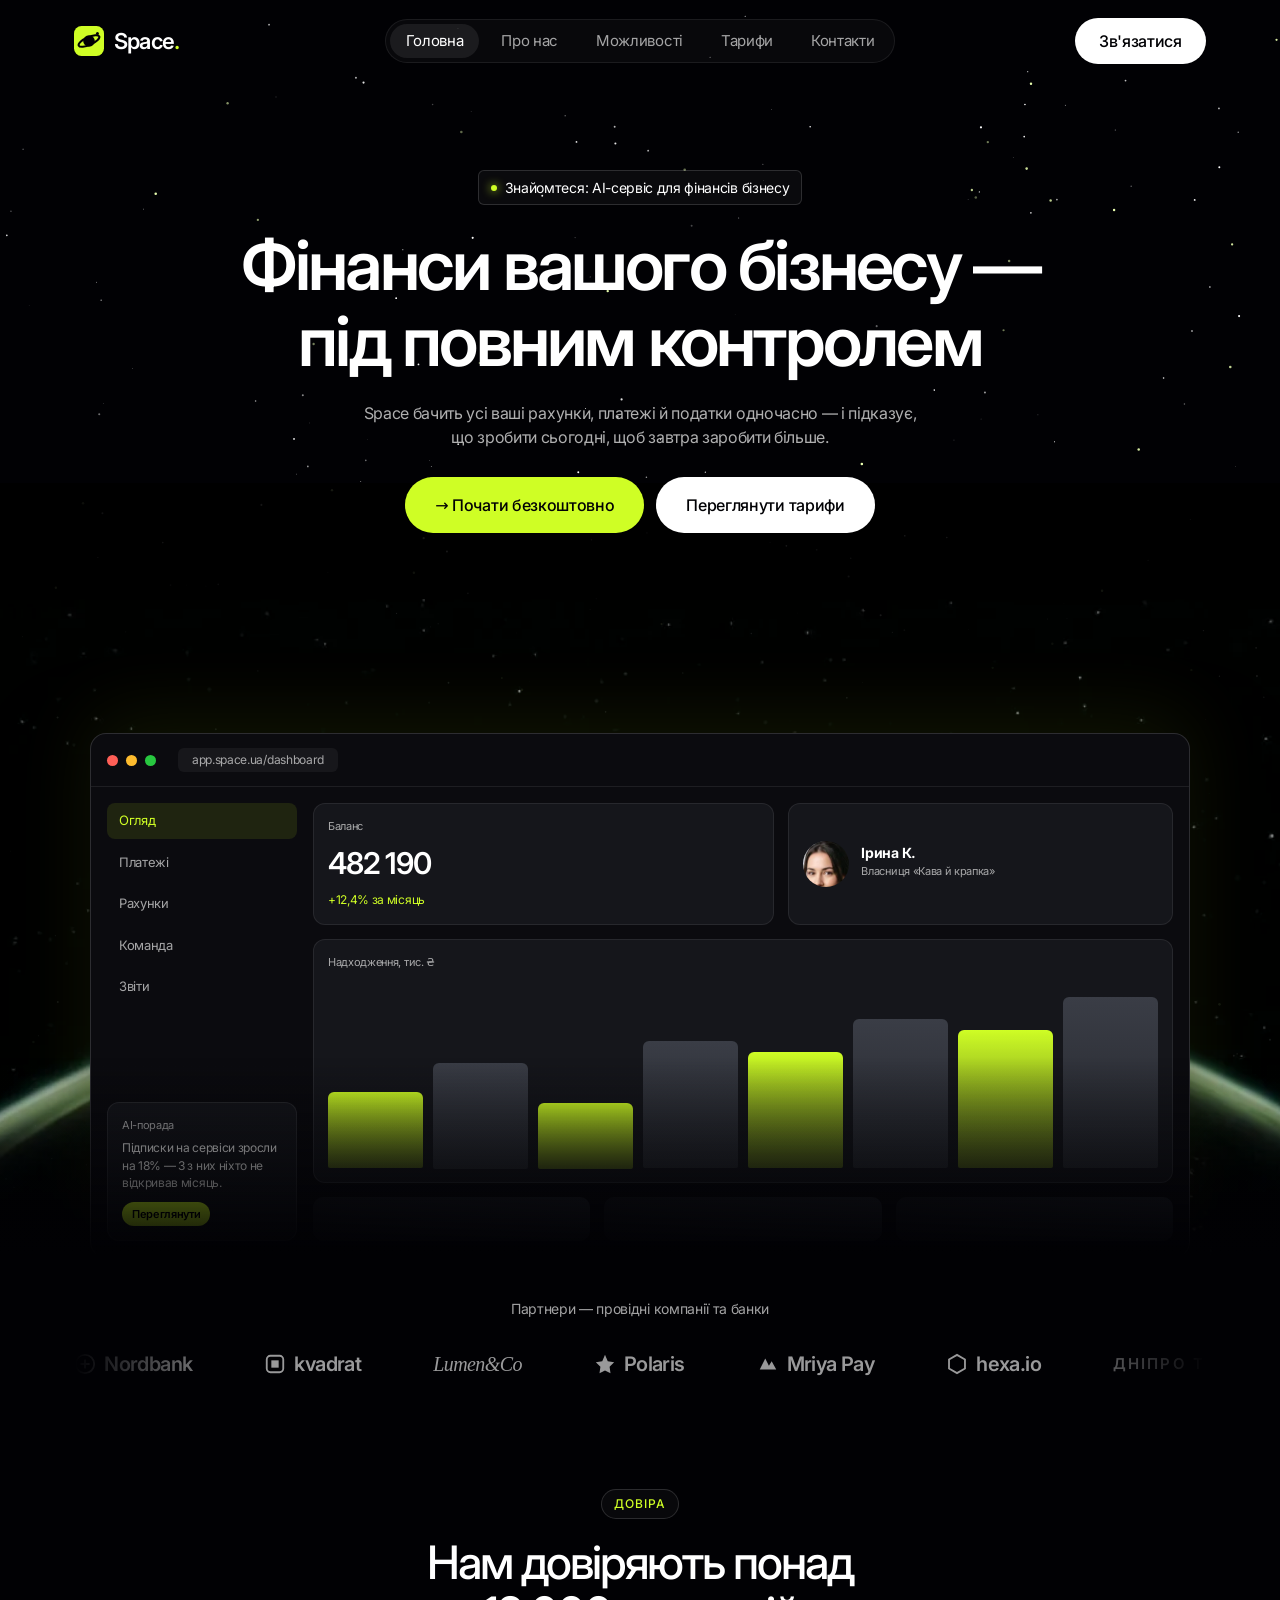
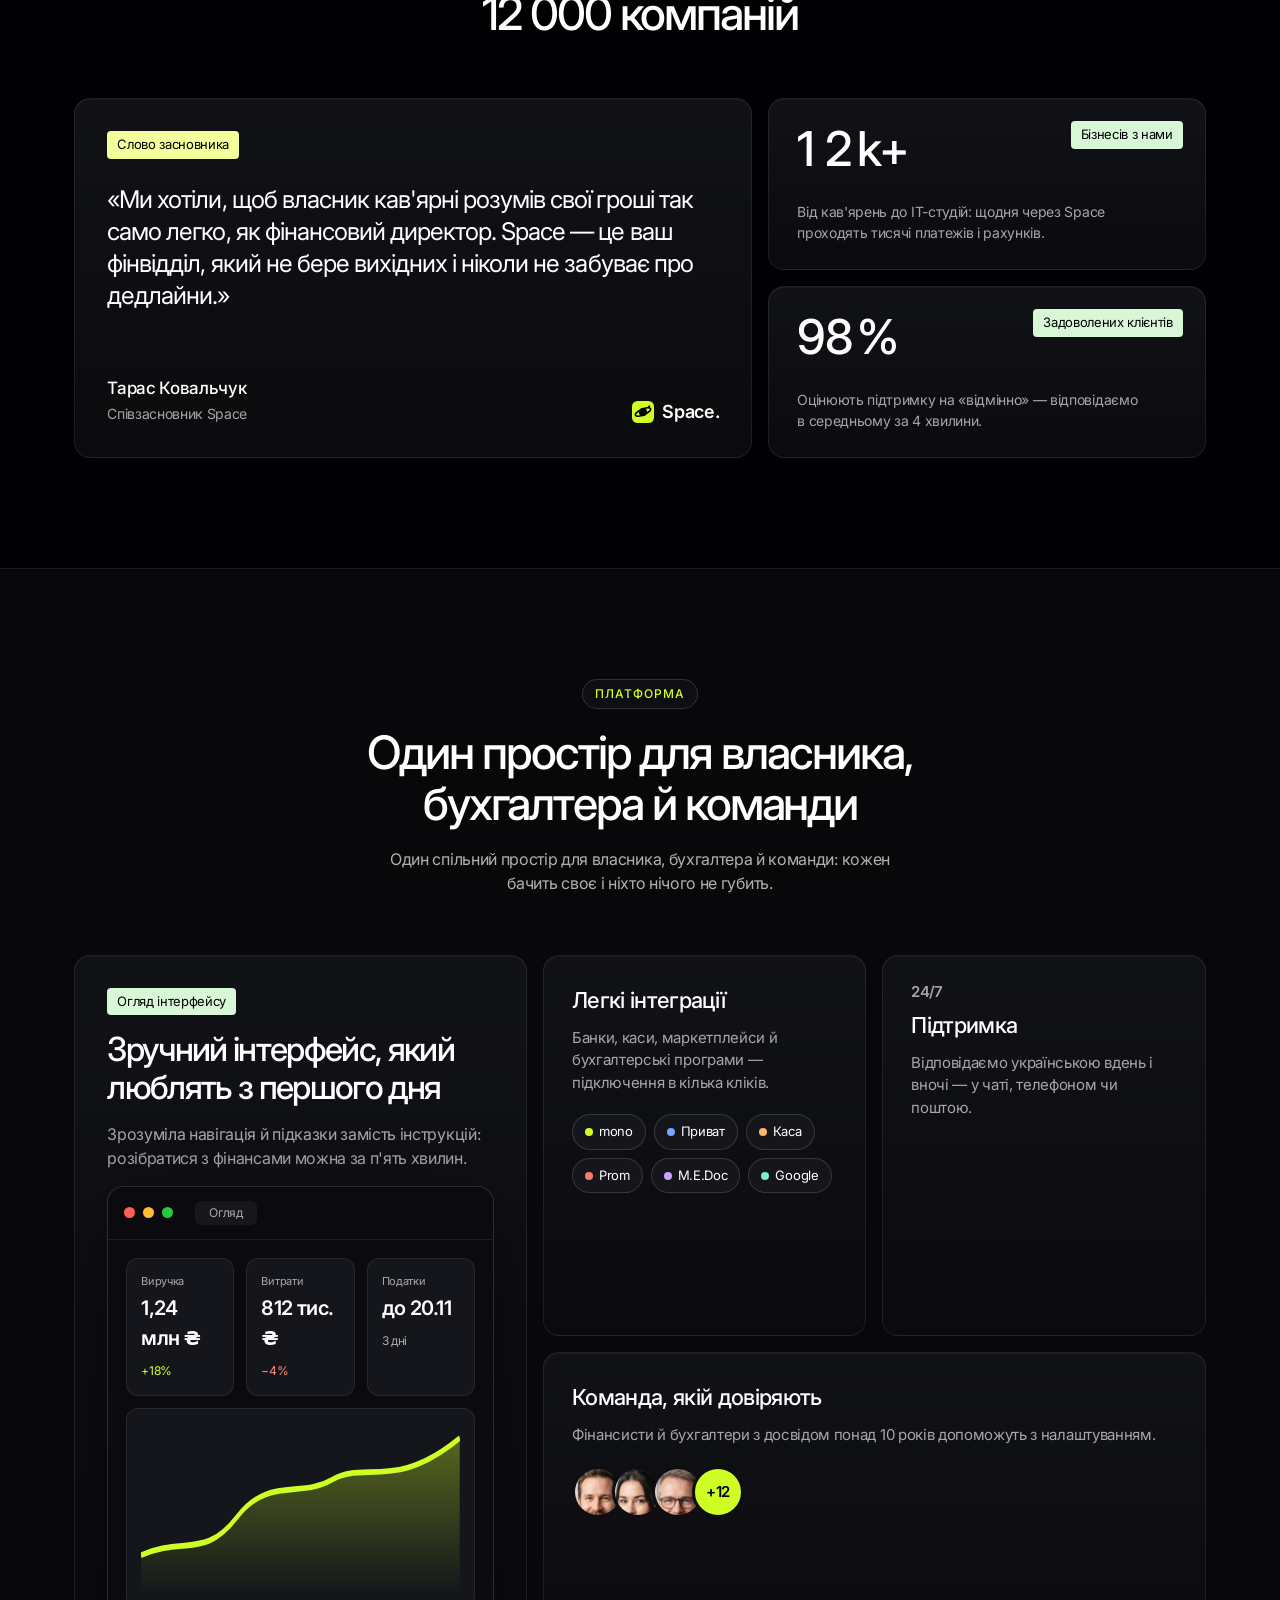
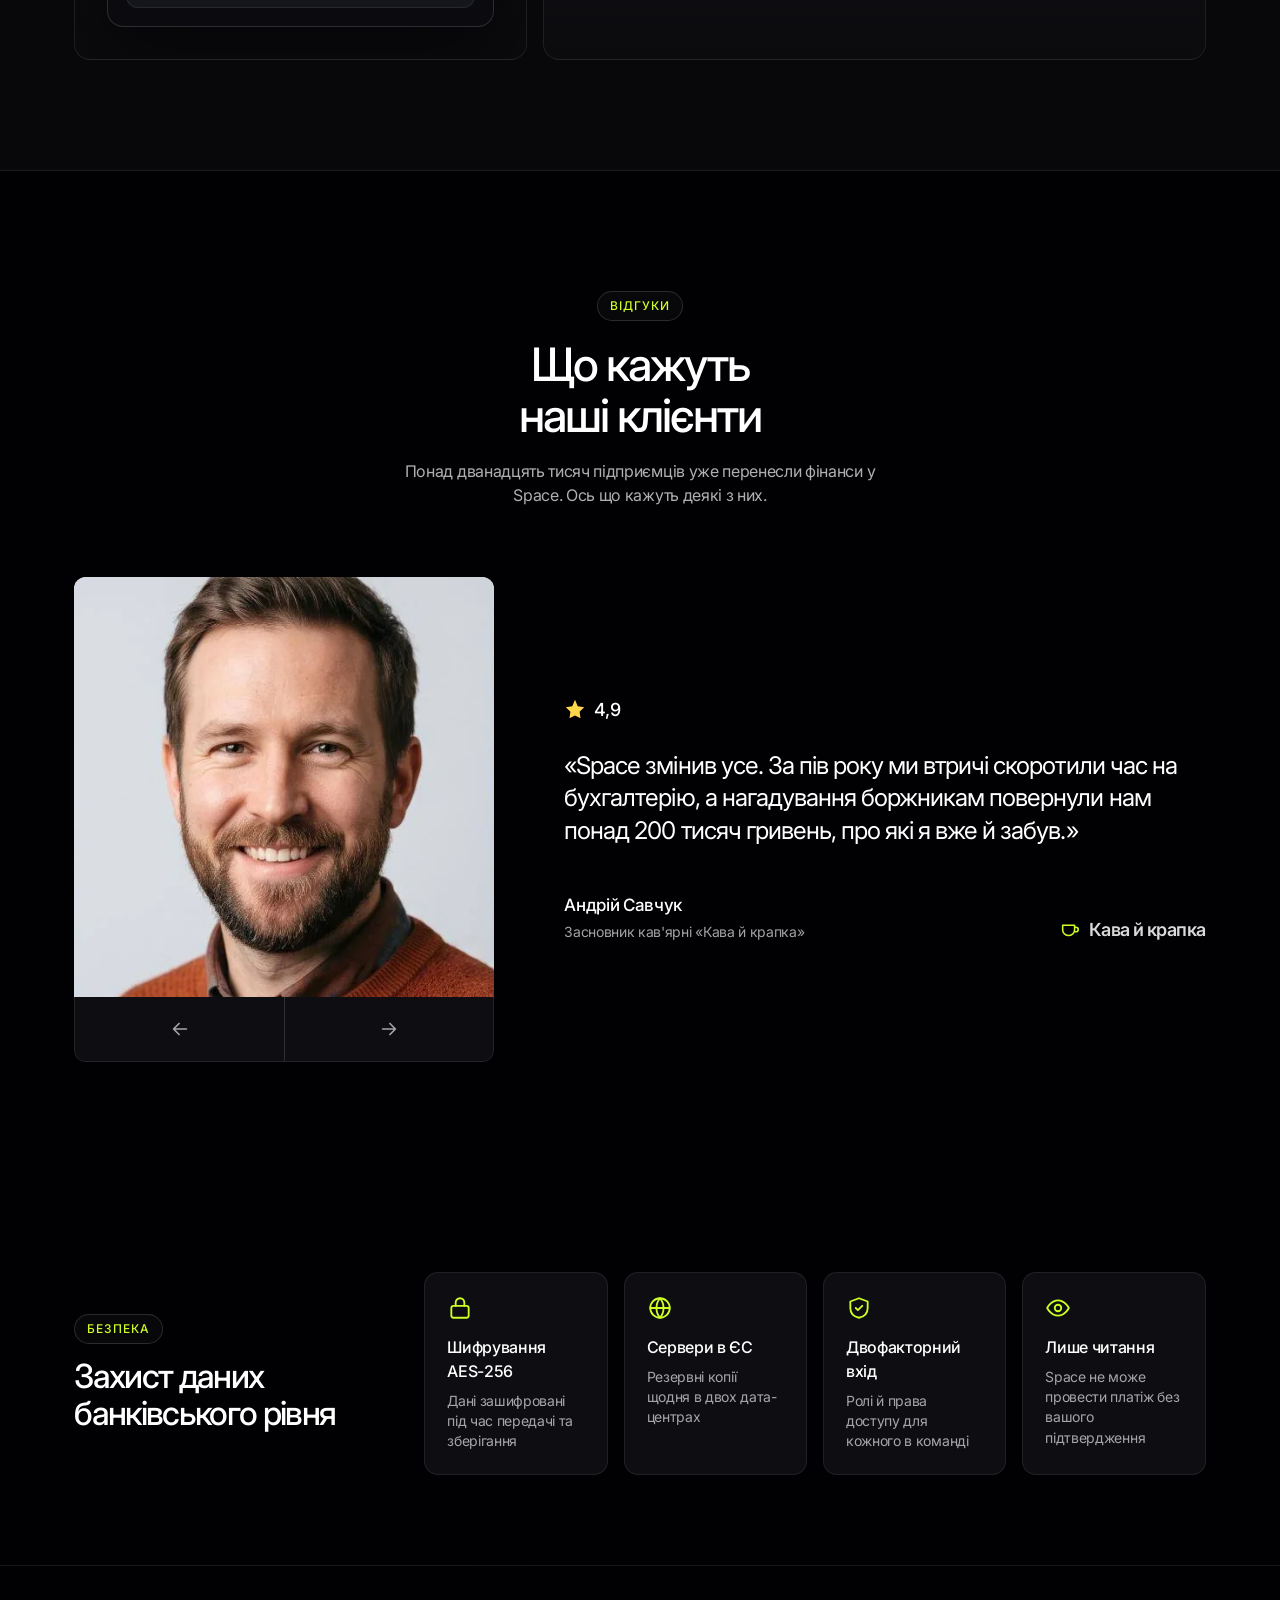
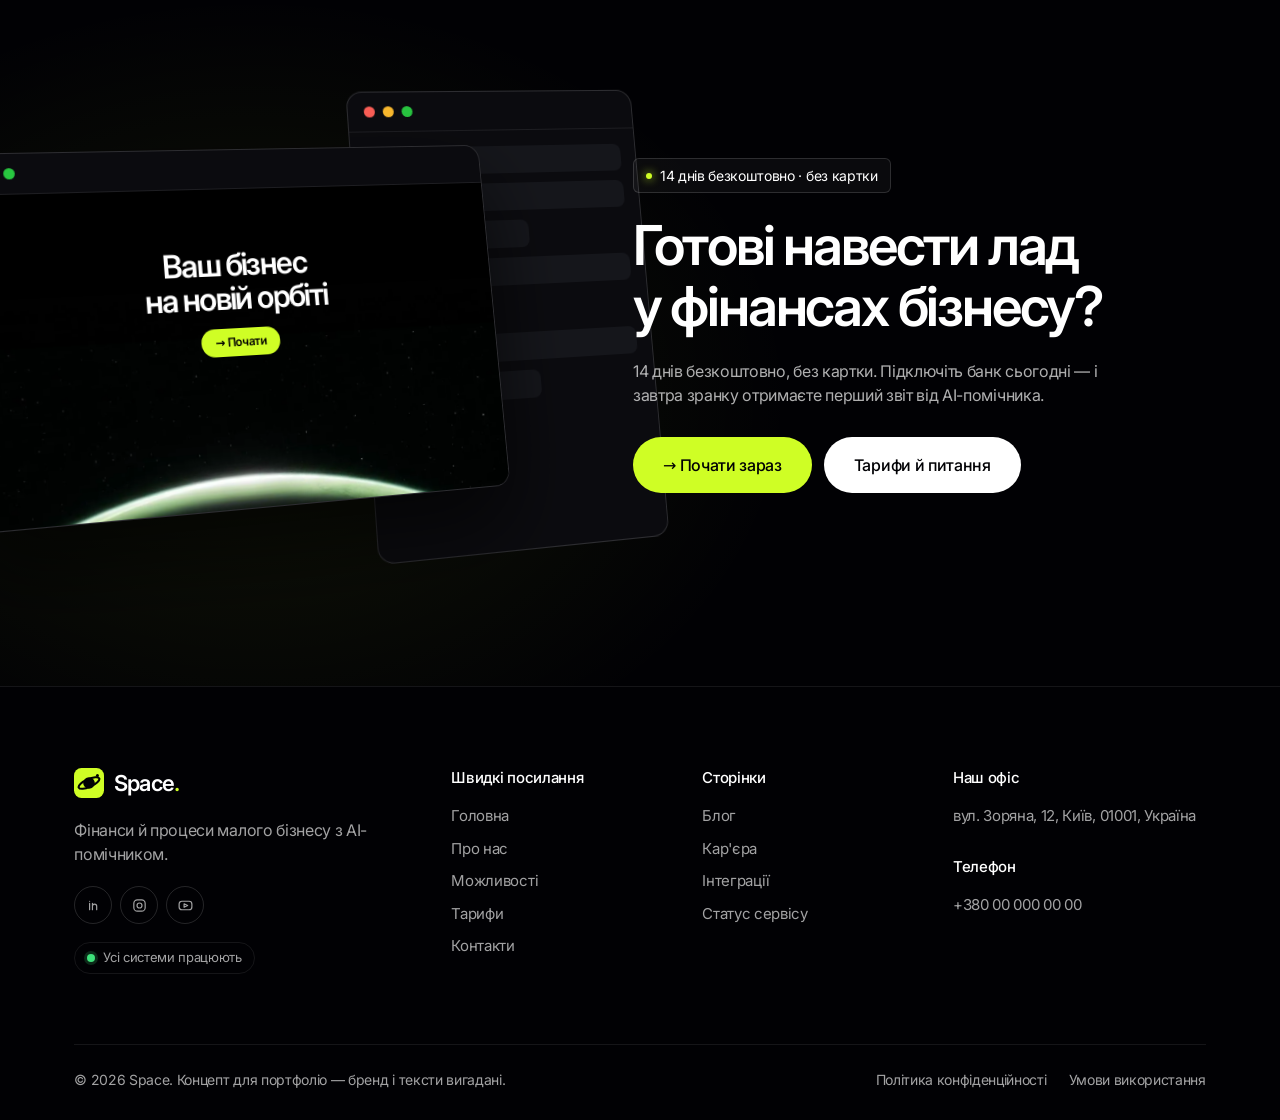
==== commit 4f83d7ba: "Polish Space: section eyebrows, SVG icons, security band, calmer team cards, sharper copy" ====
--- a/index.html
+++ b/index.html
@@ -29,7 +29,7 @@
   <canvas class="stars" data-stars aria-hidden="true"></canvas>
   <div class="hhero__text">
     <p class="pill reveal"><i></i>Знайомтеся: AI-сервіс для фінансів бізнесу</p>
-    <h1 class="h1 h1--xl reveal">Перетворіть велику ідею<br>на потужний бізнес</h1>
+    <h1 class="h1 h1--xl reveal">Фінанси вашого бізнесу —<br>під повним контролем</h1>
     <p class="lead reveal">Space бачить усі ваші рахунки, платежі й податки одночасно — і підказує, що зробити сьогодні, щоб завтра заробити більше.</p>
     <div class="hhero__btns reveal"><button class="btn btn--lime" type="button" data-contact>→ Почати безкоштовно</button><a class="btn btn--white" href="pricing.html">Переглянути тарифи</a></div>
   </div>
@@ -67,7 +67,8 @@
       <span class="lg lg--wide">ДНІПРО&nbsp;ТЕХ</span>
     </div>
   </div>
-  <h2 class="h2 center reveal" style="margin-top:110px">Нам довіряють компанії<br>по всьому світу</h2>
+  <p class="eyebrow reveal" style="margin-top:110px">Довіра</p>
+  <h2 class="h2 center reveal">Нам довіряють понад<br>12&nbsp;000 компаній</h2>
   <div class="trust__grid">
     <article class="card quote reveal">
       <span class="tag tag--yellow">Слово засновника</span>
@@ -87,7 +88,8 @@
   </div>
 </section>
 <section class="bento-sec">
-  <h2 class="h2 center reveal">Створюйте легше,<br>ніж будь-коли.</h2>
+  <p class="eyebrow reveal">Платформа</p>
+  <h2 class="h2 center reveal">Один простір для власника,<br>бухгалтера й команди</h2>
   <p class="lead center reveal">Один спільний простір для власника, бухгалтера й команди: кожен бачить своє і ніхто нічого не губить.</p>
   <div class="bento">
     <article class="card bento__big reveal">
@@ -116,7 +118,8 @@
 </section>
 <!-- ===== reviews ===== -->
 <section class="reviews" id="reviews">
-  <h2 class="h2 center reveal">Відгуки клієнтів<br>їхніми словами</h2>
+  <p class="eyebrow reveal">Відгуки</p>
+  <h2 class="h2 center reveal">Що кажуть<br>наші клієнти</h2>
   <p class="lead center reveal">Понад дванадцять тисяч підприємців уже перенесли фінанси у Space. Ось що кажуть деякі з них.</p>
   <div class="slider reveal" data-slider aria-roledescription="карусель" aria-label="Відгуки">
     <div class="slider__media">
@@ -124,11 +127,20 @@
       <div class="slider__arrows"><button type="button" data-prev aria-label="Попередній відгук"><svg viewBox="0 0 24 24"><path d="M19 12H5m6-6-6 6 6 6"/></svg></button><button type="button" data-next aria-label="Наступний відгук"><svg viewBox="0 0 24 24"><path d="M5 12h14m-6-6 6 6-6 6"/></svg></button></div>
     </div>
     <div class="slider__quotes" aria-live="polite">
-      <figure class="rv is-on"><p class="rv__rate"><svg viewBox="0 0 24 24"><path d="M12 2 15 9l7 1-5 5 1 7-6-3-6 3 1-7-5-5 7-1Z"/></svg>4,9</p><blockquote>«Space змінив усе. За пів року ми втричі скоротили час на бухгалтерію, а нагадування боржникам повернули нам понад 200 тисяч гривень, про які я вже й забув.»</blockquote><figcaption><div><b>Андрій Савчук</b><small>Засновник кав'ярні «Кава й крапка»</small></div><span class="rv__logo">☕ Кава й крапка</span></figcaption></figure>
-      <figure class="rv"><p class="rv__rate"><svg viewBox="0 0 24 24"><path d="M12 2 15 9l7 1-5 5 1 7-6-3-6 3 1-7-5-5 7-1Z"/></svg>5,0</p><blockquote>«Нарешті я бачу, скільки реально заробляє студія, а не лише суму на рахунку. AI-підказки про підписки зекономили нам 9 тисяч на місяць.»</blockquote><figcaption><div><b>Марія Бондар</b><small>Арт-директорка студії «Зерно»</small></div><span class="rv__logo">◆ Зерно</span></figcaption></figure>
-      <figure class="rv"><p class="rv__rate"><svg viewBox="0 0 24 24"><path d="M12 2 15 9l7 1-5 5 1 7-6-3-6 3 1-7-5-5 7-1Z"/></svg>4,8</p><blockquote>«Три ФОПи й ТОВ — раніше це були чотири таблиці й постійний страх пропустити податок. Тепер одна панель і спокійний сон.»</blockquote><figcaption><div><b>Віктор Гнатюк</b><small>Власник мережі СТО «Гвинт»</small></div><span class="rv__logo">⚙ Гвинт</span></figcaption></figure>
+      <figure class="rv is-on"><p class="rv__rate"><svg viewBox="0 0 24 24"><path d="M12 2 15 9l7 1-5 5 1 7-6-3-6 3 1-7-5-5 7-1Z"/></svg>4,9</p><blockquote>«Space змінив усе. За пів року ми втричі скоротили час на бухгалтерію, а нагадування боржникам повернули нам понад 200 тисяч гривень, про які я вже й забув.»</blockquote><figcaption><div><b>Андрій Савчук</b><small>Засновник кав'ярні «Кава й крапка»</small></div><span class="rv__logo"><svg viewBox="0 0 24 24" aria-hidden="true"><path d="M4 8h13v5a6 6 0 0 1-6 6h-1a6 6 0 0 1-6-6V8Zm13 2h1.5a2.5 2.5 0 0 1 0 5H17"/></svg>Кава й крапка</span></figcaption></figure>
+      <figure class="rv"><p class="rv__rate"><svg viewBox="0 0 24 24"><path d="M12 2 15 9l7 1-5 5 1 7-6-3-6 3 1-7-5-5 7-1Z"/></svg>5,0</p><blockquote>«Нарешті я бачу, скільки реально заробляє студія, а не лише суму на рахунку. AI-підказки про підписки зекономили нам 9 тисяч на місяць.»</blockquote><figcaption><div><b>Марія Бондар</b><small>Арт-директорка студії «Зерно»</small></div><span class="rv__logo"><svg viewBox="0 0 24 24" aria-hidden="true"><path d="M12 3c4 3 6 6 6 9a6 6 0 0 1-12 0c0-3 2-6 6-9Zm0 4v12"/></svg>Зерно</span></figcaption></figure>
+      <figure class="rv"><p class="rv__rate"><svg viewBox="0 0 24 24"><path d="M12 2 15 9l7 1-5 5 1 7-6-3-6 3 1-7-5-5 7-1Z"/></svg>4,8</p><blockquote>«Три ФОПи й ТОВ — раніше це були чотири таблиці й постійний страх пропустити податок. Тепер одна панель і спокійний сон.»</blockquote><figcaption><div><b>Віктор Гнатюк</b><small>Власник мережі СТО «Гвинт»</small></div><span class="rv__logo"><svg viewBox="0 0 24 24" aria-hidden="true"><path d="M12 3 20 7.5v9L12 21l-8-4.5v-9L12 3Z"/><circle cx="12" cy="12" r="3"/></svg>Гвинт</span></figcaption></figure>
     </div>
   </div>
+</section>
+<section class="sec-band">
+  <div class="sec-band__head"><p class="eyebrow">Безпека</p><h2 class="h3">Захист даних банківського рівня</h2></div>
+  <ul class="sec-band__list">
+    <li><svg viewBox="0 0 24 24" aria-hidden="true"><rect x="4" y="10" width="16" height="11" rx="2"/><path d="M8 10V7a4 4 0 0 1 8 0v3"/></svg><b>Шифрування AES-256</b><span>Дані зашифровані під час передачі та зберігання</span></li>
+    <li><svg viewBox="0 0 24 24" aria-hidden="true"><circle cx="12" cy="12" r="9"/><path d="M3 12h18M12 3a14 14 0 0 1 0 18M12 3a14 14 0 0 0 0 18"/></svg><b>Сервери в ЄС</b><span>Резервні копії щодня в двох дата-центрах</span></li>
+    <li><svg viewBox="0 0 24 24" aria-hidden="true"><path d="M12 3 4 6v6c0 5 3.4 8 8 9 4.6-1 8-4 8-9V6l-8-3Z"/><path d="m9 12 2 2 4-4"/></svg><b>Двофакторний вхід</b><span>Ролі й права доступу для кожного в команді</span></li>
+    <li><svg viewBox="0 0 24 24" aria-hidden="true"><path d="M2 12s3.6-7 10-7 10 7 10 7-3.6 7-10 7S2 12 2 12Z"/><circle cx="12" cy="12" r="3"/></svg><b>Лише читання</b><span>Space не може провести платіж без вашого підтвердження</span></li>
+  </ul>
 </section>
 <!-- ===== cta ===== -->
 <section class="cta">
@@ -137,8 +149,8 @@
     <div class="win win--tilt2"><div class="win__bar"><i></i><i></i><i></i></div><div class="cta__panel"><span></span><span></span><span class="w60"></span><span></span><span class="w40"></span><span></span><span class="w60"></span></div></div>
   </div>
   <div class="cta__text">
-    <p class="pill"><i></i>Знайомтеся: сервіс керування фінансами</p>
-    <h2 class="h1 reveal">Перетворіть велику ідею на потужний бізнес</h2>
+    <p class="pill"><i></i>14 днів безкоштовно · без картки</p>
+    <h2 class="h1 reveal">Готові навести лад у&nbsp;фінансах бізнесу?</h2>
     <p class="lead reveal">14 днів безкоштовно, без картки. Підключіть банк сьогодні — і завтра зранку отримаєте перший звіт від AI-помічника.</p>
     <div class="cta__btns reveal"><button class="btn btn--lime" type="button" data-contact>→ Почати зараз</button><a class="btn btn--white" href="#faq">Тарифи й питання</a></div>
   </div>
@@ -147,7 +159,7 @@
 
 <footer class="foot">
   <div class="foot__top">
-    <div class="foot__brand"><a class="logo" href="index.html" aria-label="Space — на головну"><svg class="logo__mark" viewBox="0 0 32 32" aria-hidden="true"><rect width="32" height="32" rx="8" fill="#CFFE25"/><circle cx="16" cy="16" r="6.2" fill="#010104"/><ellipse cx="16" cy="16" rx="12" ry="4.2" fill="none" stroke="#010104" stroke-width="2.2" transform="rotate(-24 16 16)"/><circle cx="25" cy="8" r="1.6" fill="#010104"/></svg><span>Space<i>.</i></span></a><p>Ваш фінансовий процес з AI.</p></div>
+    <div class="foot__brand"><a class="logo" href="index.html" aria-label="Space — на головну"><svg class="logo__mark" viewBox="0 0 32 32" aria-hidden="true"><rect width="32" height="32" rx="8" fill="#CFFE25"/><circle cx="16" cy="16" r="6.2" fill="#010104"/><ellipse cx="16" cy="16" rx="12" ry="4.2" fill="none" stroke="#010104" stroke-width="2.2" transform="rotate(-24 16 16)"/><circle cx="25" cy="8" r="1.6" fill="#010104"/></svg><span>Space<i>.</i></span></a><p>Фінанси й процеси малого бізнесу з AI-помічником.</p><div class="foot__social"><a href="#" data-soon aria-label="LinkedIn"><svg viewBox="0 0 24 24"><path d="M6.5 9v9M6.5 6v.01M10.5 18v-5a3 3 0 0 1 6 0v5M10.5 9v9"/></svg></a><a href="#" data-soon aria-label="Instagram"><svg viewBox="0 0 24 24"><rect x="4" y="4" width="16" height="16" rx="5"/><circle cx="12" cy="12" r="3.5"/></svg></a><a href="#" data-soon aria-label="YouTube"><svg viewBox="0 0 24 24"><rect x="3" y="6" width="18" height="12" rx="4"/><path d="m10 9.5 5 2.5-5 2.5Z"/></svg></a></div><p class="foot__status"><i></i>Усі системи працюють</p></div>
     <nav class="foot__col" aria-label="Швидкі посилання"><p>Швидкі посилання</p><a href="index.html">Головна</a><a href="about.html">Про нас</a><a href="features.html">Можливості</a><a href="pricing.html">Тарифи</a><a href="contact.html">Контакти</a></nav>
     <nav class="foot__col" aria-label="Інші сторінки"><p>Сторінки</p><a href="#" data-soon>Блог</a><a href="#" data-soon>Кар'єра</a><a href="#" data-soon>Інтеграції</a><a href="#" data-soon>Статус сервісу</a></nav>
     <div class="foot__col"><p>Наш офіс</p><span>вул. Зоряна, 12, Київ, 01001, Україна</span><p class="foot__h2">Телефон</p><a href="tel:+380000000000">+380 00 000 00 00</a></div>
--- a/css/style.css
+++ b/css/style.css
@@ -570,3 +570,50 @@
   .cform { padding: 24px 20px; }
   .hhero__planet { width: 260%; top: -40px; }
 }
+
+/* ===================== professional polish ===================== */
+.h2 { letter-spacing: -.045em; }
+.eyebrow { display: block; width: fit-content; margin: 0 auto 18px; padding: 5px 12px; border: 1px solid var(--line-2); border-radius: 50px; background: rgba(255, 255, 255, .03); color: var(--lime); font-size: 12px; font-weight: 500; letter-spacing: .08em; text-transform: uppercase; }
+.lead { color: rgba(224, 224, 224, .78); }
+.card { box-shadow: inset 0 1px 0 rgba(255, 255, 255, .04); }
+.value__ico svg, .sec-band svg, .rv__logo svg, .person__in svg, .foot__social svg { fill: none; stroke: currentColor; stroke-width: 1.7; stroke-linecap: round; stroke-linejoin: round; }
+.value__ico svg { width: 22px; height: 22px; }
+.rv__logo { display: inline-flex; align-items: center; gap: 8px; color: rgba(255, 255, 255, .85); }
+.rv__logo svg { width: 22px; height: 22px; color: var(--lime); }
+
+/* security band */
+.sec-band { max-width: calc(var(--max) + var(--pad) * 2); margin: 0 auto; padding: 90px var(--pad); display: grid; grid-template-columns: minmax(0, 300px) 1fr; gap: 50px; align-items: center; }
+.sec-band__head .eyebrow { margin: 0 0 14px; }
+.sec-band__list { display: grid; grid-template-columns: repeat(4, 1fr); gap: 16px; }
+.sec-band__list li { display: flex; flex-direction: column; gap: 8px; padding: 22px; border: 1px solid var(--line); border-radius: 14px; background: var(--card); }
+.sec-band__list svg { width: 26px; height: 26px; color: var(--lime); margin-bottom: 6px; }
+.sec-band__list b { font-weight: 500; font-size: 16px; }
+.sec-band__list span { color: var(--muted); font-size: 14px; line-height: 1.45; }
+
+/* team: calm monochrome monograms */
+.team-grid { grid-template-columns: repeat(2, 1fr); max-width: 980px; gap: 12px; }
+.person { flex-direction: row; align-items: center; text-align: left; gap: 16px; padding: 16px 18px; }
+.person div { flex: 1; min-width: 0; }
+.person__av { flex: none; width: 52px; height: 52px; margin: 0; background: linear-gradient(145deg, #1d1f25, #121317); border: 1px solid var(--line-2); color: var(--lime); font-size: 16px; letter-spacing: .02em; }
+.person h3 { font-size: 16px; }
+.person p { font-size: 14px; }
+.person__in { flex: none; width: 36px; height: 36px; display: grid; place-items: center; border: 1px solid var(--line-2); border-radius: 50%; color: var(--muted); transition: color .2s, border-color .2s; }
+.person__in:hover { color: var(--lime); border-color: var(--lime); }
+.person__in svg { width: 16px; height: 16px; }
+
+/* footer */
+.foot__social { display: flex; gap: 8px; margin-top: 20px; }
+.foot__social a { width: 38px; height: 38px; display: grid; place-items: center; border: 1px solid var(--line-2); border-radius: 50%; color: var(--muted); transition: color .2s, border-color .2s; }
+.foot__social a:hover { color: var(--lime); border-color: var(--lime); }
+.foot__social svg { width: 17px; height: 17px; }
+.foot__status { display: inline-flex; align-items: center; gap: 8px; margin-top: 18px !important; padding: 5px 12px; border: 1px solid var(--line); border-radius: 50px; font-size: 13px; }
+.foot__status i { width: 8px; height: 8px; border-radius: 50%; background: #3ee07a; box-shadow: 0 0 0 3px rgba(62, 224, 122, .18); }
+
+@media (max-width: 1100px) {
+  .sec-band { grid-template-columns: 1fr; gap: 30px; }
+  .sec-band__list { grid-template-columns: 1fr 1fr; }
+}
+@media (max-width: 560px) {
+  .sec-band__list, .team-grid { grid-template-columns: 1fr; }
+  .sec-band { padding-top: 70px; padding-bottom: 70px; }
+}
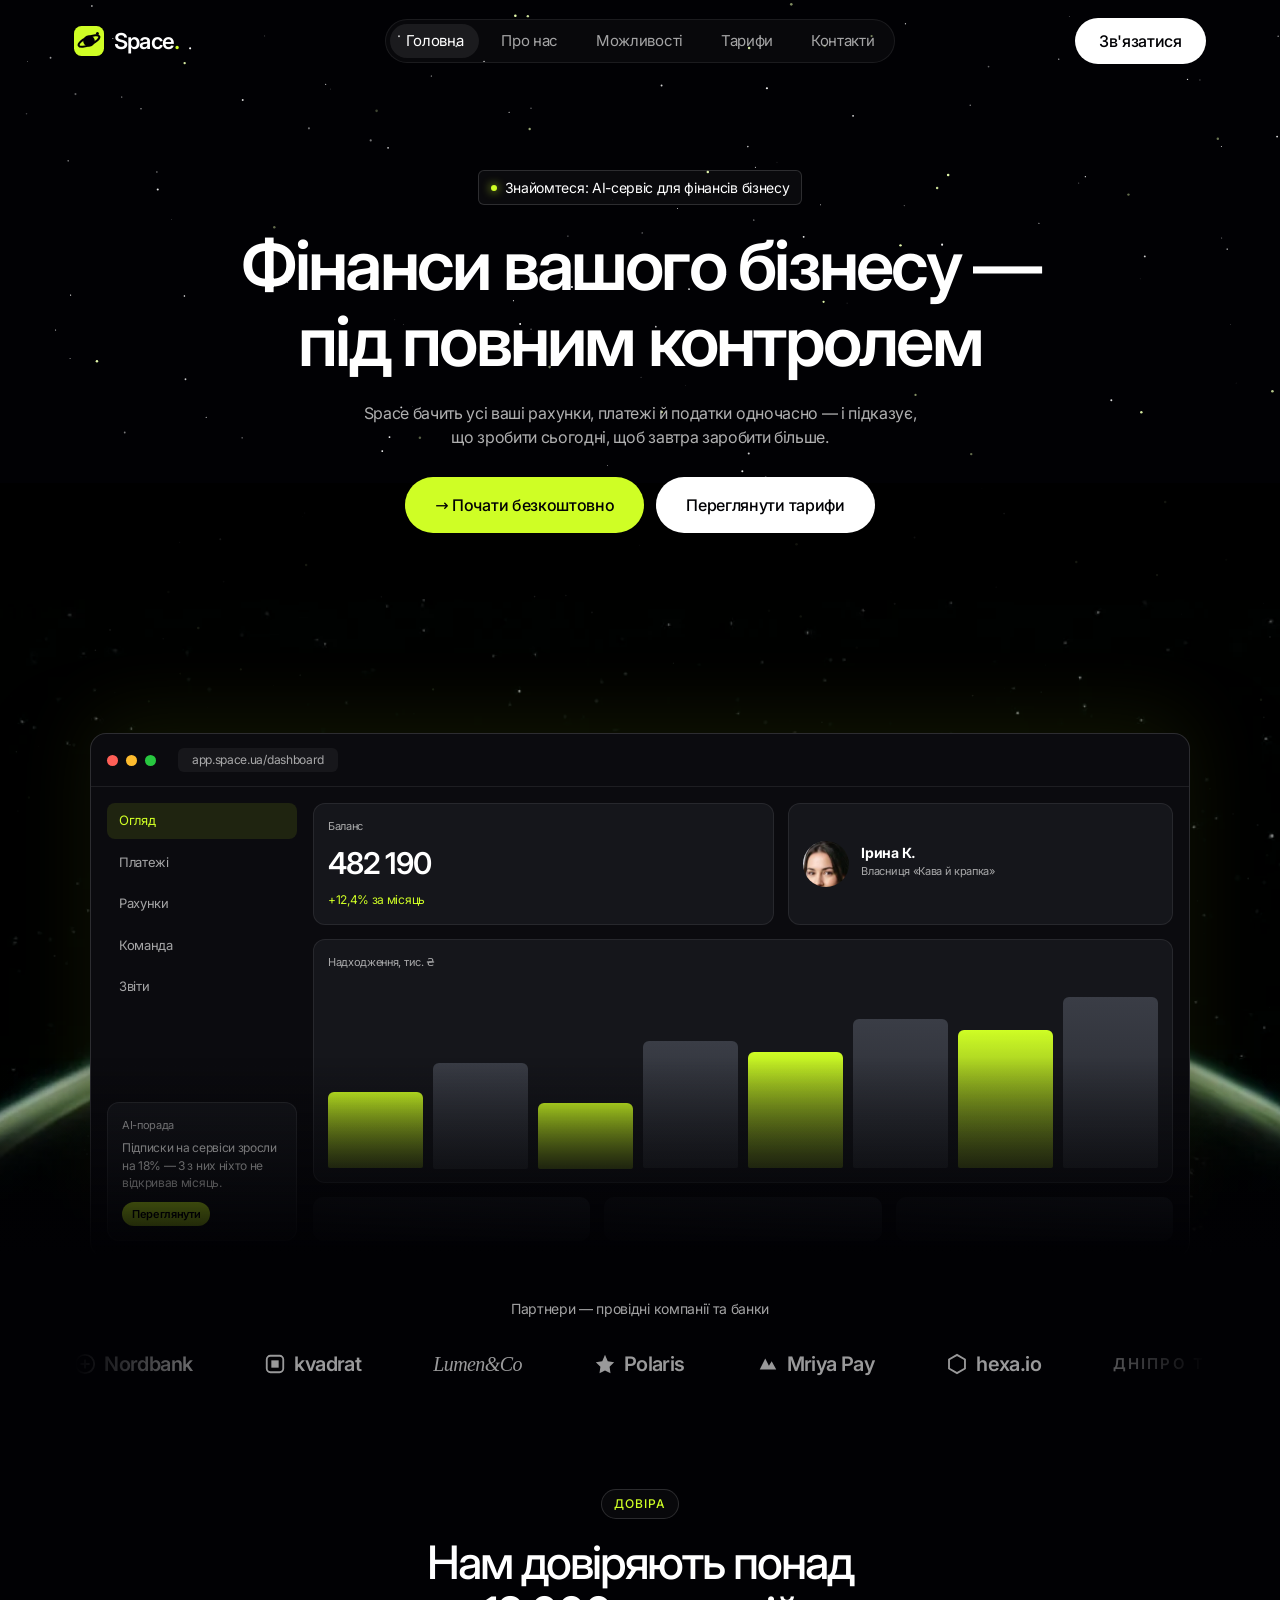
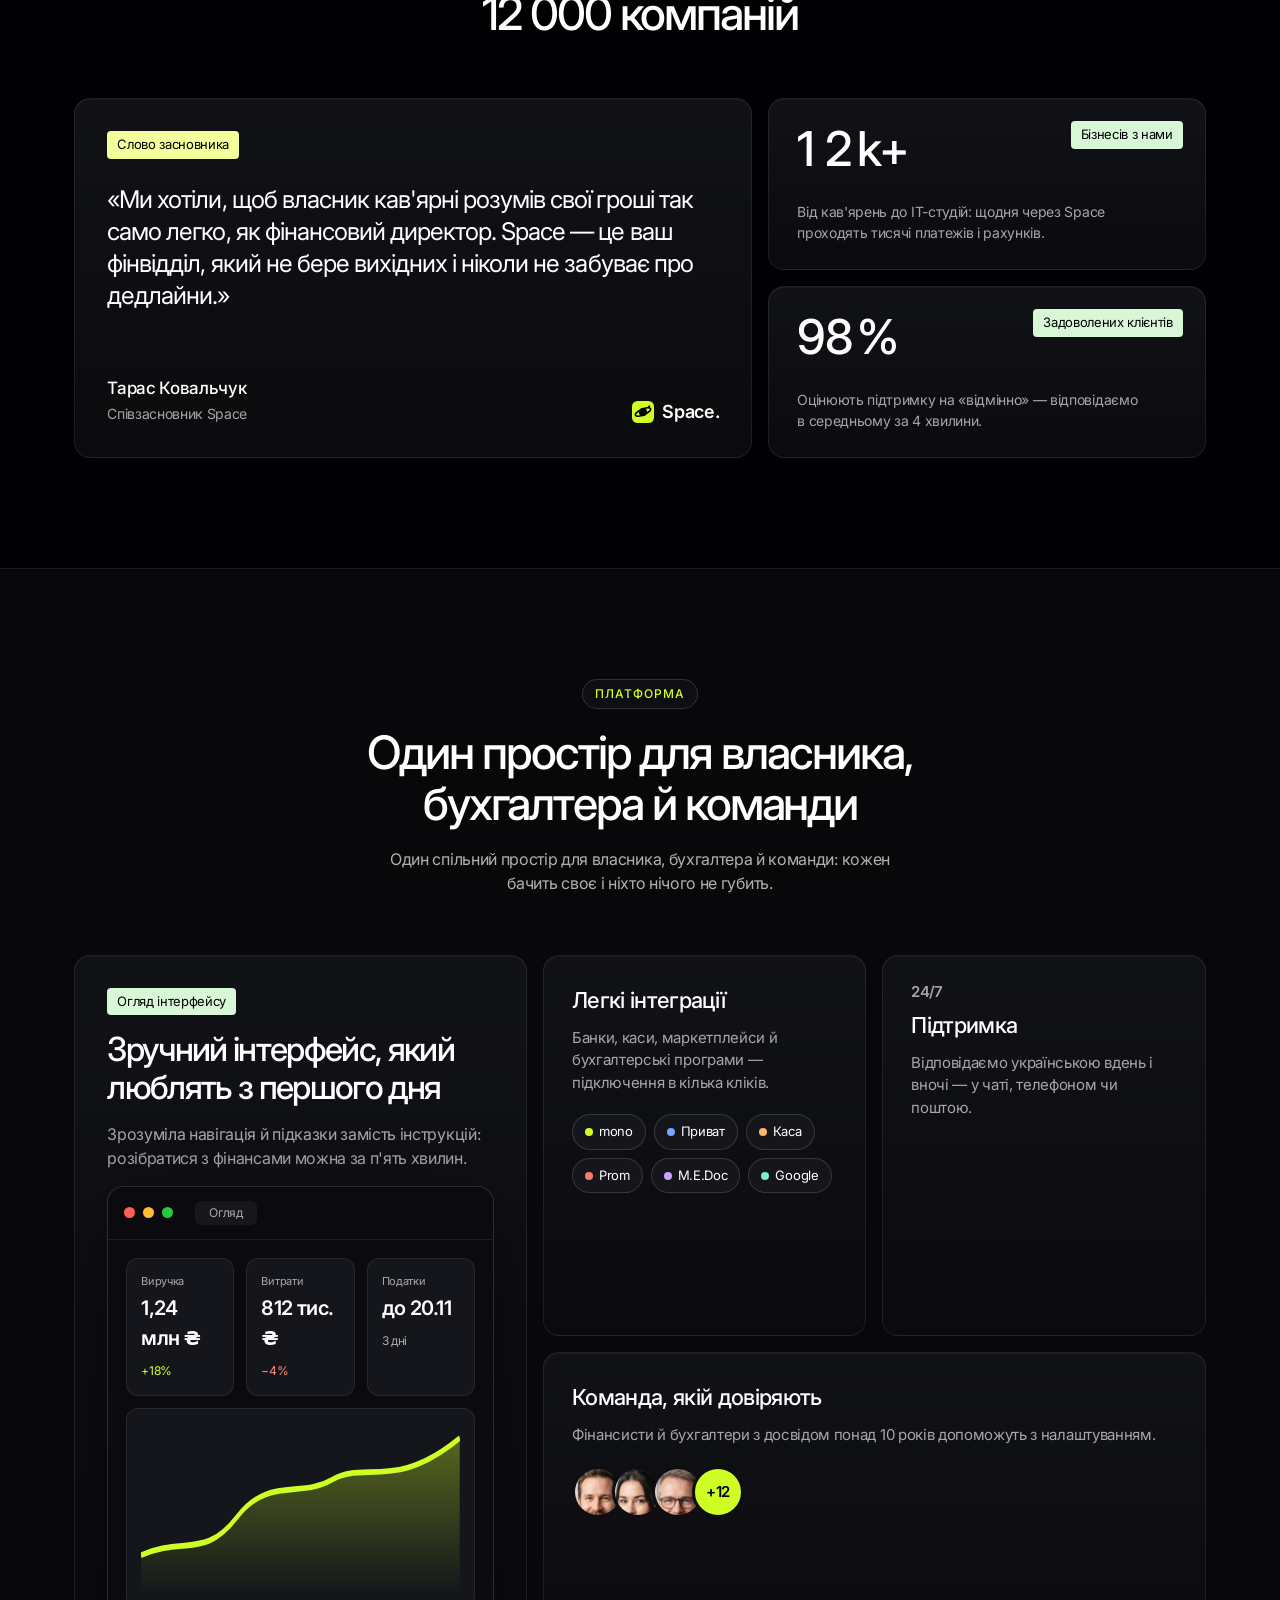
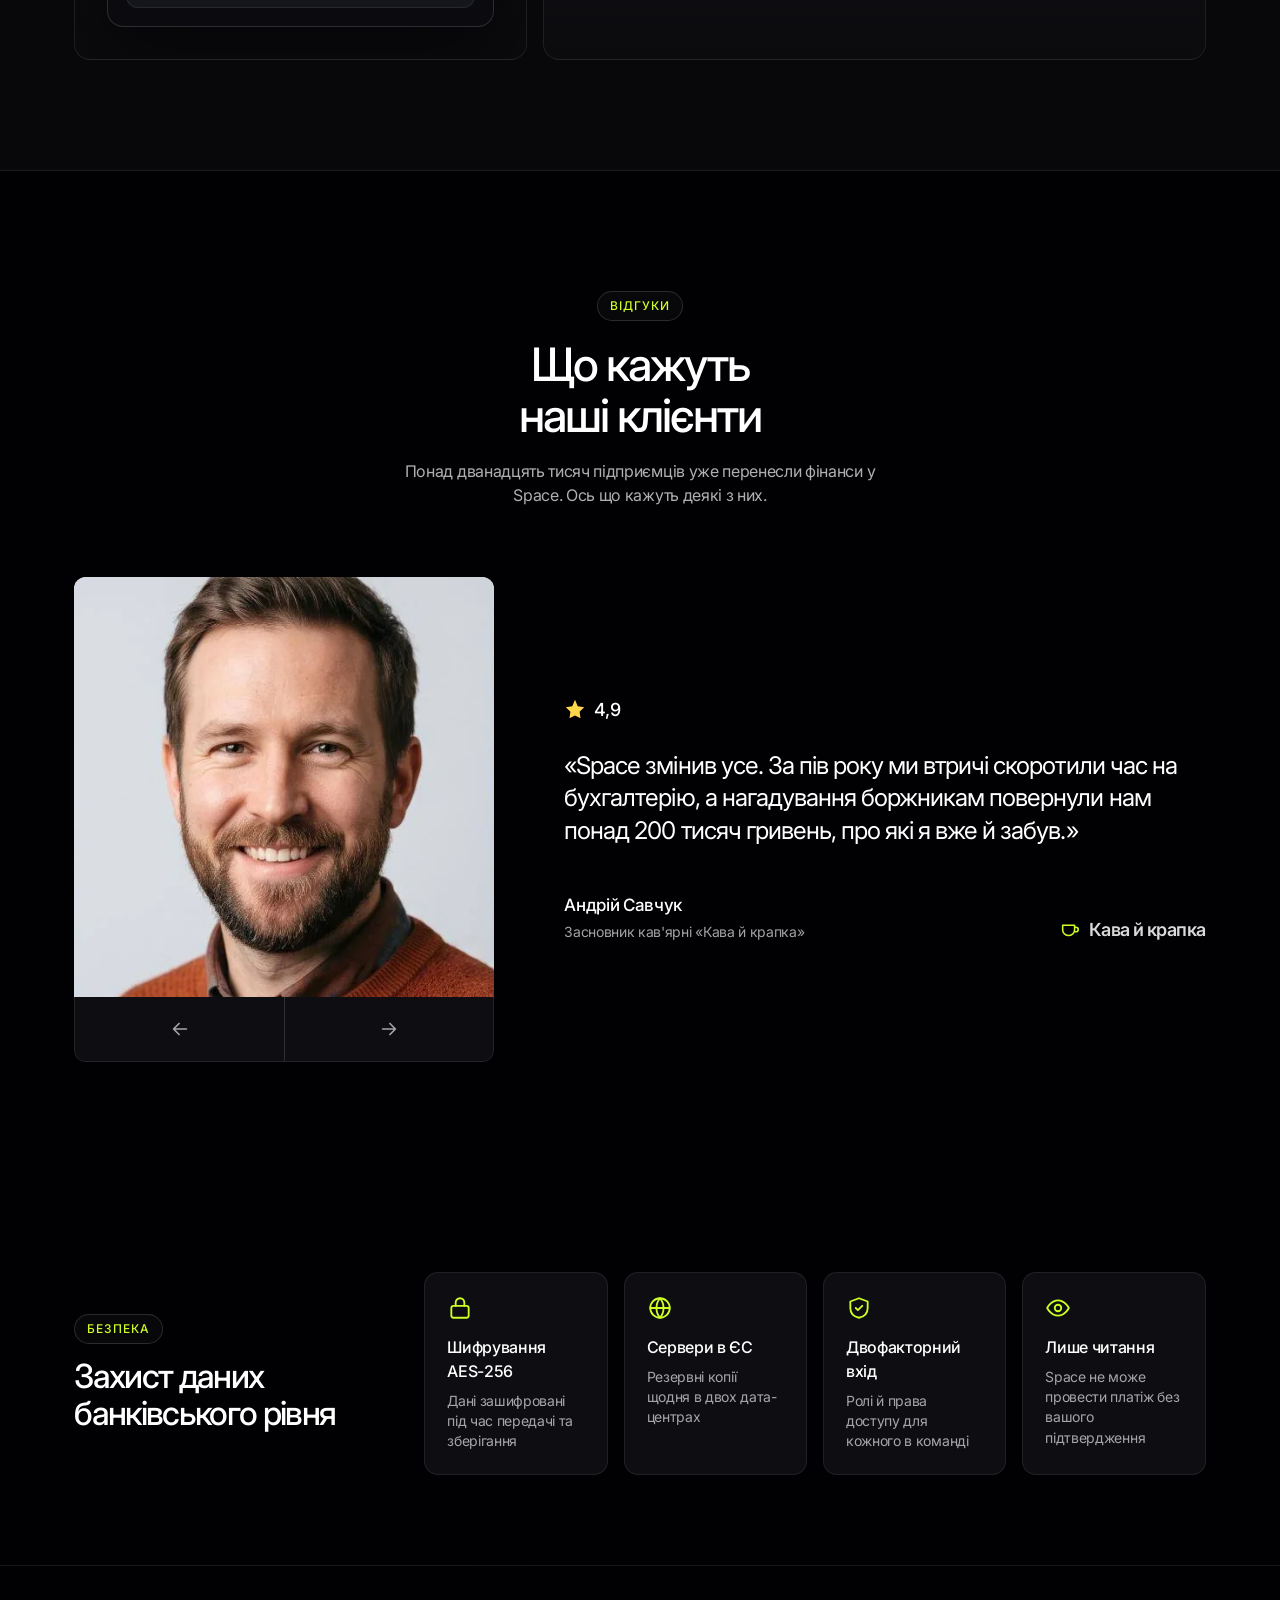
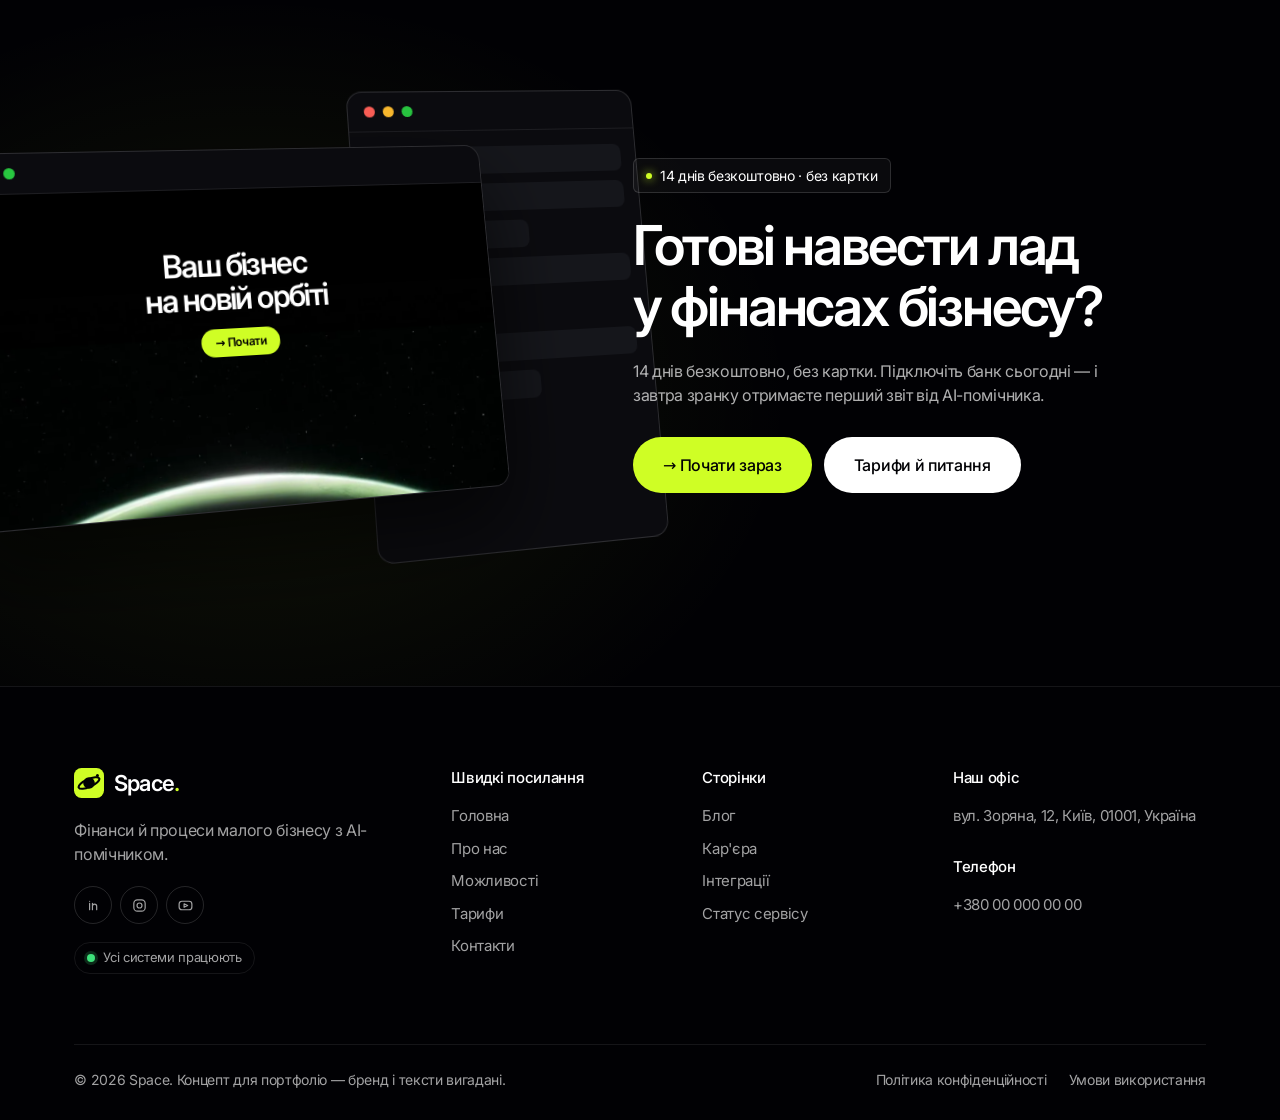
==== commit 052b84de: "Make it clear that orders and bookings are demo only Visible notice next to every order, booking, pa" ====
--- a/index.html
+++ b/index.html
@@ -178,6 +178,7 @@
       <label>Розмір команди<select name="size"><option value="">Оберіть…</option><option>Лише я</option><option>2–10 людей</option><option>11–50 людей</option><option>50+ людей</option></select></label>
       <label>Що хочете автоматизувати?<textarea name="msg" rows="3" placeholder="Наприклад: рахунки клієнтам і податки ФОП"></textarea></label>
       <p class="form__err" data-err role="alert"></p>
+      <p class="demo-note" role="note"><b>Це демо-сайт.</b> Зроблено для портфоліо: акаунт не створюється, підписка не оформлюється, гроші не списуються й листів не буде.</p>
       <button class="btn btn--lime btn--wide" type="submit">→ Отримати доступ</button>
     </form>
     <div class="done" data-done hidden><span class="done__ok">✓</span><h3 class="h3">Заявку прийнято!</h3><p data-done-text></p><button class="btn btn--white" type="button" data-close>Чудово</button></div>
--- a/css/style.css
+++ b/css/style.css
@@ -617,3 +617,8 @@
   .sec-band__list, .team-grid { grid-template-columns: 1fr; }
   .sec-band { padding-top: 70px; padding-bottom: 70px; }
 }
+
+/* demo notice — this is a portfolio concept, nothing is really ordered */
+.demo-note { position: relative; margin: 4px 0 12px; padding: 12px 14px 12px 40px; border-radius: 12px; background: #FFF4D6; color: #4A3A00; font-size: 13px; line-height: 1.45; text-align: left; box-shadow: inset 3px 0 0 #E0A100; }
+.demo-note::before { content: "!"; position: absolute; left: 12px; top: 12px; width: 18px; height: 18px; border-radius: 50%; background: #E0A100; color: #fff; font-size: 12px; font-weight: 700; line-height: 18px; text-align: center; }
+.demo-note b { font-weight: 700; }
